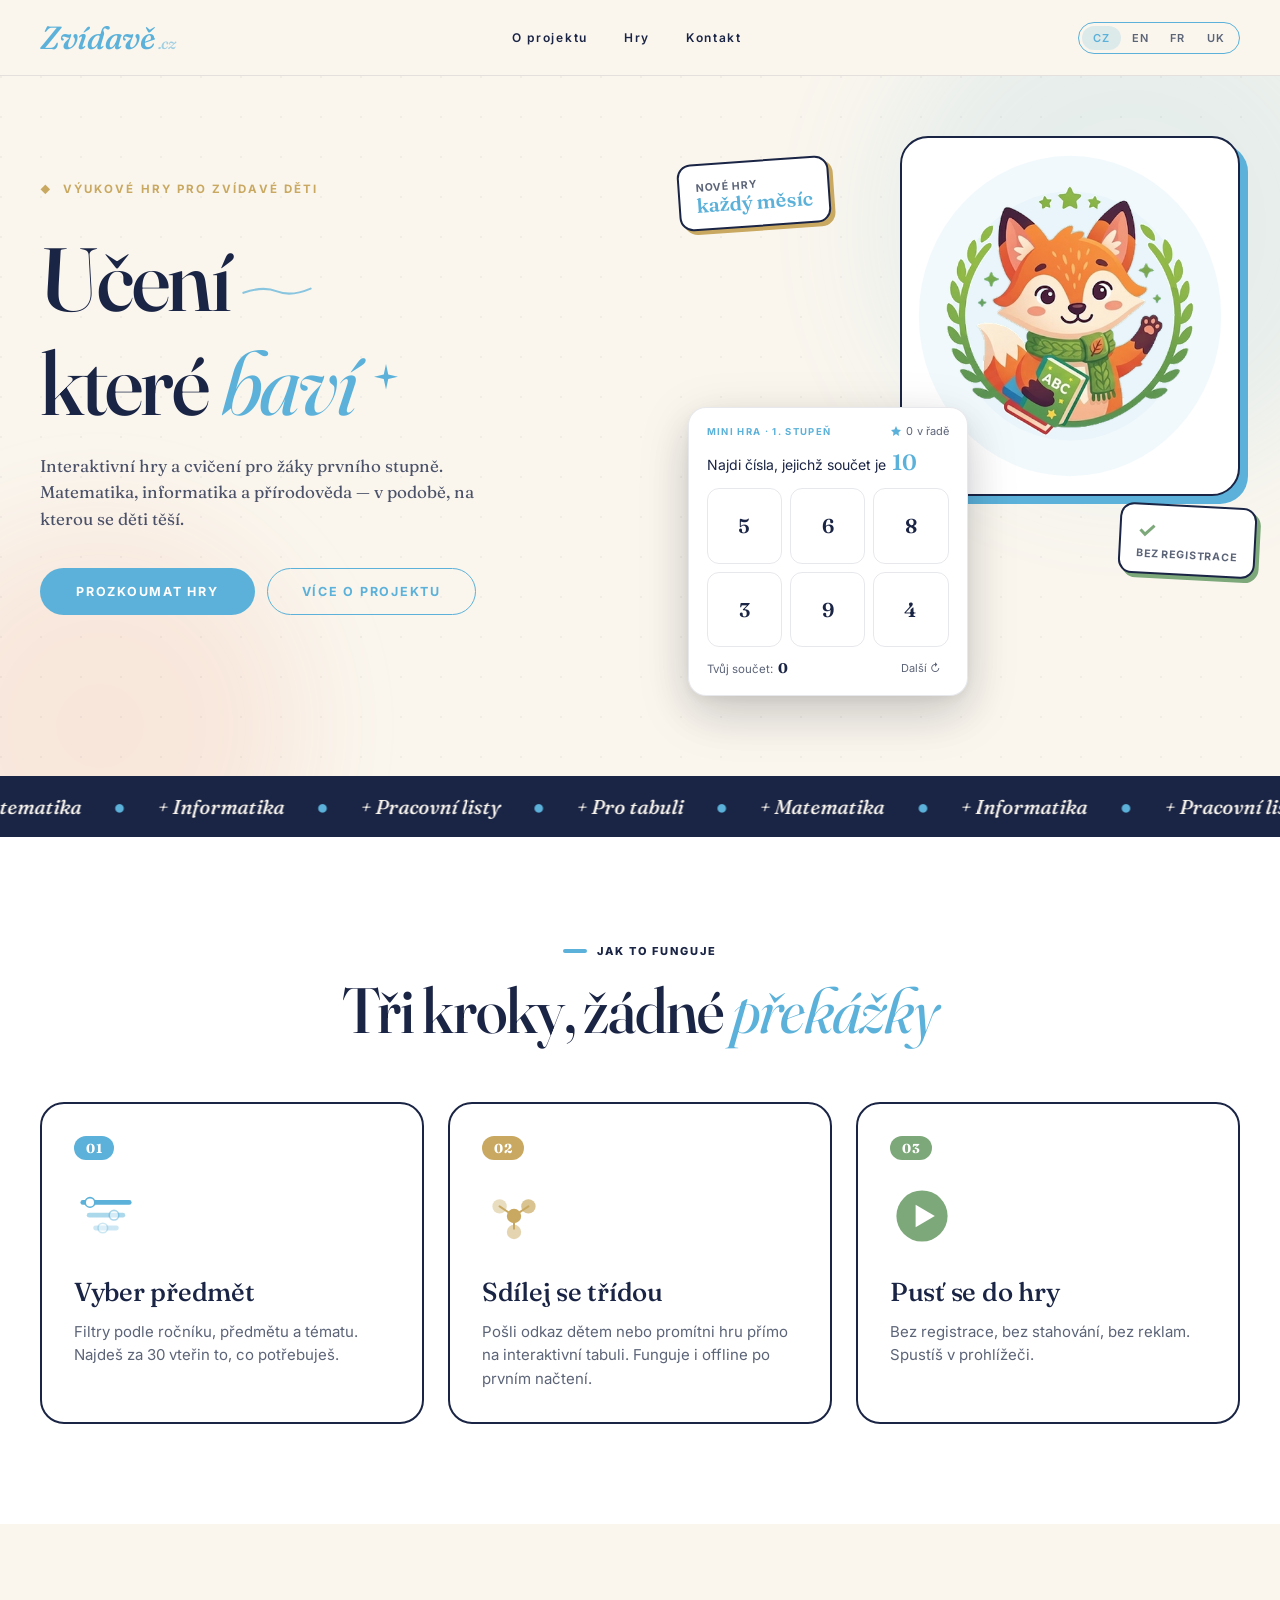
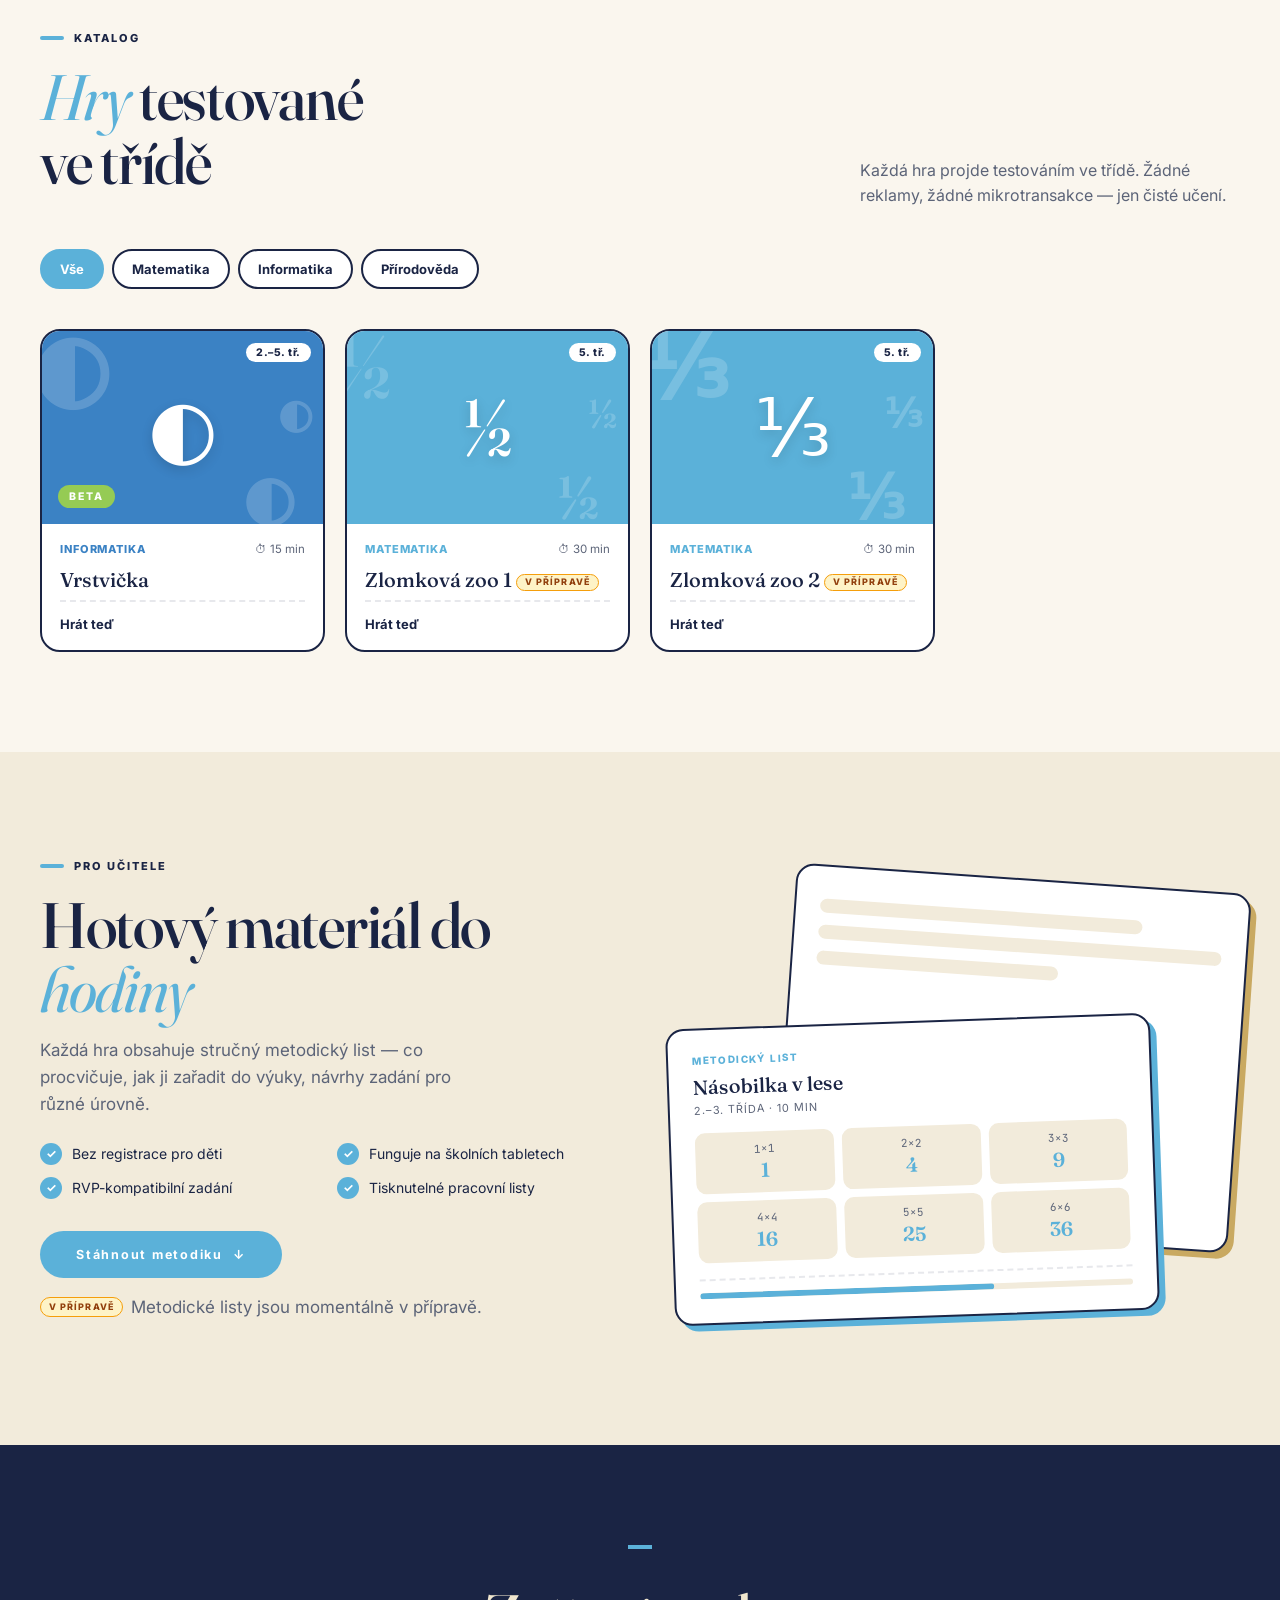
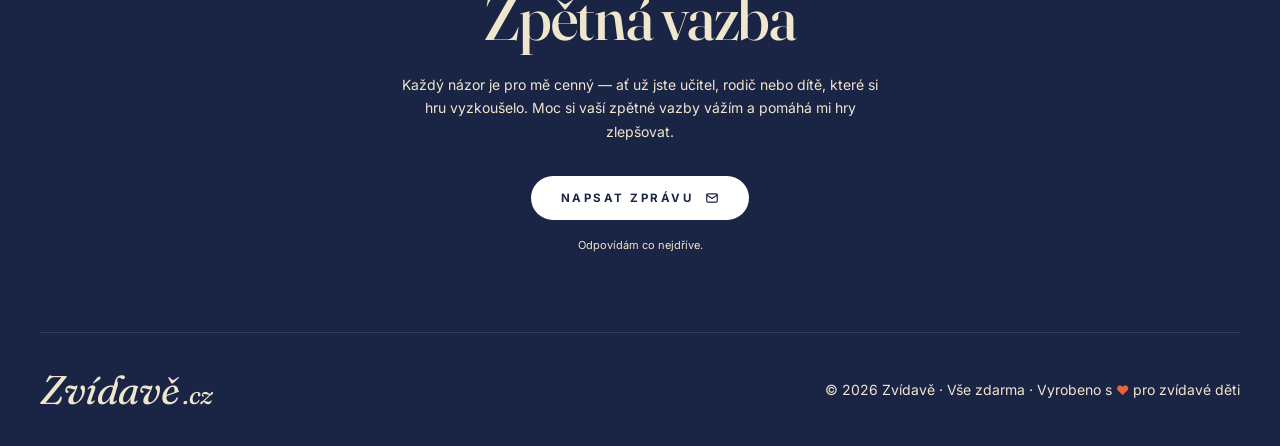
==== cs/index.html @ 7503cfa8 "Add favicon (fox icon) to all HTML pages Adds <link rel="icon"> and <link rel="apple-touch-icon"> po" ====
<!DOCTYPE html>
<html lang="cs">
<head>
  <meta charset="UTF-8">
  <meta name="viewport" content="width=device-width, initial-scale=1.0">
  <link rel="icon" type="image/png" href="/assets/img/hero-fox.png">
  <link rel="apple-touch-icon" href="/assets/img/hero-fox.png">
  <title>Zvídavě – hry a výukové materiály</title>
  <meta name="description" content="Interaktivní výukové hry pro děti prvního stupně. Matematika, informatika, přírodověda. Zdarma, v prohlížeči, bez registrace.">
  <link rel="preconnect" href="https://fonts.googleapis.com">
  <link rel="preconnect" href="https://fonts.gstatic.com" crossorigin>
  <link href="https://fonts.googleapis.com/css2?family=Fraunces:ital,opsz,wght@0,9..144,400;0,9..144,500;0,9..144,600;0,9..144,700;1,9..144,400;1,9..144,500;1,9..144,600;1,9..144,700&family=Inter:wght@400;500;600;700&family=JetBrains+Mono:wght@400;500&display=swap" rel="stylesheet">
  <link rel="stylesheet" href="/assets/css/bold.css?v=3">
</head>
<body>
<div class="bv-root">

  <!-- NAV -->
  <header class="bv-nav">
    <div class="bv-nav-inner">
      <a href="#" class="bv-logo">
        <span class="bv-logo-text"><em>Zvídavě</em><span class="bv-logo-tld">.cz</span></span>
      </a>
      <nav class="bv-nav-links" id="nav-links">
        <a href="#o-projektu" data-i18n="nav_about">O PROJEKTU</a>
        <a href="#hry" data-i18n="nav_games">HRY</a>
        <a href="#kontakt" data-i18n="nav_contact">KONTAKT</a>
        <div class="bv-nav-lang-mobile">
          <button class="lang-btn" data-lang="cs" onclick="setLang('cs')">CZ</button>
          <button class="lang-btn" data-lang="en" onclick="setLang('en')">EN</button>
          <button class="lang-btn" data-lang="fr" onclick="setLang('fr')">FR</button>
          <button class="lang-btn" data-lang="uk" onclick="setLang('uk')">UK</button>
        </div>
      </nav>
      <div class="bv-nav-right">
        <div class="bv-lang">
          <button class="lang-btn active" data-lang="cs" onclick="setLang('cs')">CZ</button>
          <button class="lang-btn" data-lang="en" onclick="setLang('en')">EN</button>
          <button class="lang-btn" data-lang="fr" onclick="setLang('fr')">FR</button>
          <button class="lang-btn" data-lang="uk" onclick="setLang('uk')">UK</button>
        </div>
        <button class="bv-hamburger" id="hamburger" aria-label="Menu">
          <span></span><span></span><span></span>
        </button>
      </div>
    </div>
  </header>

  <!-- HERO -->
  <section class="bv-hero" id="uvod">
    <div class="bv-hero-blob bv-blob-1" aria-hidden="true"></div>
    <div class="bv-hero-blob bv-blob-2" aria-hidden="true"></div>
    <svg class="bv-hero-grid-svg" aria-hidden="true" width="100%" height="100%" preserveAspectRatio="none">
      <pattern id="bvgrid" x="0" y="0" width="40" height="40" patternUnits="userSpaceOnUse">
        <circle cx="1" cy="1" r="1" fill="#1A2444" opacity="0.06"></circle>
      </pattern>
      <rect width="100%" height="100%" fill="url(#bvgrid)"></rect>
    </svg>

    <div class="bv-hero-inner">
      <div class="bv-hero-left">
        <img src="/assets/img/hero-fox.png" alt="Zvídavá liška" class="bv-hero-fox-mobile">
        <div class="bv-eyebrow">
          <span class="bv-eyebrow-diamond" aria-hidden="true">◆</span>
          <span data-i18n="hero_eyebrow">VÝUKOVÉ HRY PRO ZVÍDAVÉ DĚTI</span>
        </div>
        <h1 class="bv-h1">
          <span class="bv-h1-line">
            <span data-i18n="hero_h1_1">Učení</span>
            <span class="bv-h1-mark" aria-hidden="true">
              <svg viewBox="0 0 100 20" preserveAspectRatio="none"><path d="M2 14 Q 30 4 50 12 T 98 8" stroke="#5BB1D9" stroke-width="3" fill="none" stroke-linecap="round"></path></svg>
            </span>
          </span>
          <span class="bv-h1-line">
            <span data-i18n="hero_h1_2">které <em>baví</em></span>
            <span class="bv-h1-sparkle" aria-hidden="true">
              <svg viewBox="0 0 24 24" width="36" height="36"><path d="M12 2 L13.5 9 L20 10.5 L13.5 12 L12 19 L10.5 12 L4 10.5 L10.5 9 Z" fill="#5BB1D9"></path></svg>
            </span>
          </span>
        </h1>
        <p class="bv-lede" data-i18n="hero_sub">Interaktivní hry a cvičení pro žáky prvního stupně. Matematika a informatika — v podobě, na kterou se děti těší.</p>
        <div class="bv-cta-row">
          <a href="#hry" class="bv-btn bv-btn-primary" data-i18n="hero_cta">PROZKOUMAT HRY</a>
          <a href="#o-projektu" class="bv-btn bv-btn-ghost" data-i18n="hero_cta2">VÍCE O PROJEKTU</a>
        </div>
      </div>

      <div class="bv-hero-right">
        <div class="bv-stack">
          <div class="bv-mascot-card">
            <div class="bv-mascot-bg" aria-hidden="true">
              <svg width="100%" height="100%" viewBox="0 0 200 200" preserveAspectRatio="none">
                <circle cx="100" cy="100" r="90" fill="#5BB1D9" opacity="0.08"></circle>
                <circle cx="100" cy="100" r="70" fill="#5BB1D9" opacity="0.06"></circle>
              </svg>
            </div>
            <img src="/assets/img/hero-fox.png" alt="Zvídavá liška" class="bv-mascot-img">
          </div>
          <div class="bv-game-floater">
            <div class="mini-game">
              <div class="mg-head">
                <span class="mg-label" data-i18n="mg_label">MINI HRA · 1. STUPEŇ</span>
                <span class="mg-streak">
                  <svg width="12" height="12" viewBox="0 0 12 12" aria-hidden="true"><path d="M6 1 L7.5 4.5 L11 5 L8.5 7.5 L9 11 L6 9 L3 11 L3.5 7.5 L1 5 L4.5 4.5 Z" fill="#5BB1D9"/></svg>
                  <span id="mg-streak">0</span> <span data-i18n="mg_streak">v řadě</span>
                </span>
              </div>
              <p class="mg-prompt"><span data-i18n="mg_prompt">Najdi čísla, jejichž součet je</span> <strong id="mg-target">10</strong></p>
              <div class="mg-numbers" id="mg-numbers"></div>
              <div class="mg-footer">
                <div class="mg-sum"><span data-i18n="mg_sum">Tvůj součet:</span> <strong id="mg-sum-val">0</strong><span id="mg-hint"></span></div>
                <button class="mg-skip" id="mg-skip" data-i18n="mg_skip">Další ↻</button>
              </div>
            </div>
          </div>
          <div class="bv-stat-chip bv-stat-1" aria-hidden="true">
            <span class="bv-stat-lbl">nové hry</span>
            <span class="bv-stat-num">každý měsíc</span>
          </div>
          <div class="bv-stat-chip bv-stat-2" aria-hidden="true">
            <span class="bv-stat-glyph">✓</span>
            <span class="bv-stat-lbl">bez registrace</span>
          </div>
        </div>
      </div>
    </div>
  </section>

  <!-- MARQUEE -->
  <div class="bv-marquee" aria-hidden="true">
    <div class="bv-marquee-track">
      <div class="bv-marquee-set"><span>+ Matematika</span><span class="bv-marquee-dot">●</span><span>+ Informatika</span><span class="bv-marquee-dot">●</span><span>+ Pracovní listy</span><span class="bv-marquee-dot">●</span><span>+ Pro tabuli</span><span class="bv-marquee-dot">●</span></div>
      <div class="bv-marquee-set"><span>+ Matematika</span><span class="bv-marquee-dot">●</span><span>+ Informatika</span><span class="bv-marquee-dot">●</span><span>+ Pracovní listy</span><span class="bv-marquee-dot">●</span><span>+ Pro tabuli</span><span class="bv-marquee-dot">●</span></div>
      <div class="bv-marquee-set"><span>+ Matematika</span><span class="bv-marquee-dot">●</span><span>+ Informatika</span><span class="bv-marquee-dot">●</span><span>+ Pracovní listy</span><span class="bv-marquee-dot">●</span><span>+ Pro tabuli</span><span class="bv-marquee-dot">●</span></div>
      <div class="bv-marquee-set"><span>+ Matematika</span><span class="bv-marquee-dot">●</span><span>+ Informatika</span><span class="bv-marquee-dot">●</span><span>+ Pracovní listy</span><span class="bv-marquee-dot">●</span><span>+ Pro tabuli</span><span class="bv-marquee-dot">●</span></div>
      <div class="bv-marquee-set"><span>+ Matematika</span><span class="bv-marquee-dot">●</span><span>+ Informatika</span><span class="bv-marquee-dot">●</span><span>+ Pracovní listy</span><span class="bv-marquee-dot">●</span><span>+ Pro tabuli</span><span class="bv-marquee-dot">●</span></div>
      <div class="bv-marquee-set"><span>+ Matematika</span><span class="bv-marquee-dot">●</span><span>+ Informatika</span><span class="bv-marquee-dot">●</span><span>+ Pracovní listy</span><span class="bv-marquee-dot">●</span><span>+ Pro tabuli</span><span class="bv-marquee-dot">●</span></div>
      <div class="bv-marquee-set"><span>+ Matematika</span><span class="bv-marquee-dot">●</span><span>+ Informatika</span><span class="bv-marquee-dot">●</span><span>+ Pracovní listy</span><span class="bv-marquee-dot">●</span><span>+ Pro tabuli</span><span class="bv-marquee-dot">●</span></div>
      <div class="bv-marquee-set"><span>+ Matematika</span><span class="bv-marquee-dot">●</span><span>+ Informatika</span><span class="bv-marquee-dot">●</span><span>+ Pracovní listy</span><span class="bv-marquee-dot">●</span><span>+ Pro tabuli</span><span class="bv-marquee-dot">●</span></div>
    </div>
  </div>

  <!-- HOW IT WORKS -->
  <section class="bv-how" id="o-projektu">
    <div class="bv-section-head">
      <span class="bv-section-eyebrow"><span class="bv-eyebrow-bar"></span><span data-i18n="how_eyebrow">JAK TO FUNGUJE</span></span>
      <h2 class="bv-h2" data-i18n="how_title">Tři kroky, žádné <em>překážky</em></h2>
    </div>
    <div class="bv-steps">
      <div class="bv-step" style="--step-color:#5BB1D9">
        <div class="bv-step-num"><span>01</span></div>
        <div class="bv-step-illust" aria-hidden="true">
          <svg viewBox="0 0 80 80" width="64" height="64">
            <rect x="8" y="20" width="64" height="6" rx="3" fill="#5BB1D9"></rect>
            <rect x="16" y="36" width="48" height="6" rx="3" fill="#5BB1D9" opacity="0.5"></rect>
            <rect x="24" y="52" width="32" height="6" rx="3" fill="#5BB1D9" opacity="0.3"></rect>
            <circle cx="20" cy="23" r="6" fill="white" stroke="#5BB1D9" stroke-width="2"></circle>
            <circle cx="50" cy="39" r="6" fill="white" stroke="#5BB1D9" stroke-width="2" opacity="0.5"></circle>
            <circle cx="36" cy="55" r="6" fill="white" stroke="#5BB1D9" stroke-width="2" opacity="0.3"></circle>
          </svg>
        </div>
        <h3 data-i18n="step1_h">Vyber předmět</h3>
        <p data-i18n="step1_p">Filtry podle ročníku, předmětu a tématu. Najdeš za 30 vteřin to, co potřebuješ.</p>
      </div>
      <div class="bv-step" style="--step-color:#C9A961">
        <div class="bv-step-num"><span>02</span></div>
        <div class="bv-step-illust" aria-hidden="true">
          <svg viewBox="0 0 80 80" width="64" height="64">
            <path d="M22 28 L40 40 M58 28 L40 40 M40 40 L40 56" stroke="#C9A961" stroke-width="2.5" fill="none" stroke-linecap="round"></path>
            <circle cx="22" cy="28" r="9" fill="#C9A961" opacity="0.4"></circle>
            <circle cx="58" cy="28" r="9" fill="#C9A961" opacity="0.7"></circle>
            <circle cx="40" cy="40" r="9" fill="#C9A961"></circle>
            <circle cx="40" cy="60" r="9" fill="#C9A961" opacity="0.5"></circle>
          </svg>
        </div>
        <h3 data-i18n="step2_h">Sdílej se třídou</h3>
        <p data-i18n="step2_p">Pošli odkaz dětem nebo promítni hru přímo na interaktivní tabuli. Funguje i offline po prvním načtení.</p>
      </div>
      <div class="bv-step" style="--step-color:#7DA87A">
        <div class="bv-step-num"><span>03</span></div>
        <div class="bv-step-illust" aria-hidden="true">
          <svg viewBox="0 0 80 80" width="64" height="64">
            <circle cx="40" cy="40" r="32" fill="#7DA87A"></circle>
            <path d="M32 26 L56 40 L32 54 Z" fill="white"></path>
          </svg>
        </div>
        <h3 data-i18n="step3_h">Pusť se do hry</h3>
        <p data-i18n="step3_p">Bez registrace, bez stahování, bez reklam. Spustíš v prohlížeči.</p>
      </div>
    </div>
  </section>

  <!-- GAMES -->
  <section class="bv-games" id="hry">
    <div class="bv-games-head">
      <div>
        <span class="bv-section-eyebrow"><span class="bv-eyebrow-bar"></span><span data-i18n="games_eyebrow">KATALOG</span></span>
        <h2 class="bv-h2" data-i18n="games_title"><em>Hry</em> testované<br>ve třídě</h2>
      </div>
      <p class="bv-games-lede" data-i18n="games_lede">Každá hra projde testováním ve třídě. Žádné reklamy, žádné mikrotransakce — jen čisté učení.</p>
    </div>
    <div class="bv-filters">
      <button class="bv-filter active" data-filter="all" data-i18n="filter_all">Vše</button>
      <button class="bv-filter" data-filter="Matematika">Matematika</button>
      <button class="bv-filter" data-filter="Informatika">Informatika</button>
      <button class="bv-filter" data-filter="Přírodověda">Přírodověda</button>
    </div>
    <div class="bv-game-grid" id="game-grid">

      <a href="/cs/hry/vrstvicka.html" class="bv-game-card" style="--card-color:#3B82C4" data-subject="Informatika" target="_blank" rel="noopener">
        <div class="bv-game-cover">
          <div class="bv-game-shapes" aria-hidden="true">
            <span class="bv-game-shape bv-shape-0">◐</span>
            <span class="bv-game-shape bv-shape-1">◐</span>
            <span class="bv-game-shape bv-shape-2">◐</span>
          </div>
          <span class="bv-game-glyph" aria-hidden="true">◐</span>
          <span class="bv-game-grade">2.–5. tř.</span>
          <span class="bv-game-beta-badge">BETA</span>
        </div>
        <div class="bv-game-meta">
          <div class="bv-game-row">
            <span class="bv-game-subj">Informatika</span>
            <span class="bv-game-time">⏱ 15 min</span>
          </div>
          <h3>Vrstvička</h3>
          <div class="bv-game-play" data-i18n="game_play">Hrát teď <span>→</span></div>
        </div>
      </a>

      <article class="bv-game-card" style="--card-color:#5BB1D9" data-subject="Matematika">
        <div class="bv-game-cover">
          <div class="bv-game-shapes" aria-hidden="true">
            <span class="bv-game-shape bv-shape-0">½</span>
            <span class="bv-game-shape bv-shape-1">½</span>
            <span class="bv-game-shape bv-shape-2">½</span>
          </div>
          <span class="bv-game-glyph" aria-hidden="true">½</span>
          <span class="bv-game-grade">5. tř.</span>
        </div>
        <div class="bv-game-meta">
          <div class="bv-game-row">
            <span class="bv-game-subj">Matematika</span>
            <span class="bv-game-time">⏱ 30 min</span>
          </div>
          <h3>Zlomková zoo 1 <span class="bv-wip-badge" data-i18n="badge_wip">v přípravě</span></h3>
          <div class="bv-game-play" data-i18n="game_play">Hrát teď <span>→</span></div>
        </div>
      </article>
      <article class="bv-game-card" style="--card-color:#5BB1D9" data-subject="Matematika">
        <div class="bv-game-cover">
          <div class="bv-game-shapes" aria-hidden="true">
            <span class="bv-game-shape bv-shape-0">⅓</span>
            <span class="bv-game-shape bv-shape-1">⅓</span>
            <span class="bv-game-shape bv-shape-2">⅓</span>
          </div>
          <span class="bv-game-glyph" aria-hidden="true">⅓</span>
          <span class="bv-game-grade">5. tř.</span>
        </div>
        <div class="bv-game-meta">
          <div class="bv-game-row">
            <span class="bv-game-subj">Matematika</span>
            <span class="bv-game-time">⏱ 30 min</span>
          </div>
          <h3>Zlomková zoo 2 <span class="bv-wip-badge" data-i18n="badge_wip">v přípravě</span></h3>
          <div class="bv-game-play" data-i18n="game_play">Hrát teď <span>→</span></div>
        </div>
      </article>
      <article class="bv-game-card bv-game-soon" style="--card-color:#5BB1D9" data-subject="soon">
        <div class="bv-game-cover">
          <div class="bv-game-shapes" aria-hidden="true">
            <span class="bv-game-shape bv-shape-0">+</span>
            <span class="bv-game-shape bv-shape-1">+</span>
            <span class="bv-game-shape bv-shape-2">+</span>
          </div>
          <span class="bv-game-glyph" aria-hidden="true">+</span>
          <span class="bv-game-soon-badge" data-i18n="badge_soon">JIŽ BRZY</span>
        </div>
        <div class="bv-game-meta">
          <h3 data-i18n="game_coming">Připravujeme</h3>
          <div class="bv-game-soon-note" data-i18n="game_soon_note">Nová hra ve výrobě.</div>
        </div>
      </article>
    </div>
  </section>

  <!-- TEACHERS -->
  <section class="bv-teachers" id="ucitele">
    <div class="bv-teachers-grid">
      <div class="bv-teachers-text">
        <span class="bv-section-eyebrow"><span class="bv-eyebrow-bar"></span><span data-i18n="teachers_eyebrow">PRO UČITELE</span></span>
        <h2 class="bv-h2" data-i18n="teachers_title">Hotový materiál do <em>hodiny</em></h2>
        <p data-i18n="teachers_p">Každá hra obsahuje stručný metodický list — co procvičuje, jak ji zařadit do výuky, návrhy zadání pro různé úrovně.</p>
        <ul class="bv-checklist">
          <li><span class="bv-check">✓</span> <span data-i18n="check1">Bez registrace pro děti</span></li>
          <li><span class="bv-check">✓</span> <span data-i18n="check2">Funguje na školních tabletech</span></li>
          <li><span class="bv-check">✓</span> <span data-i18n="check3">RVP-kompatibilní zadání</span></li>
          <li><span class="bv-check">✓</span> <span data-i18n="check4">Tisknutelné pracovní listy</span></li>
        </ul>
        <a href="#" class="bv-btn bv-btn-primary">
          <span data-i18n="teachers_btn">Stáhnout metodiku</span>
          <span class="bv-btn-arrow">↓</span>
        </a>
        <p class="bv-wip-note"><span class="bv-wip-badge" data-i18n="badge_wip">v přípravě</span> <span data-i18n="teachers_wip">Metodické listy jsou momentálně v přípravě.</span></p>
      </div>
      <div class="bv-teachers-art">
        <div class="bv-mock-stack">
          <div class="bv-mock-sheet bv-mock-back">
            <div class="bv-mock-bar bv-mock-bar-lg"></div>
            <div class="bv-mock-bar"></div>
            <div class="bv-mock-bar bv-mock-bar-md"></div>
          </div>
          <div class="bv-mock-sheet bv-mock-front">
            <div class="bv-mock-tag">METODICKÝ LIST</div>
            <div class="bv-mock-title">Násobilka v lese</div>
            <div class="bv-mock-sub">2.–3. třída · 10 min</div>
            <div class="bv-mock-grid">
              <div class="bv-mock-cell"><span>1×1</span><strong>1</strong></div>
              <div class="bv-mock-cell"><span>2×2</span><strong>4</strong></div>
              <div class="bv-mock-cell"><span>3×3</span><strong>9</strong></div>
              <div class="bv-mock-cell"><span>4×4</span><strong>16</strong></div>
              <div class="bv-mock-cell"><span>5×5</span><strong>25</strong></div>
              <div class="bv-mock-cell"><span>6×6</span><strong>36</strong></div>
            </div>
            <div class="bv-mock-foot">
              <div class="bv-mock-progress"><div style="width:68%"></div></div>
            </div>
          </div>
        </div>
      </div>
    </div>
  </section>

  <!-- FOOTER -->
  <footer class="bv-footer" id="kontakt">
    <div class="bv-footer-inner">
      <span class="bv-footer-rule"></span>
      <h2 class="bv-footer-h" data-i18n="feedback_title">Zpětná vazba</h2>
      <p class="bv-footer-lede" data-i18n="feedback_text">Každý názor je pro mě cenný — ať už jste učitel, rodič nebo dítě, které si hru vyzkoušelo. Moc si vaší zpětné vazby vážím a pomáhá mi hry zlepšovat.</p>
      <a href="mailto:barborah@skolavela.cz" class="bv-footer-btn">
        <span data-i18n="feedback_btn">NAPSAT ZPRÁVU</span>
        <svg viewBox="0 0 24 24" width="14" height="14" fill="none" stroke="currentColor" stroke-width="2" stroke-linecap="round" stroke-linejoin="round" aria-hidden="true">
          <rect x="3" y="5" width="18" height="14" rx="2"></rect>
          <path d="M3 7l9 6 9-6"></path>
        </svg>
      </a>
      <p class="bv-footer-note" data-i18n="feedback_note">Odpovídám co nejdříve.</p>
    </div>
    <div class="bv-footer-bar">
      <span class="bv-footer-logo"><em>Zvídavě</em><span>.cz</span></span>
      <span class="bv-footer-meta" data-i18n="footer_copy">© 2026 Zvídavě · Vše zdarma · Vyrobeno s <span class="bv-heart">♥</span> pro zvídavé děti</span>
    </div>
  </footer>

</div>
<script src="/assets/js/main.js"></script>
<script src="/assets/js/bold.js?v=3"></script>
</body>
</html>
---- assets/css/bold.css ----
@import url('https://fonts.googleapis.com/css2?family=Fraunces:ital,opsz,wght@0,9..144,400;0,9..144,500;0,9..144,600;0,9..144,700;1,9..144,400;1,9..144,500;1,9..144,600;1,9..144,700&family=Inter:wght@400;500;600;700&family=JetBrains+Mono:wght@400;500&display=swap');

*, *::before, *::after { box-sizing: border-box; }

body {
  margin: 0;
  font-family: 'Inter', system-ui, sans-serif;
  -webkit-font-smoothing: antialiased;
}

/* ── Root & palette ── */
.bv-root {
  --accent: #5BB1D9;
  --bg: #FAF6EE;
  --surface: #FFFFFF;
  --text: #1A2444;
  --muted: #5C6478;
  --border: rgba(26,36,68,0.10);
  --soft: #F2EBDB;
  --ink: #1A2444;
  background: var(--bg);
  color: var(--text);
  font-family: 'Inter', sans-serif;
  overflow-x: hidden;
}

/* ── Mini-game widget ── */
.mini-game {
  background: var(--surface);
  border: 1px solid var(--border);
  border-radius: 18px;
  padding: 16px 18px;
  width: 280px;
  box-shadow: 0 20px 50px rgba(15,22,45,0.10), 0 4px 12px rgba(15,22,45,0.05);
  font-family: 'Inter', sans-serif;
  color: var(--text);
}
.mg-head { display: flex; justify-content: space-between; align-items: center; margin-bottom: 10px; }
.mg-label { font-size: 9.5px; font-weight: 700; letter-spacing: 0.14em; color: var(--accent); }
.mg-streak { font-size: 11px; color: var(--muted); display: inline-flex; align-items: center; gap: 4px; }
.mg-prompt { font-size: 14px; margin: 0 0 12px; color: var(--text); }
.mg-prompt strong { font-family: 'Fraunces', serif; font-weight: 600; font-size: 22px; color: var(--accent); margin-left: 2px; }
.mg-numbers { display: grid; grid-template-columns: repeat(3, 1fr); gap: 8px; margin-bottom: 10px; }
.mg-num {
  aspect-ratio: 1;
  border: 1.5px solid var(--border);
  background: transparent;
  border-radius: 12px;
  font-size: 20px;
  font-weight: 600;
  font-family: 'Fraunces', serif;
  color: var(--text);
  cursor: pointer;
  transition: all 0.18s ease;
}
.mg-num:hover:not(.picked) { border-color: var(--accent); transform: translateY(-1px); }
.mg-num.picked { background: var(--accent); color: white; border-color: var(--accent); transform: scale(0.95); }
.mg-num.solved { animation: mgPop 0.4s ease; }
@keyframes mgPop { 0%,100% { transform: scale(0.95); } 50% { transform: scale(1.08); } }
.mg-footer { display: flex; justify-content: space-between; align-items: center; font-size: 11.5px; color: var(--muted); }
.mg-sum strong { color: var(--text); font-family: 'Fraunces', serif; font-size: 14px; margin-left: 2px; }
.mg-hint { margin-left: 2px; }
.mg-hint.mg-ok { color: #7DA87A; font-weight: 600; }
.mg-skip { background: none; border: none; font-size: 11px; color: var(--muted); cursor: pointer; padding: 4px 8px; border-radius: 6px; font-family: inherit; }
.mg-skip:hover { color: var(--accent); background: rgba(0,0,0,0.04); }

/* ── WIP badge ── */
.bv-wip-badge {
  display: inline-block;
  font-size: 9px;
  font-weight: 800;
  letter-spacing: 0.12em;
  text-transform: uppercase;
  background: #FEF3C7;
  color: #92400E;
  border: 1.5px solid #F59E0B;
  border-radius: 999px;
  padding: 2px 8px;
  vertical-align: middle;
  font-family: 'Inter', sans-serif;
  white-space: nowrap;
}
.bv-wip-note {
  font-size: 12px;
  color: var(--muted);
  margin: 12px 0 0;
  display: flex;
  align-items: center;
  gap: 8px;
}

/* ── NAV ── */
.bv-nav {
  background: var(--bg);
  position: sticky;
  top: 0;
  z-index: 100;
  border-bottom: 1px solid var(--border);
}
.bv-nav-inner {
  max-width: 1320px;
  margin: 0 auto;
  padding: 18px 40px;
  display: flex;
  align-items: center;
  justify-content: space-between;
  gap: 24px;
}
.bv-logo { text-decoration: none; color: var(--accent); }
.bv-logo-text {
  font-family: 'Fraunces', serif;
  font-size: 32px;
  font-weight: 500;
  font-style: italic;
  color: var(--accent);
  letter-spacing: -0.01em;
}
.bv-logo-tld { font-size: 16px; font-style: italic; opacity: 0.55; margin-left: 2px; }
.bv-nav-links { display: flex; gap: 36px; align-items: center; }
.bv-nav-links a {
  font-size: 12px;
  font-weight: 600;
  letter-spacing: 0.14em;
  color: var(--ink);
  text-decoration: none;
  transition: color 0.15s;
}
.bv-nav-links a:hover { color: var(--accent); }
.bv-nav-right { display: flex; align-items: center; gap: 16px; }
.bv-lang {
  display: flex;
  border: 1.5px solid var(--accent);
  border-radius: 999px;
  padding: 3px;
}
.bv-lang .lang-btn {
  background: none;
  border: none;
  padding: 5px 11px;
  font-size: 11px;
  font-weight: 600;
  letter-spacing: 0.08em;
  color: var(--muted);
  cursor: pointer;
  border-radius: 999px;
  font-family: inherit;
  transition: all 0.18s;
}
.bv-lang .lang-btn.active {
  background: color-mix(in oklab, var(--accent) 18%, transparent);
  color: var(--accent);
}

/* Mobilní jazyky uvnitř hamburger menu */
.bv-nav-lang-mobile { display: none; }

/* Hamburger */
.bv-hamburger {
  display: none;
  flex-direction: column;
  gap: 5px;
  background: none;
  border: none;
  cursor: pointer;
  padding: 4px;
}
.bv-hamburger span {
  display: block;
  width: 22px;
  height: 2px;
  background: var(--ink);
  border-radius: 2px;
  transition: all 0.25s;
}
.bv-hamburger.open span:nth-child(1) { transform: translateY(7px) rotate(45deg); }
.bv-hamburger.open span:nth-child(2) { opacity: 0; }
.bv-hamburger.open span:nth-child(3) { transform: translateY(-7px) rotate(-45deg); }

/* ── Liška jen na mobilu ── */
.bv-hero-fox-mobile { display: none; }
@keyframes bvFoxFloat { 0%,100% { transform: translateY(0); } 50% { transform: translateY(-14px); } }

/* ── HERO ── */
.bv-hero {
  position: relative;
  padding: 60px 40px 80px;
  overflow: hidden;
}
.bv-hero-blob {
  position: absolute;
  border-radius: 50%;
  filter: blur(60px);
  pointer-events: none;
  z-index: 0;
}
.bv-blob-1 { width: 500px; height: 500px; background: var(--accent); opacity: 0.12; top: -100px; right: -100px; }
.bv-blob-2 { width: 400px; height: 400px; background: #E8633A; opacity: 0.10; bottom: -150px; left: -100px; }
.bv-hero-grid-svg {
  position: absolute;
  inset: 0;
  pointer-events: none;
  z-index: 0;
}
.bv-hero-inner {
  position: relative;
  z-index: 2;
  max-width: 1320px;
  margin: 0 auto;
  display: grid;
  grid-template-columns: 1.1fr 1fr;
  gap: 40px;
  align-items: center;
}
.bv-eyebrow {
  display: inline-flex;
  align-items: center;
  gap: 10px;
  font-size: 11.5px;
  font-weight: 700;
  letter-spacing: 0.18em;
  color: #C9A961;
  margin-bottom: 28px;
}
.bv-eyebrow-diamond { color: #C9A961; font-size: 10px; }
.bv-eyebrow-bar {
  width: 24px; height: 4px;
  background: var(--accent);
  border-radius: 2px;
  display: inline-block;
  flex-shrink: 0;
}
.bv-h1 {
  font-family: 'Fraunces', serif;
  font-weight: 500;
  font-size: clamp(56px, 7vw, 100px);
  line-height: 0.92;
  letter-spacing: -0.025em;
  margin: 0 0 28px;
  font-variation-settings: 'opsz' 144;
}
.bv-h1 em { font-style: italic; font-weight: 400; color: var(--accent); }
.bv-h1-line { display: flex; align-items: flex-end; gap: 12px; flex-wrap: nowrap; }
.bv-h1-line + .bv-h1-line { margin-top: 4px; }
.bv-h1-mark { display: inline-block; width: 70px; margin-bottom: 14px; opacity: 0.7; flex-shrink: 0; }
.bv-h1-sparkle { display: inline-block; margin-bottom: 18px; flex-shrink: 0; animation: bvSparkle 3s ease-in-out infinite; }
@keyframes bvSparkle { 0%,100% { transform: rotate(0deg) scale(1); } 50% { transform: rotate(15deg) scale(1.2); } }
.bv-lede {
  font-family: 'Fraunces', serif;
  font-size: 17px;
  line-height: 1.55;
  color: var(--ink);
  opacity: 0.78;
  max-width: 460px;
  margin: 0 0 36px;
}
.bv-cta-row { display: flex; gap: 12px; margin-bottom: 40px; flex-wrap: wrap; }
.bv-btn {
  display: inline-flex;
  align-items: center;
  justify-content: center;
  gap: 10px;
  padding: 16px 36px;
  border-radius: 999px;
  font-size: 12.5px;
  font-weight: 700;
  letter-spacing: 0.14em;
  text-decoration: none;
  cursor: pointer;
  border: none;
  font-family: inherit;
  transition: all 0.18s ease;
}
.bv-btn-primary { background: var(--accent); color: white; }
.bv-btn-primary:hover { filter: brightness(0.93); transform: translateY(-1px); }
.bv-btn-ghost {
  background: transparent;
  color: var(--accent);
  border: 1.5px solid var(--accent);
  padding: 14.5px 34px;
}
.bv-btn-ghost:hover { background: color-mix(in oklab, var(--accent) 10%, transparent); }
.bv-btn-arrow { transition: transform 0.2s; }
.bv-btn:hover .bv-btn-arrow { transform: translateX(3px); }

/* Hero right */
.bv-hero-right { position: relative; height: 560px; }
.bv-stack { position: relative; width: 100%; height: 100%; }
.bv-mascot-card {
  position: absolute;
  top: 0; right: 0;
  width: 340px; height: 360px;
  background: var(--surface);
  border: 2px solid var(--ink);
  border-radius: 28px;
  display: flex;
  align-items: center;
  justify-content: center;
  box-shadow: 8px 8px 0 var(--accent);
  overflow: hidden;
}
.bv-mascot-bg { position: absolute; inset: 0; }
.bv-mascot-img { width: 260px; height: 260px; object-fit: contain; display: block; position: relative; z-index: 1; }
.bv-game-floater {
  position: absolute;
  bottom: 0; left: 0;
  z-index: 3;
  animation: bvFloat 4s ease-in-out infinite;
  filter: drop-shadow(0 12px 24px rgba(0,0,0,0.12));
}
@keyframes bvFloat { 0%,100% { transform: translateY(0) rotate(-2deg); } 50% { transform: translateY(-10px) rotate(-1deg); } }
.bv-stat-chip {
  position: absolute;
  background: var(--surface);
  border: 2px solid var(--ink);
  border-radius: 14px;
  padding: 12px 16px;
  display: flex;
  flex-direction: column;
  font-weight: 700;
  z-index: 4;
}
.bv-stat-1 { top: 24px; left: -10px; transform: rotate(-4deg); box-shadow: 4px 4px 0 #C9A961; }
.bv-stat-2 { bottom: 120px; right: -16px; transform: rotate(3deg); box-shadow: 4px 4px 0 #7DA87A; }
.bv-stat-num { font-family: 'Fraunces', serif; font-size: 20px; font-weight: 600; line-height: 1.1; color: var(--accent); }
.bv-stat-glyph { font-size: 22px; color: #7DA87A; }
.bv-stat-lbl { font-size: 10.5px; letter-spacing: 0.08em; text-transform: uppercase; color: var(--muted); margin-top: 4px; font-weight: 700; }

/* ── MARQUEE ── */
.bv-marquee {
  background: var(--ink);
  color: var(--bg);
  padding: 18px 0;
  overflow: hidden;
  /* Vlastní GPU vrstva na kontejneru eliminuje blik při loopu animace */
  transform: translateZ(0);
  -webkit-transform: translateZ(0);
}
.bv-marquee-track {
  display: flex;
  white-space: nowrap;
  will-change: transform;
  backface-visibility: hidden;
  -webkit-backface-visibility: hidden;
}
.bv-marquee-set {
  display: flex;
  gap: 32px;
  padding-right: 32px;
  font-family: 'Fraunces', serif;
  font-size: 20px;
  font-weight: 500;
  font-style: italic;
  flex-shrink: 0;
}
.bv-marquee-dot { color: var(--accent); }

/* ── HOW IT WORKS ── */
.bv-how { padding: 100px 40px; background: var(--surface); }
.bv-section-head { max-width: 1320px; margin: 0 auto 60px; text-align: center; }
.bv-section-eyebrow {
  display: inline-flex;
  align-items: center;
  gap: 10px;
  font-size: 11px;
  font-weight: 800;
  letter-spacing: 0.18em;
  color: var(--ink);
  margin-bottom: 20px;
}
.bv-h2 {
  font-family: 'Fraunces', serif;
  font-weight: 500;
  font-size: clamp(40px, 5vw, 68px);
  line-height: 1.0;
  letter-spacing: -0.02em;
  margin: 0 0 16px;
  font-variation-settings: 'opsz' 144;
}
.bv-h2 em { color: var(--accent); font-style: italic; font-weight: 400; }
.bv-steps {
  max-width: 1320px;
  margin: 0 auto;
  display: grid;
  grid-template-columns: repeat(3, 1fr);
  gap: 24px;
}
.bv-step {
  background: var(--surface);
  border: 2px solid var(--ink);
  border-radius: 24px;
  padding: 32px;
  position: relative;
  transition: transform 0.2s ease, box-shadow 0.2s ease;
}
.bv-step:hover { transform: translate(-3px, -3px); box-shadow: 6px 6px 0 var(--step-color); }
.bv-step-num {
  display: inline-block;
  font-family: 'Fraunces', serif;
  font-size: 13px;
  font-weight: 700;
  letter-spacing: 0.04em;
  background: var(--step-color);
  color: white;
  padding: 4px 12px;
  border-radius: 999px;
  margin-bottom: 24px;
}
.bv-step-illust { margin-bottom: 24px; }
.bv-step h3 { font-family: 'Fraunces', serif; font-size: 26px; font-weight: 500; margin: 0 0 12px; letter-spacing: -0.01em; }
.bv-step p { font-size: 15px; line-height: 1.55; color: var(--muted); margin: 0; }

/* ── GAMES ── */
.bv-games { padding: 100px 40px; background: var(--bg); }
.bv-games-head {
  max-width: 1320px;
  margin: 0 auto 40px;
  display: grid;
  grid-template-columns: 2fr 1fr;
  gap: 60px;
  align-items: end;
}
.bv-games-lede { font-size: 16px; line-height: 1.6; color: var(--muted); margin: 0; }
.bv-filters { max-width: 1320px; margin: 0 auto 40px; display: flex; gap: 8px; flex-wrap: wrap; }
.bv-filter {
  padding: 10px 18px;
  border: 2px solid var(--ink);
  background: var(--surface);
  border-radius: 999px;
  font-size: 13px;
  font-weight: 700;
  color: var(--ink);
  cursor: pointer;
  font-family: inherit;
  transition: all 0.18s;
}
.bv-filter:hover { background: var(--ink); color: var(--bg); }
.bv-filter.active { background: var(--accent); border-color: var(--accent); color: white; }
.bv-game-grid {
  max-width: 1320px;
  margin: 0 auto;
  display: grid;
  grid-template-columns: repeat(4, 1fr);
  gap: 20px;
}
.bv-game-card {
  background: var(--surface);
  border: 2px solid var(--ink);
  border-radius: 20px;
  overflow: hidden;
  cursor: pointer;
  transition: transform 0.2s ease, box-shadow 0.2s ease;
  text-decoration: none;
  color: inherit;
}
.bv-game-card:hover { transform: translate(-3px, -3px); box-shadow: 6px 6px 0 var(--card-color); }
.bv-game-cover {
  aspect-ratio: 16/11;
  background: var(--card-color);
  position: relative;
  overflow: hidden;
  display: flex;
  align-items: center;
  justify-content: center;
}
.bv-game-shapes { position: absolute; inset: 0; }
.bv-game-shape { position: absolute; font-family: 'Fraunces', serif; color: white; opacity: 0.18; font-weight: 600; }
.bv-shape-0 { font-size: 90px; top: -20px; left: -10px; }
.bv-shape-1 { font-size: 60px; bottom: -10px; right: 10%; }
.bv-shape-2 { font-size: 40px; top: 30%; right: 10px; }
.bv-game-glyph {
  font-family: 'Fraunces', serif;
  font-size: 80px;
  color: white;
  font-weight: 500;
  line-height: 1;
  z-index: 2;
  text-shadow: 0 4px 12px rgba(0,0,0,0.15);
}
.bv-game-grade {
  position: absolute; top: 12px; right: 12px;
  background: white; color: var(--ink);
  padding: 3px 10px; border-radius: 999px;
  font-size: 10.5px; font-weight: 800; letter-spacing: 0.05em; z-index: 2;
}
.bv-game-meta { padding: 18px; }
.bv-game-row { display: flex; justify-content: space-between; margin-bottom: 12px; }
.bv-game-subj { font-size: 11px; font-weight: 800; letter-spacing: 0.08em; text-transform: uppercase; color: var(--card-color); }
.bv-game-time { font-size: 11.5px; color: var(--muted); }
.bv-game-card h3 { font-family: 'Fraunces', serif; font-weight: 500; font-size: 20px; line-height: 1.2; margin: 0 0 8px; }
.bv-game-play {
  font-size: 13px; font-weight: 700; color: var(--ink);
  display: flex; justify-content: space-between; align-items: center;
  padding-top: 14px; border-top: 2px dashed var(--border);
  margin-top: 8px;
}
.bv-game-play span { color: var(--card-color); transition: transform 0.2s; }
.bv-game-card:hover .bv-game-play span { transform: translateX(4px); }
.bv-game-soon { opacity: 0.6; pointer-events: none; }
.bv-game-soon .bv-game-cover { filter: grayscale(0.4); }
.bv-game-soon-badge {
  position: absolute; bottom: 16px; left: 16px;
  background: var(--ink); color: var(--bg);
  padding: 6px 12px; border-radius: 999px;
  font-size: 10.5px; font-weight: 800; letter-spacing: 0.18em;
}
.bv-game-soon h3 { color: var(--muted); }
.bv-game-soon-note { font-size: 13px; color: var(--muted); margin-top: 4px; }
.bv-game-beta-badge {
  position: absolute; bottom: 16px; left: 16px;
  background: oklch(0.78 0.16 130); color: #fff;
  padding: 5px 11px; border-radius: 999px;
  font-size: 10.5px; font-weight: 800; letter-spacing: 0.18em;
}

/* ── TEACHERS ── */
.bv-teachers { padding: 100px 40px; background: var(--soft); }
.bv-teachers-grid {
  max-width: 1320px;
  margin: 0 auto;
  display: grid;
  grid-template-columns: 1fr 1fr;
  gap: 60px;
  align-items: center;
}
.bv-teachers-text p { font-size: 17px; line-height: 1.6; color: var(--muted); margin: 16px 0 24px; max-width: 460px; }
.bv-checklist { list-style: none; padding: 0; margin: 0 0 32px; display: grid; grid-template-columns: 1fr 1fr; gap: 12px 24px; }
.bv-checklist li { font-size: 14px; display: flex; align-items: center; gap: 10px; }
.bv-check {
  width: 22px; height: 22px;
  background: var(--accent); color: white;
  border-radius: 50%;
  display: inline-flex; align-items: center; justify-content: center;
  font-size: 12px; font-weight: 700; flex-shrink: 0;
}
.bv-mock-stack { position: relative; width: 100%; height: 440px; }
.bv-mock-sheet { position: absolute; background: var(--surface); border: 2px solid var(--ink); border-radius: 18px; padding: 24px; }
.bv-mock-back {
  width: 80%; height: 360px; top: 0; right: 0;
  transform: rotate(4deg); box-shadow: 6px 6px 0 #C9A961;
  display: flex; flex-direction: column; gap: 12px; padding-top: 32px;
}
.bv-mock-bar { height: 14px; background: var(--soft); border-radius: 8px; }
.bv-mock-bar-lg { width: 80%; }
.bv-mock-bar-md { width: 60%; }
.bv-mock-front { width: 85%; bottom: 0; left: 0; transform: rotate(-2deg); box-shadow: 6px 6px 0 var(--accent); }
.bv-mock-tag { font-size: 10px; letter-spacing: 0.14em; font-weight: 800; color: var(--accent); margin-bottom: 8px; }
.bv-mock-title { font-family: 'Fraunces', serif; font-size: 20px; font-weight: 500; }
.bv-mock-sub { font-size: 11px; color: var(--muted); letter-spacing: 0.08em; text-transform: uppercase; margin-top: 4px; margin-bottom: 16px; }
.bv-mock-grid { display: grid; grid-template-columns: repeat(3, 1fr); gap: 8px; margin-bottom: 16px; }
.bv-mock-cell { background: var(--soft); border-radius: 10px; padding: 10px; text-align: center; display: flex; flex-direction: column; gap: 2px; }
.bv-mock-cell span { font-family: 'JetBrains Mono', monospace; font-size: 11px; color: var(--muted); }
.bv-mock-cell strong { font-family: 'Fraunces', serif; font-size: 20px; color: var(--accent); font-weight: 600; }
.bv-mock-foot { display: flex; align-items: center; gap: 12px; padding-top: 12px; border-top: 2px dashed var(--border); }
.bv-mock-progress { flex: 1; height: 6px; background: var(--soft); border-radius: 999px; overflow: hidden; }
.bv-mock-progress div { height: 100%; background: var(--accent); border-radius: 999px; }

/* ── FOOTER ── */
.bv-footer { margin-top: 0; background: #1A2444; color: #F0E6CE; padding: 100px 40px 0; }
.bv-footer-inner { max-width: 720px; margin: 0 auto; text-align: center; }
.bv-footer-rule { display: block; width: 24px; height: 4px; background: var(--accent); margin: 0 auto 36px; }
.bv-footer-h {
  font-family: 'Fraunces', serif;
  font-weight: 500;
  font-size: clamp(40px, 5vw, 68px);
  line-height: 1;
  letter-spacing: -0.02em;
  margin: 0 0 24px;
  color: #F0E6CE;
  font-variation-settings: 'opsz' 144;
}
.bv-footer-lede { font-size: 14px; line-height: 1.7; color: #F0E6CE; max-width: 480px; margin: 0 auto 32px; }
.bv-footer-btn {
  display: inline-flex; align-items: center; gap: 12px;
  padding: 15px 30px;
  background: #FFFFFF; color: #1A2444;
  border-radius: 999px;
  font-size: 11.5px; font-weight: 700; letter-spacing: 0.22em;
  text-decoration: none; text-transform: uppercase;
  transition: transform 0.15s ease;
}
.bv-footer-btn:hover { transform: translateY(-2px); }
.bv-footer-note { font-size: 11px; color: #F0E6CE; margin: 18px 0 0; }
.bv-footer-bar {
  max-width: 1320px;
  margin: 80px auto 0;
  padding: 32px 0;
  border-top: 1px solid rgba(240,230,206,0.12);
  display: flex; align-items: center; justify-content: space-between;
  gap: 24px; flex-wrap: wrap;
}
.bv-footer-logo {
  font-family: 'Fraunces', serif;
  font-size: 40px; font-style: italic; font-weight: 400;
  letter-spacing: -0.01em; color: #F0E6CE;
}
.bv-footer-logo em { font-style: italic; color: #F0E6CE; }
.bv-footer-logo span { font-style: italic; font-size: 26px; color: #F0E6CE; margin-left: 4px; }
.bv-footer-meta { font-size: 14px; color: #F0E6CE; }
.bv-heart { color: #E8633A; font-size: 13px; }

/* ── RESPONSIVE ── */
@media (max-width: 1024px) {
  .bv-hero-inner { grid-template-columns: 1fr; }
  .bv-hero-right { height: auto; }
  .bv-stack { position: static; height: auto; display: flex; justify-content: center; }
  .bv-mascot-card { display: none; }
  .bv-stat-chip { display: none; }
  .bv-game-floater {
    position: static;
    animation: none;
    filter: drop-shadow(0 8px 16px rgba(0,0,0,0.10));
    margin: 24px auto 0;
  }
  .bv-hero-fox-mobile {
    display: block;
    width: min(200px, 60vw);
    height: auto;
    object-fit: contain;
    margin: 0 auto 16px;
    animation: bvFoxFloat 5s ease-in-out infinite;
  }
  .bv-game-grid { grid-template-columns: repeat(2, 1fr); }
  .bv-steps { grid-template-columns: 1fr; }
  .bv-games-head { grid-template-columns: 1fr; gap: 16px; }
  .bv-teachers-grid { grid-template-columns: 1fr; }
  .bv-teachers-art { display: none; }
}
@media (max-width: 768px) {
  .bv-nav-inner { padding: 14px 20px; }
  .bv-logo { flex: 1; }
  .bv-logo-text { font-size: 24px; }
  .bv-logo-tld { font-size: 12px; }
  .bv-lang { display: flex; }
  .bv-lang .lang-btn { padding: 2px 6px; font-size: 10px; }
  .bv-hamburger { display: flex; }
  .bv-nav-links {
    display: none;
    position: fixed;
    top: 60px;
    left: 0;
    right: 0;
    z-index: 999;
    background: var(--bg);
    border-bottom: 2px solid var(--ink);
    flex-direction: column;
    gap: 0;
    padding: 8px 0 16px;
    box-shadow: 0 8px 24px rgba(26,36,68,0.12);
  }
  .bv-nav-links.open { display: flex; }
  .bv-nav-links a {
    padding: 12px 20px;
    font-size: 13px;
    letter-spacing: 0.1em;
    border-bottom: 1px solid var(--border);
  }
  .bv-nav-lang-mobile {
    display: flex;
    gap: 8px;
    padding: 14px 20px 4px;
  }
  .bv-nav-lang-mobile .lang-btn {
    background: none;
    border: 1.5px solid var(--border);
    border-radius: 999px;
    padding: 6px 14px;
    font-size: 11px;
    font-weight: 700;
    color: var(--muted);
    cursor: pointer;
    font-family: inherit;
    transition: all 0.18s;
  }
  .bv-nav-lang-mobile .lang-btn:hover,
  .bv-nav-lang-mobile .lang-btn.active {
    border-color: var(--accent);
    color: var(--accent);
  }
  .bv-hero { padding: 32px 24px 56px; }
  .bv-hero-left { text-align: center; }
  .bv-eyebrow { justify-content: center; margin-bottom: 16px; }
  .bv-h1 { font-size: clamp(44px, 12vw, 72px); margin-bottom: 20px; }
  .bv-h1-line { justify-content: center; }
  .bv-lede { display: none; }
  .bv-cta-row { flex-direction: column; align-items: stretch; gap: 10px; margin-bottom: 0; }
  .bv-cta-row .bv-btn { width: 100%; justify-content: center; }
  .bv-hero-fox-mobile { margin-bottom: 20px; }
  .bv-how, .bv-games, .bv-teachers { padding: 56px 24px; }
  .bv-footer { padding: 56px 24px 0; }
  .bv-section-head { margin-bottom: 36px; }
  .bv-footer-bar { margin-top: 48px; }
  .bv-game-grid { grid-template-columns: 1fr; }
  .bv-footer-bar { flex-direction: column; align-items: flex-start; }
  .bv-checklist { grid-template-columns: 1fr; }
}
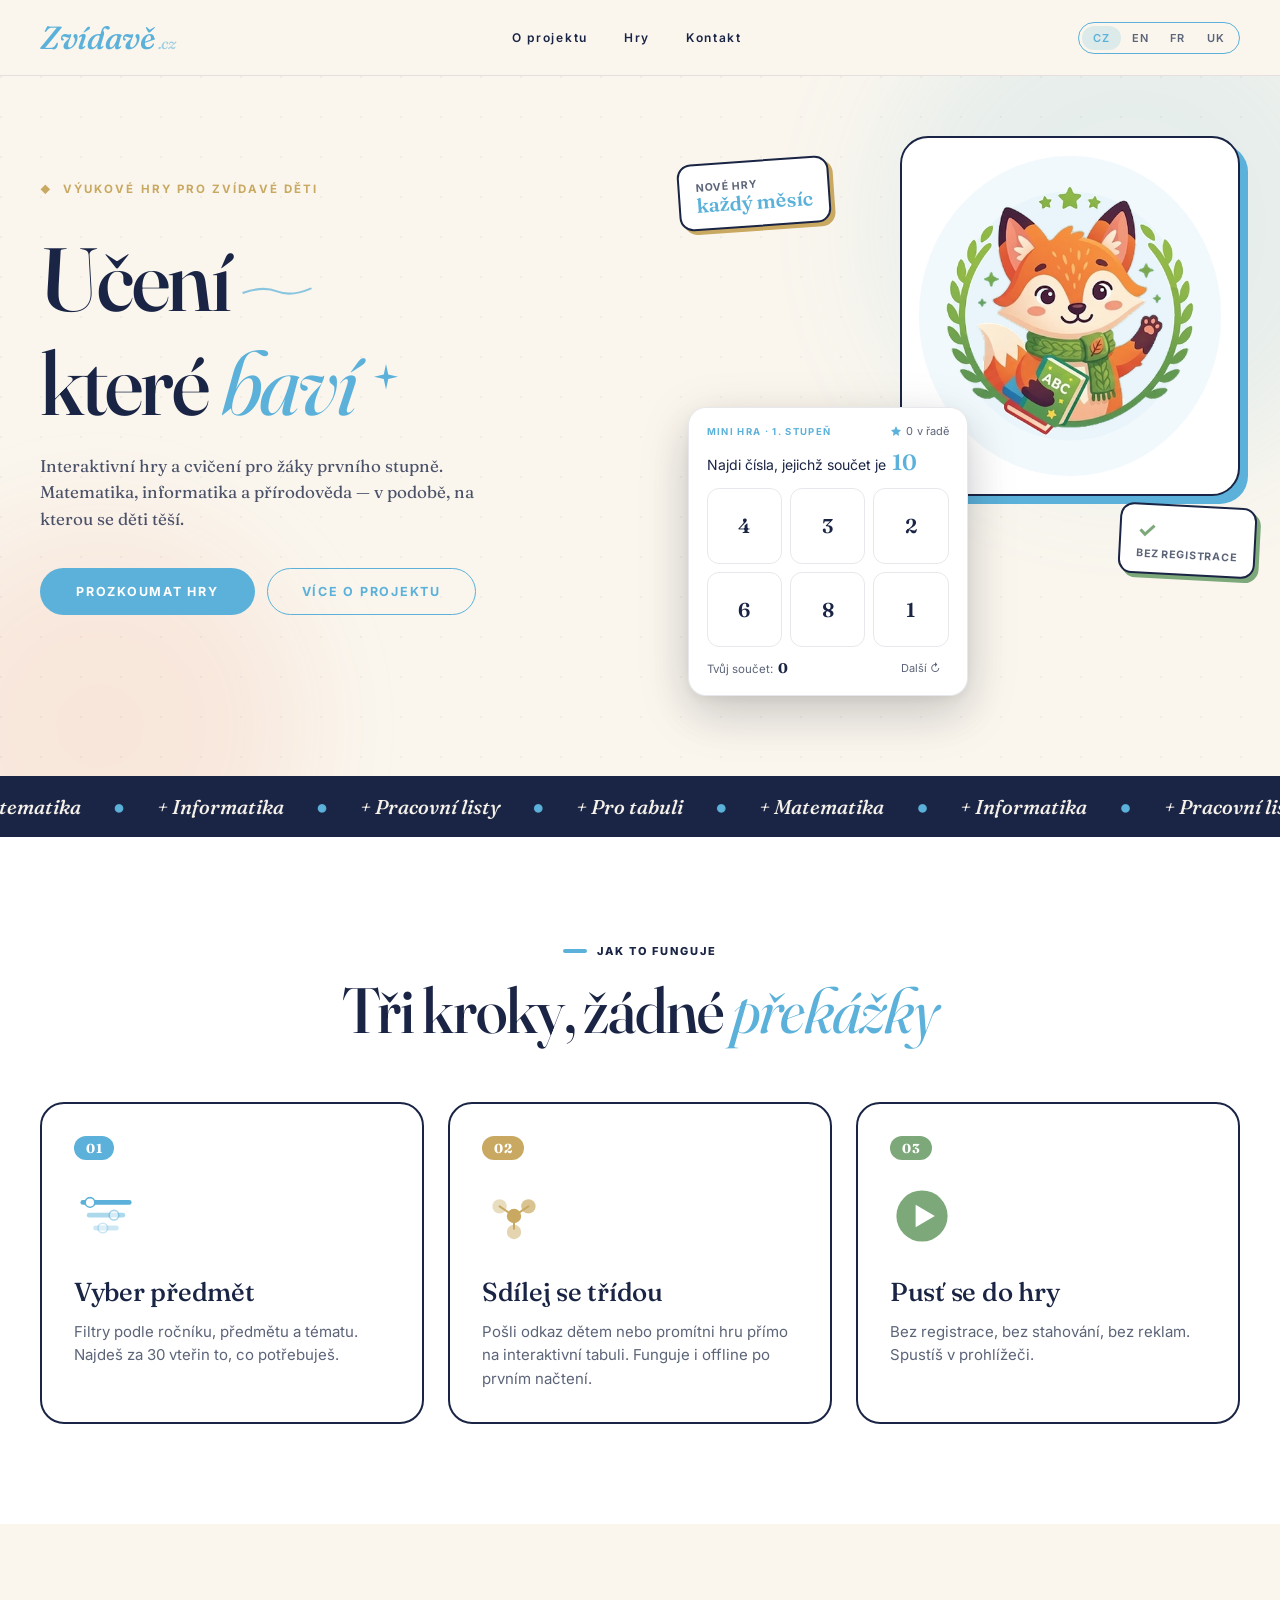
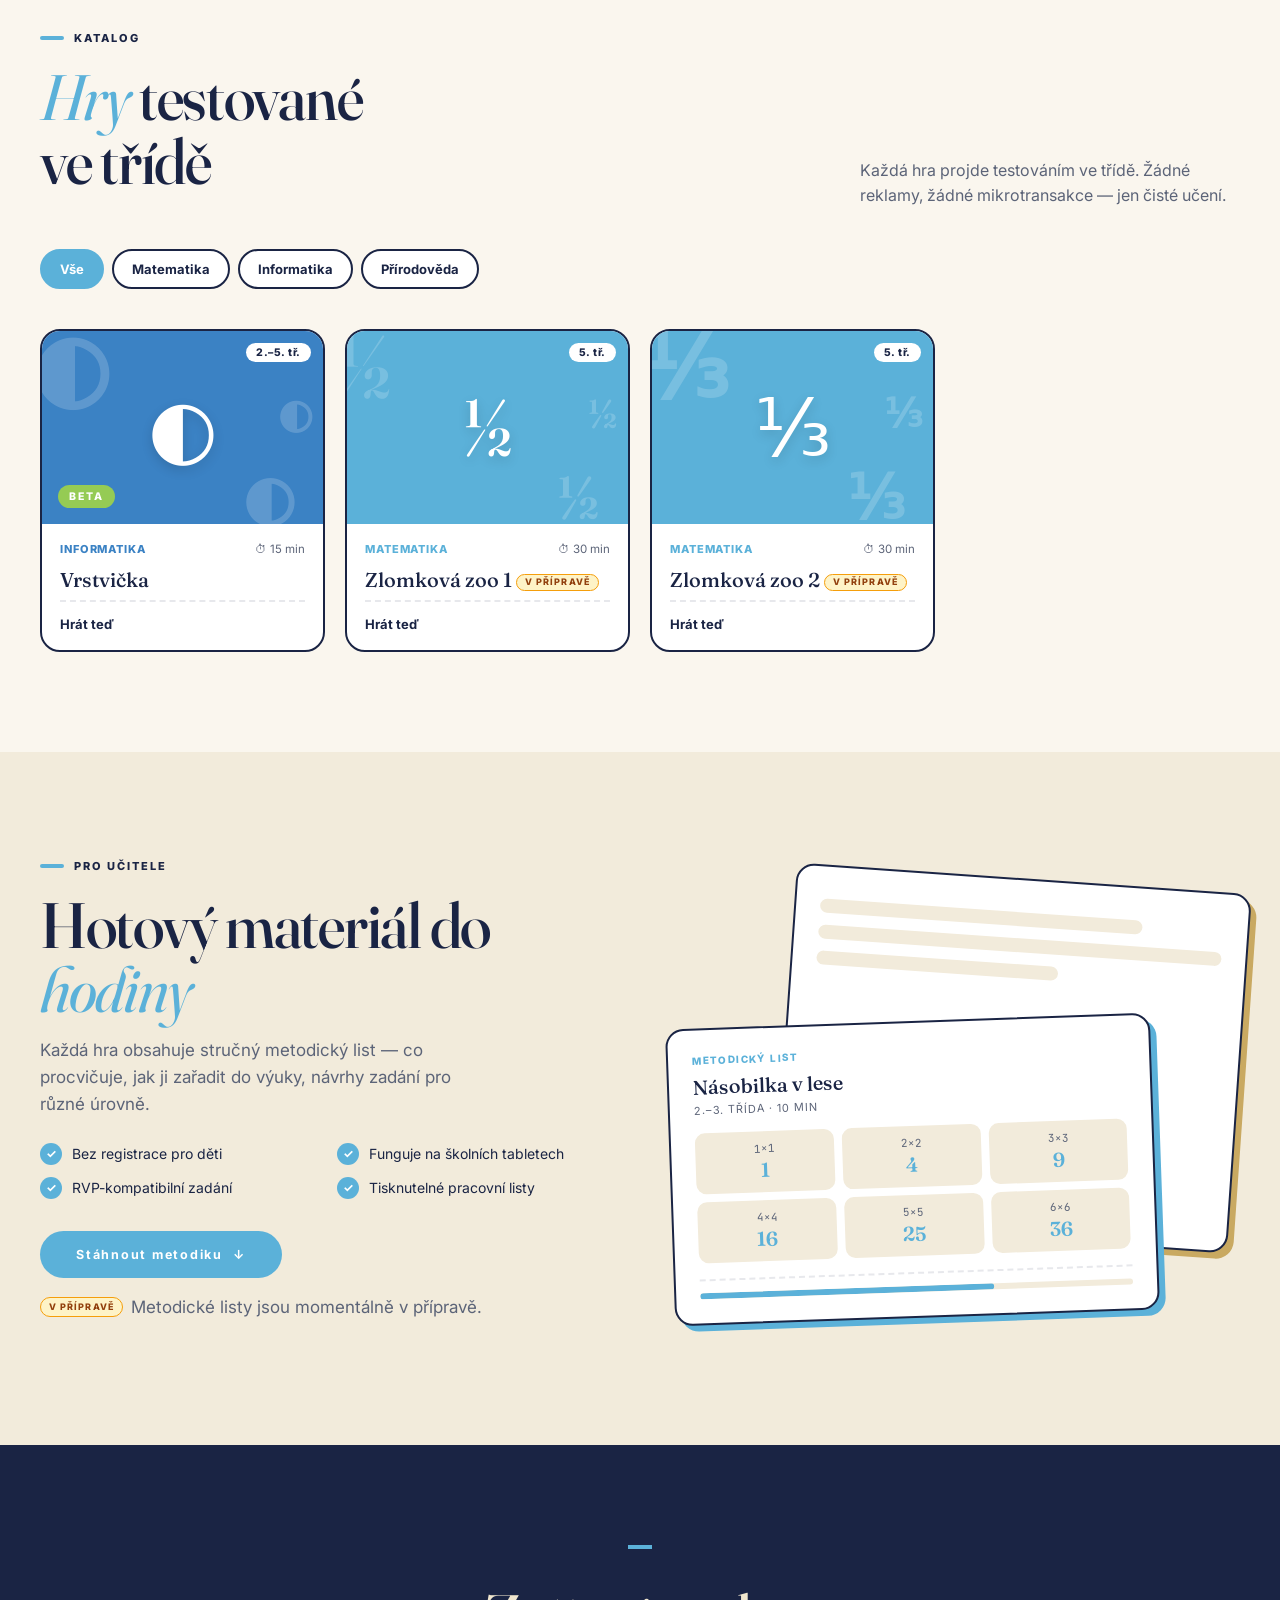
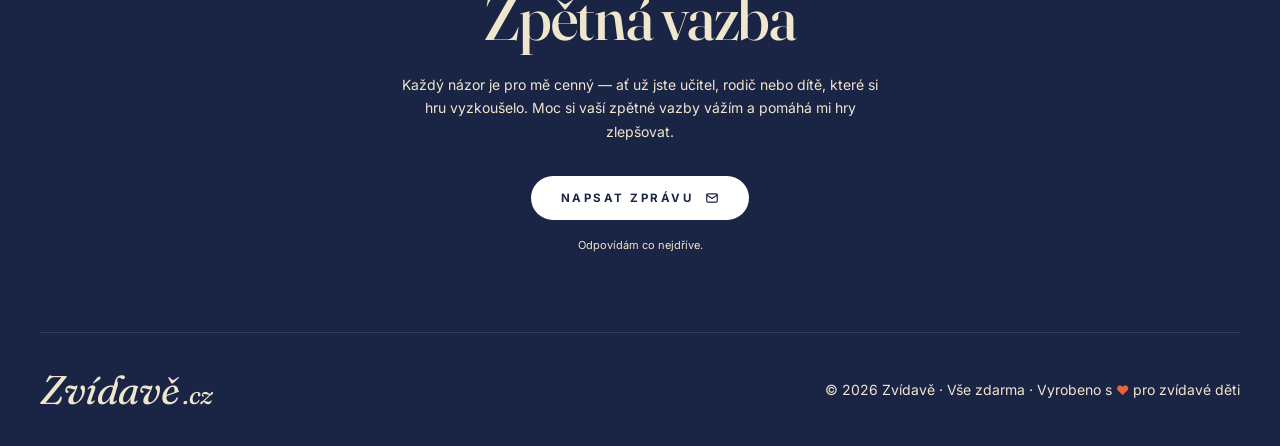
==== commit 499fd3af: "Add canonical tags to all production HTML pages Prevents Google from indexing barhlink.github.io ins" ====
--- a/cs/index.html
+++ b/cs/index.html
@@ -5,6 +5,7 @@
   <meta name="viewport" content="width=device-width, initial-scale=1.0">
   <link rel="icon" type="image/png" href="/assets/img/hero-fox.png">
   <link rel="apple-touch-icon" href="/assets/img/hero-fox.png">
+  <link rel="canonical" href="https://zvidave.cz/cs/">
   <title>Zvídavě – hry a výukové materiály</title>
   <meta name="description" content="Interaktivní výukové hry pro děti prvního stupně. Matematika, informatika, přírodověda. Zdarma, v prohlížeči, bez registrace.">
   <link rel="preconnect" href="https://fonts.googleapis.com">
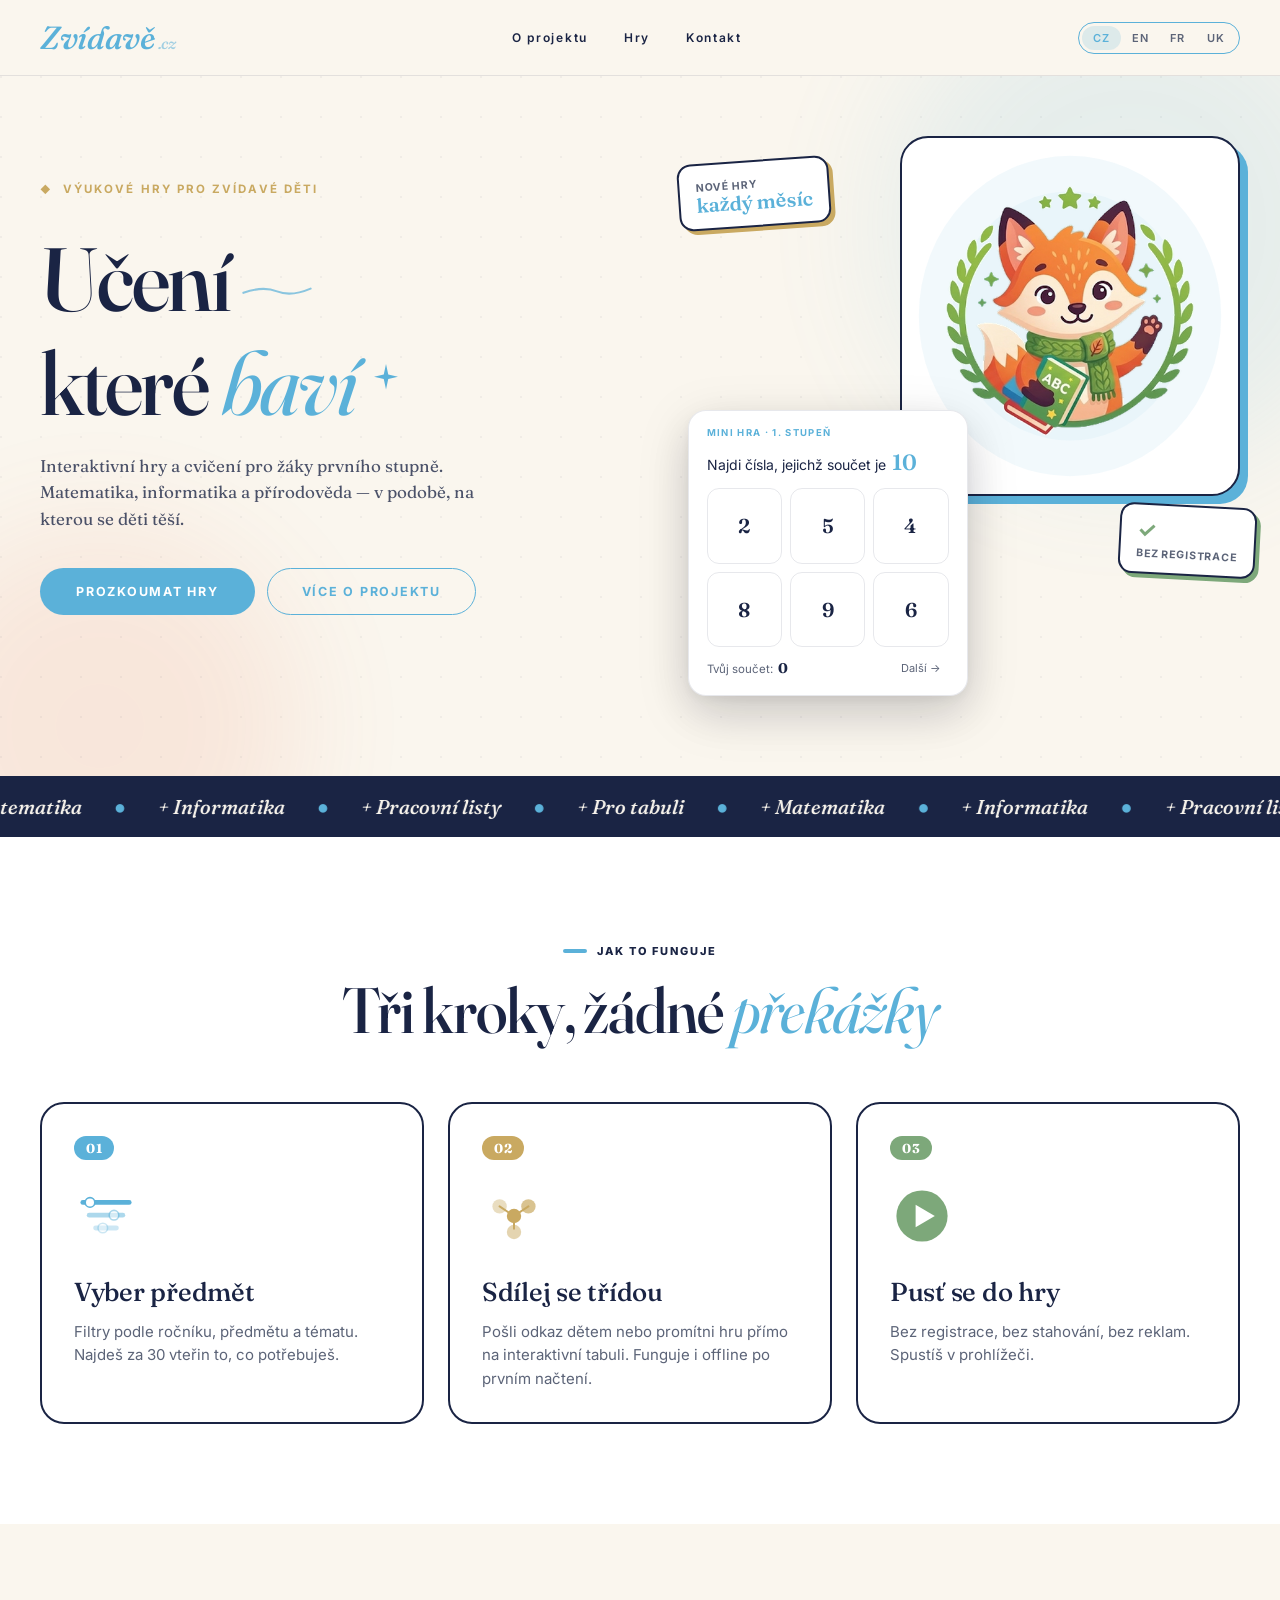
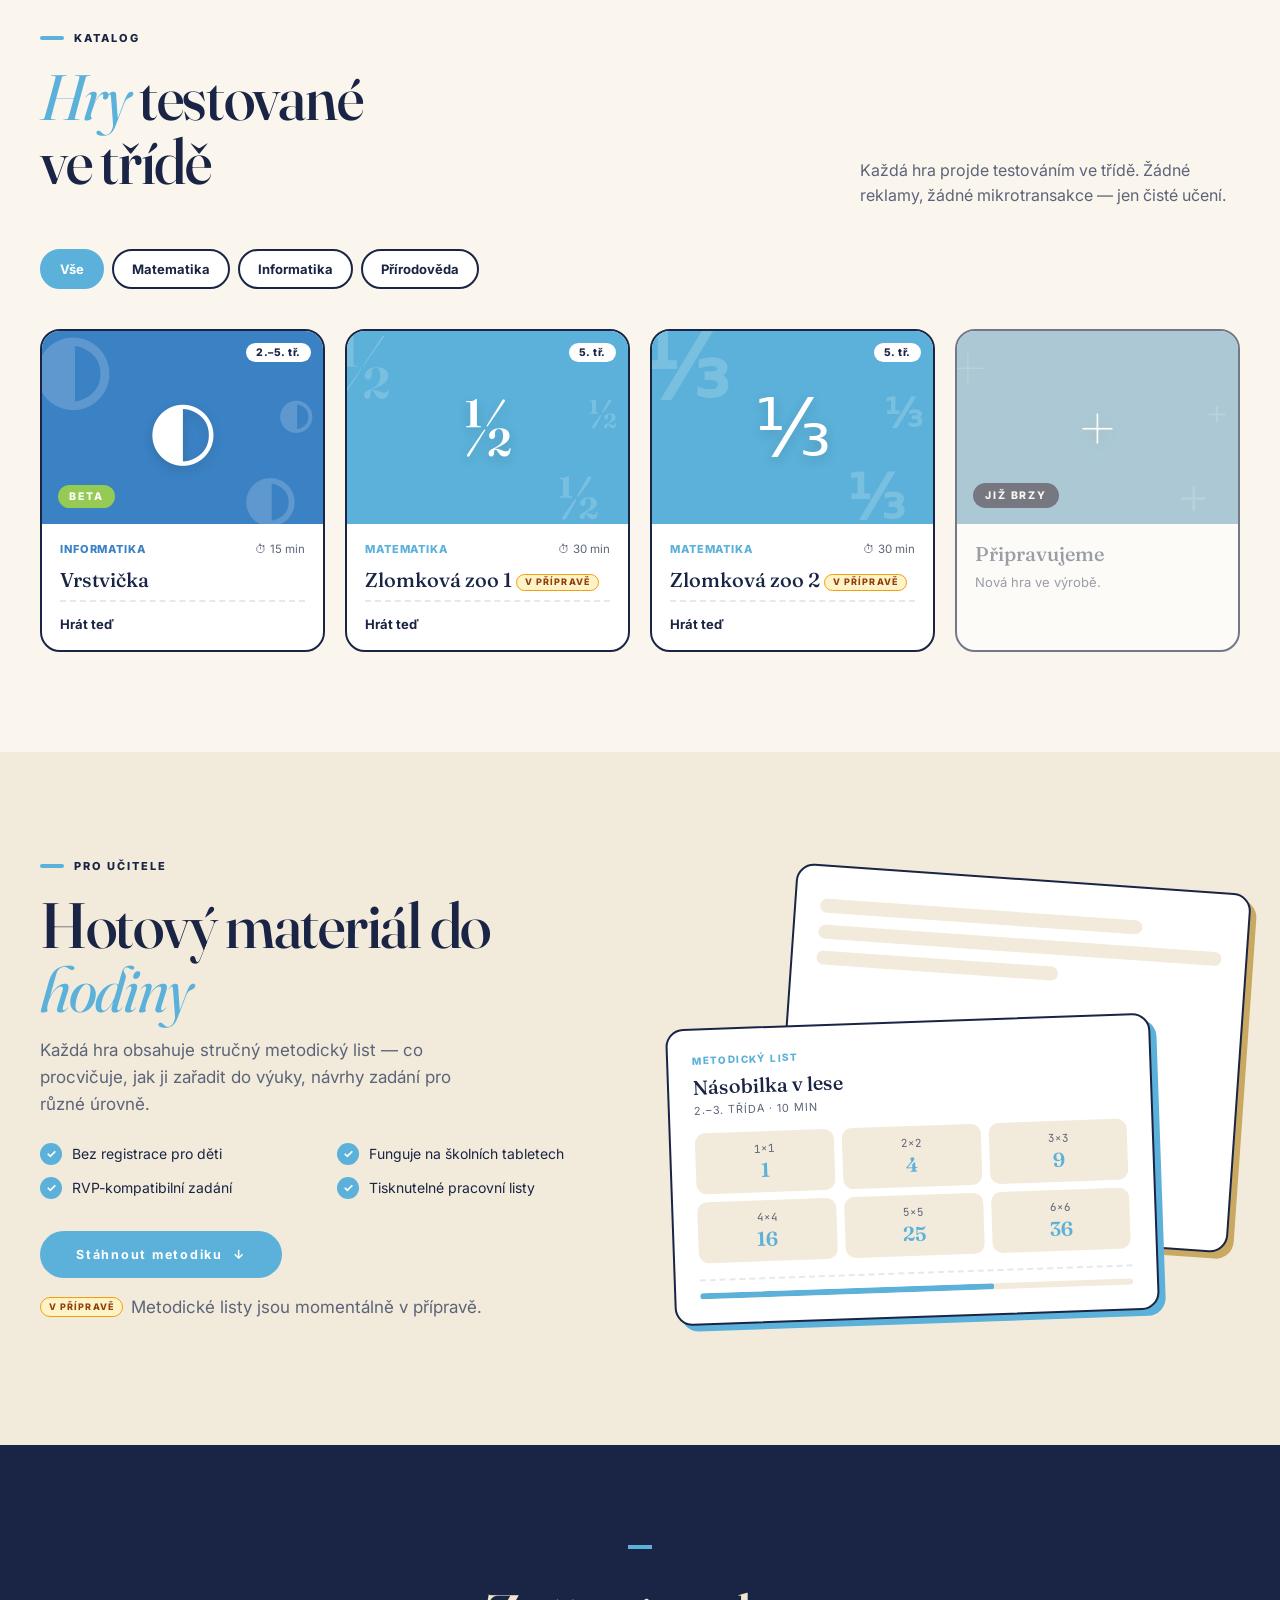
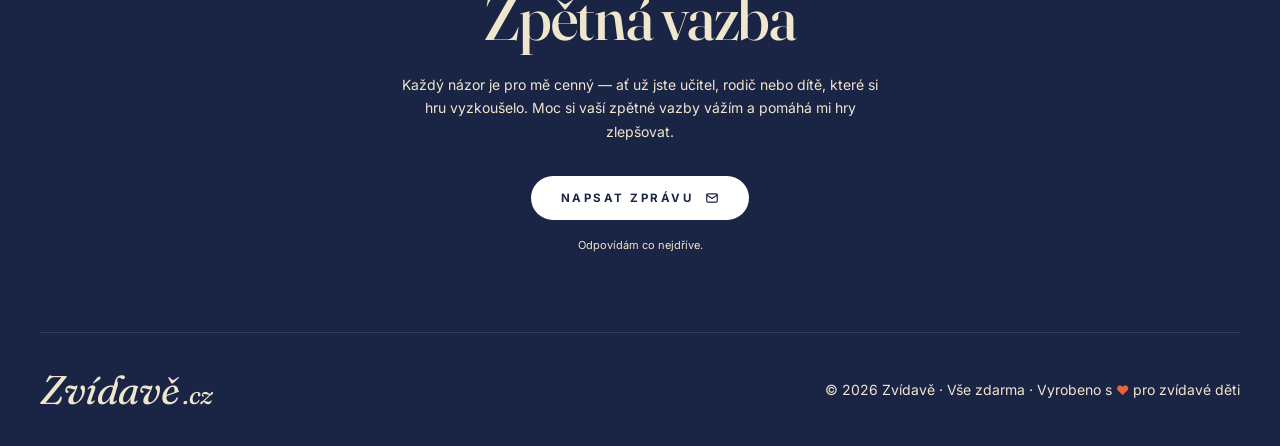
==== commit 054845ce: "Odstranit streak counter z mini hry, opravit tlačítko Další - Odstraněn <span class="mg-streak"> (hv" ====
--- a/cs/index.html
+++ b/cs/index.html
@@ -3,9 +3,6 @@
 <head>
   <meta charset="UTF-8">
   <meta name="viewport" content="width=device-width, initial-scale=1.0">
-  <link rel="icon" type="image/png" href="/assets/img/hero-fox.png">
-  <link rel="apple-touch-icon" href="/assets/img/hero-fox.png">
-  <link rel="canonical" href="https://zvidave.cz/cs/">
   <title>Zvídavě – hry a výukové materiály</title>
   <meta name="description" content="Interaktivní výukové hry pro děti prvního stupně. Matematika, informatika, přírodověda. Zdarma, v prohlížeči, bez registrace.">
   <link rel="preconnect" href="https://fonts.googleapis.com">
@@ -101,16 +98,12 @@
             <div class="mini-game">
               <div class="mg-head">
                 <span class="mg-label" data-i18n="mg_label">MINI HRA · 1. STUPEŇ</span>
-                <span class="mg-streak">
-                  <svg width="12" height="12" viewBox="0 0 12 12" aria-hidden="true"><path d="M6 1 L7.5 4.5 L11 5 L8.5 7.5 L9 11 L6 9 L3 11 L3.5 7.5 L1 5 L4.5 4.5 Z" fill="#5BB1D9"/></svg>
-                  <span id="mg-streak">0</span> <span data-i18n="mg_streak">v řadě</span>
-                </span>
               </div>
               <p class="mg-prompt"><span data-i18n="mg_prompt">Najdi čísla, jejichž součet je</span> <strong id="mg-target">10</strong></p>
               <div class="mg-numbers" id="mg-numbers"></div>
               <div class="mg-footer">
                 <div class="mg-sum"><span data-i18n="mg_sum">Tvůj součet:</span> <strong id="mg-sum-val">0</strong><span id="mg-hint"></span></div>
-                <button class="mg-skip" id="mg-skip" data-i18n="mg_skip">Další ↻</button>
+                <button class="mg-skip" id="mg-skip" data-i18n="mg_skip">Další →</button>
               </div>
             </div>
           </div>
--- a/assets/css/bold.css
+++ b/assets/css/bold.css
@@ -36,9 +36,7 @@
   color: var(--text);
 }
 .mg-head { display: flex; justify-content: space-between; align-items: center; margin-bottom: 10px; }
-.mg-label { font-size: 9.5px; font-weight: 700; letter-spacing: 0.14em; color: var(--accent); }
-.mg-streak { font-size: 11px; color: var(--muted); display: inline-flex; align-items: center; gap: 4px; }
-.mg-prompt { font-size: 14px; margin: 0 0 12px; color: var(--text); }
+.mg-label { font-size: 9.5px; font-weight: 700; letter-spacing: 0.14em; color: var(--accent); }.mg-prompt { font-size: 14px; margin: 0 0 12px; color: var(--text); }
 .mg-prompt strong { font-family: 'Fraunces', serif; font-weight: 600; font-size: 22px; color: var(--accent); margin-left: 2px; }
 .mg-numbers { display: grid; grid-template-columns: repeat(3, 1fr); gap: 8px; margin-bottom: 10px; }
 .mg-num {
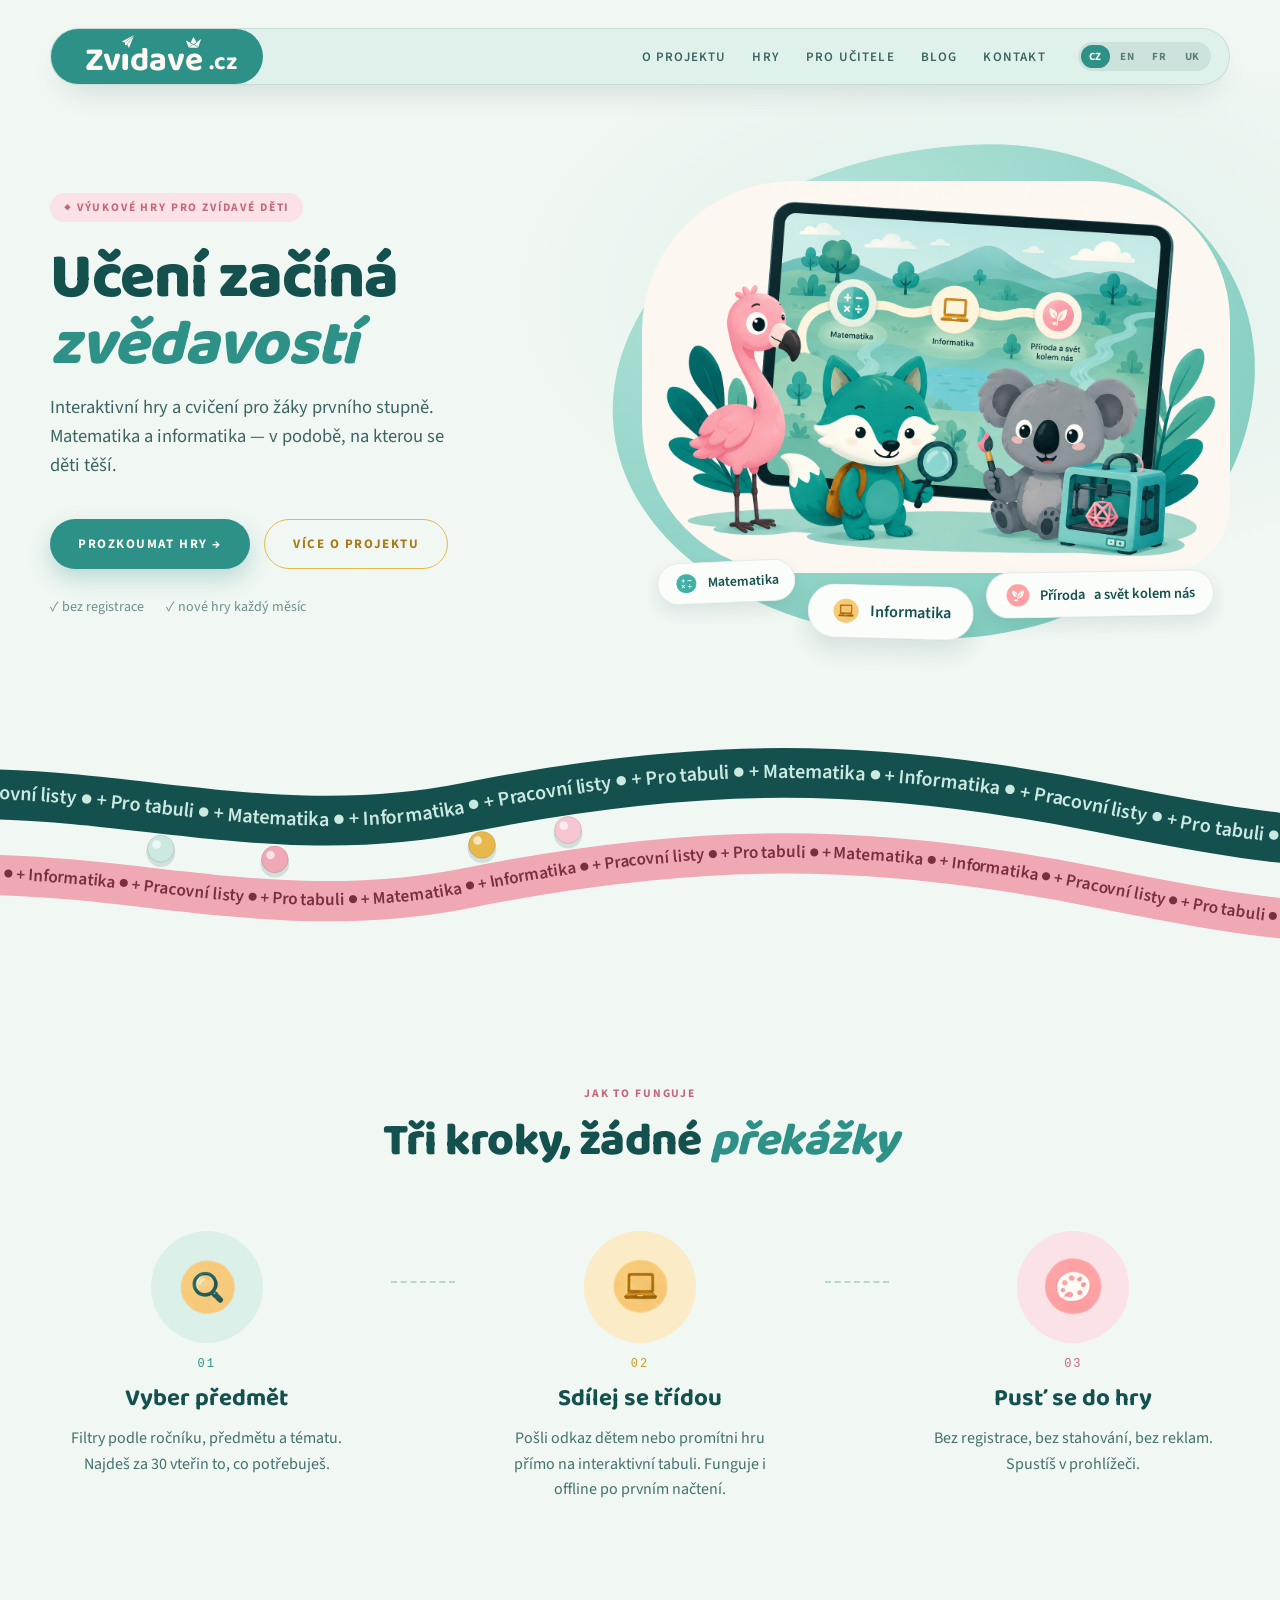
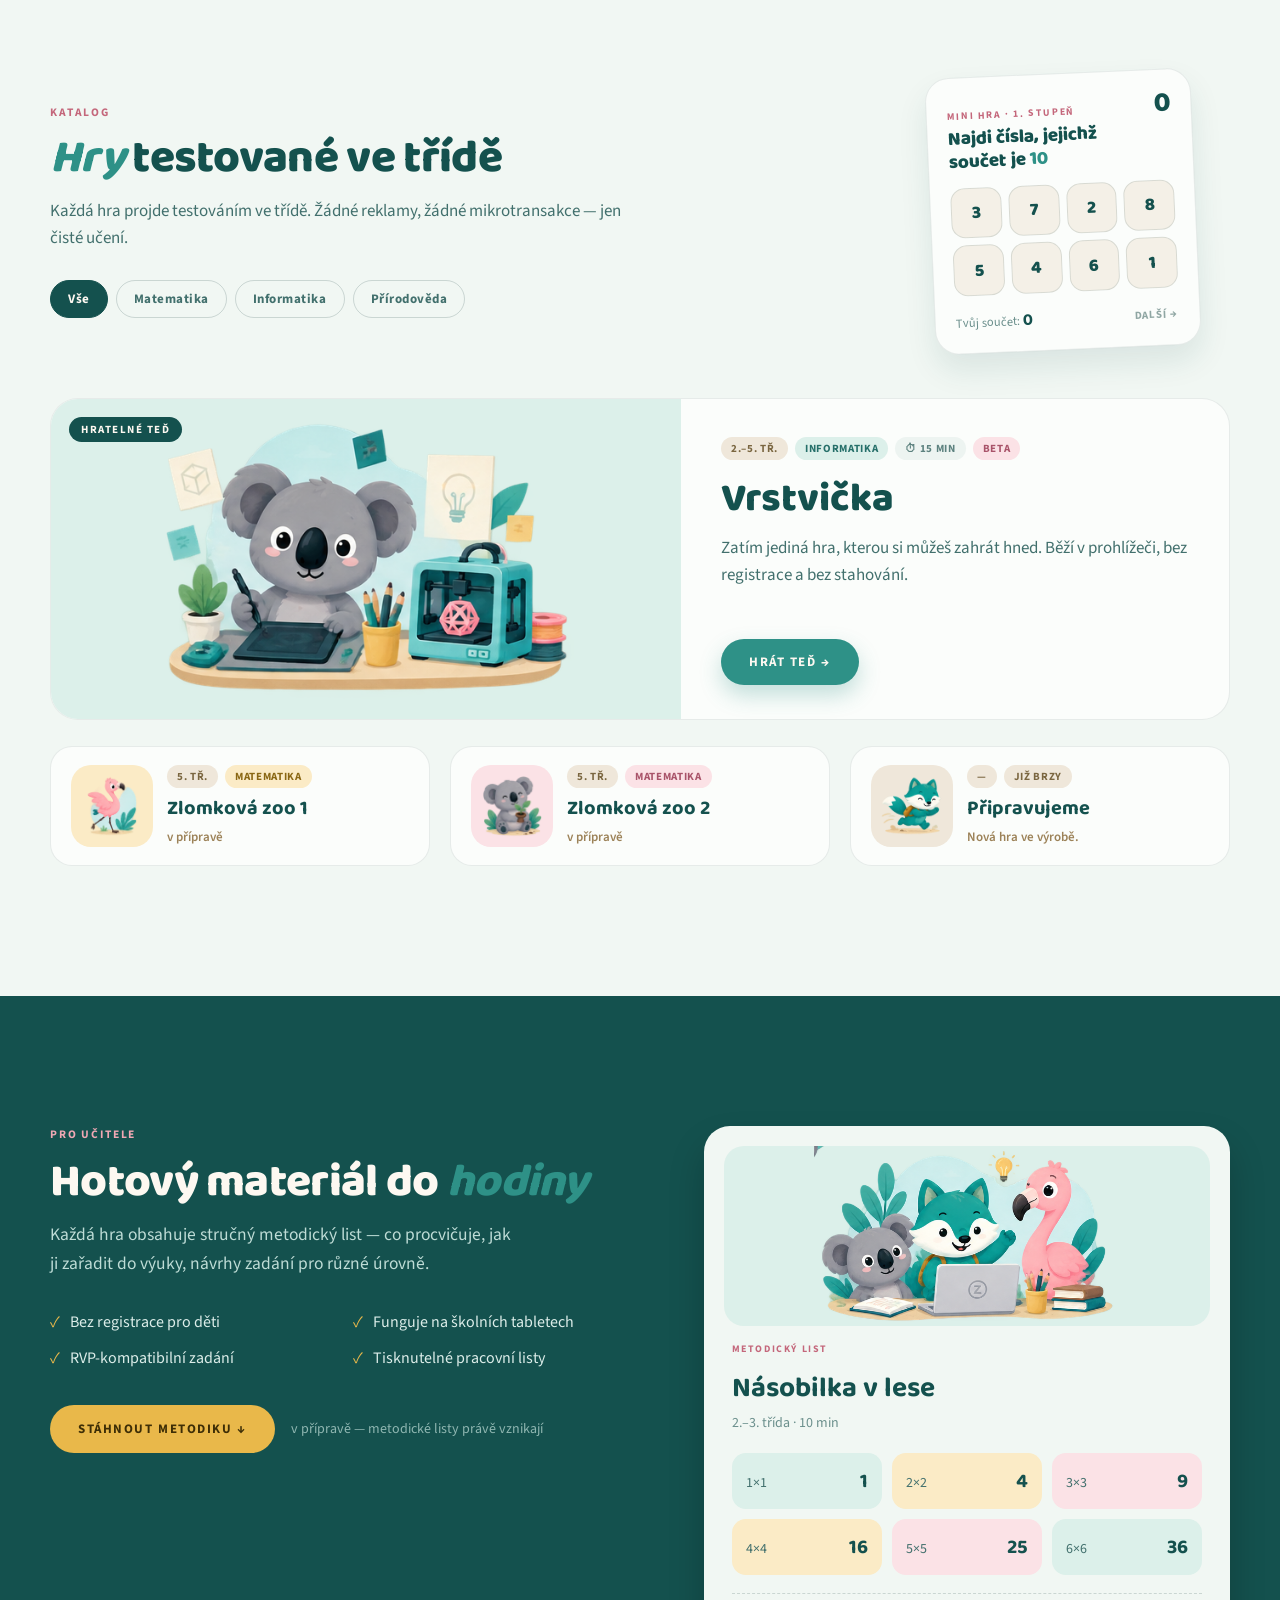
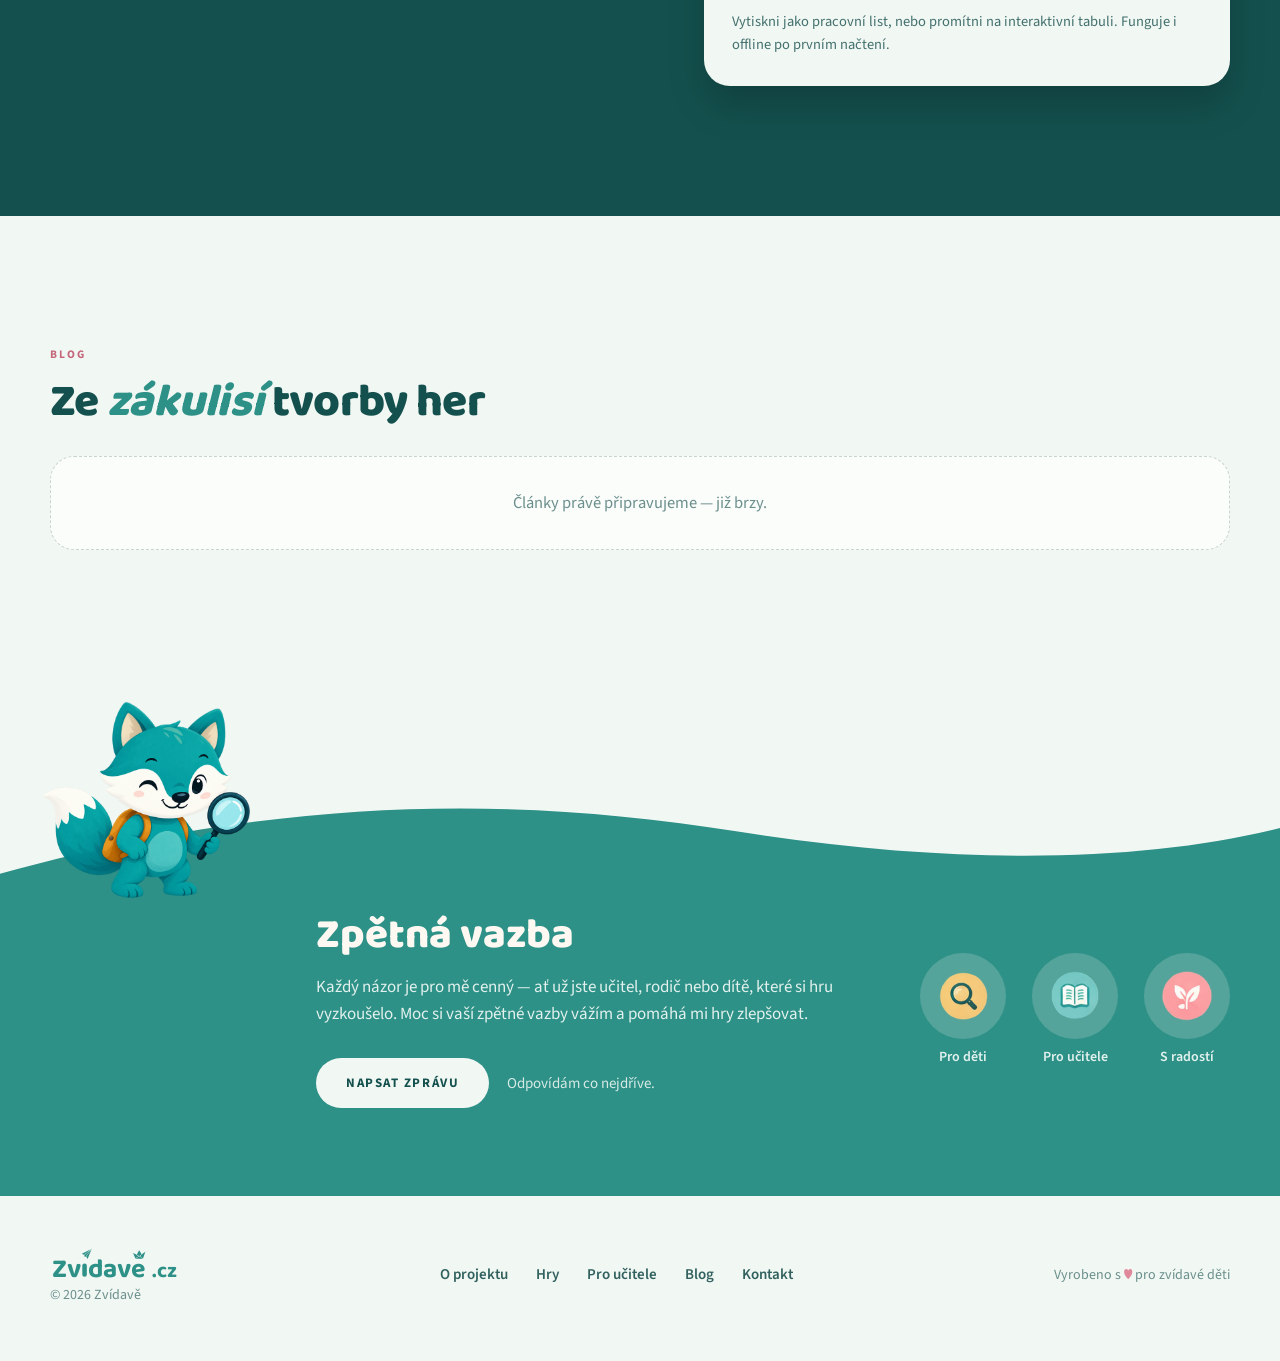
==== commit c94de939: "Replace landing pages with the new redesign, archive the old design The old landing pages (cs/, en/," ====
--- a/cs/index.html
+++ b/cs/index.html
@@ -1,353 +1,334 @@
 <!DOCTYPE html>
 <html lang="cs">
 <head>
-  <meta charset="UTF-8">
-  <meta name="viewport" content="width=device-width, initial-scale=1.0">
-  <title>Zvídavě – hry a výukové materiály</title>
-  <meta name="description" content="Interaktivní výukové hry pro děti prvního stupně. Matematika, informatika, přírodověda. Zdarma, v prohlížeči, bez registrace.">
-  <link rel="preconnect" href="https://fonts.googleapis.com">
-  <link rel="preconnect" href="https://fonts.gstatic.com" crossorigin>
-  <link href="https://fonts.googleapis.com/css2?family=Fraunces:ital,opsz,wght@0,9..144,400;0,9..144,500;0,9..144,600;0,9..144,700;1,9..144,400;1,9..144,500;1,9..144,600;1,9..144,700&family=Inter:wght@400;500;600;700&family=JetBrains+Mono:wght@400;500&display=swap" rel="stylesheet">
-  <link rel="stylesheet" href="/assets/css/bold.css?v=3">
+<meta charset="utf-8">
+<meta name="viewport" content="width=device-width, initial-scale=1">
+<title>Zvídavě.cz — Výukové hry pro zvídavé děti</title>
+<meta name="description" content="Interaktivní hry a cvičení pro žáky prvního stupně. Matematika a informatika — bez registrace, bez stahování, bez reklam.">
+<link rel="preconnect" href="https://fonts.googleapis.com">
+<link rel="preconnect" href="https://fonts.gstatic.com" crossorigin>
+<link href="https://fonts.googleapis.com/css2?family=Baloo+2:wght@500;600;700;800&family=Source+Sans+3:ital,wght@0,400;0,600;0,700;1,400&display=swap" rel="stylesheet">
+<link rel="stylesheet" href="../css/style.css">
 </head>
 <body>
-<div class="bv-root">
-
-  <!-- NAV -->
-  <header class="bv-nav">
-    <div class="bv-nav-inner">
-      <a href="#" class="bv-logo">
-        <span class="bv-logo-text"><em>Zvídavě</em><span class="bv-logo-tld">.cz</span></span>
-      </a>
-      <nav class="bv-nav-links" id="nav-links">
-        <a href="#o-projektu" data-i18n="nav_about">O PROJEKTU</a>
-        <a href="#hry" data-i18n="nav_games">HRY</a>
-        <a href="#kontakt" data-i18n="nav_contact">KONTAKT</a>
-        <div class="bv-nav-lang-mobile">
-          <button class="lang-btn" data-lang="cs" onclick="setLang('cs')">CZ</button>
-          <button class="lang-btn" data-lang="en" onclick="setLang('en')">EN</button>
-          <button class="lang-btn" data-lang="fr" onclick="setLang('fr')">FR</button>
-          <button class="lang-btn" data-lang="uk" onclick="setLang('uk')">UK</button>
-        </div>
-      </nav>
-      <div class="bv-nav-right">
-        <div class="bv-lang">
-          <button class="lang-btn active" data-lang="cs" onclick="setLang('cs')">CZ</button>
-          <button class="lang-btn" data-lang="en" onclick="setLang('en')">EN</button>
-          <button class="lang-btn" data-lang="fr" onclick="setLang('fr')">FR</button>
-          <button class="lang-btn" data-lang="uk" onclick="setLang('uk')">UK</button>
-        </div>
-        <button class="bv-hamburger" id="hamburger" aria-label="Menu">
-          <span></span><span></span><span></span>
-        </button>
-      </div>
-    </div>
-  </header>
-
-  <!-- HERO -->
-  <section class="bv-hero" id="uvod">
-    <div class="bv-hero-blob bv-blob-1" aria-hidden="true"></div>
-    <div class="bv-hero-blob bv-blob-2" aria-hidden="true"></div>
-    <svg class="bv-hero-grid-svg" aria-hidden="true" width="100%" height="100%" preserveAspectRatio="none">
-      <pattern id="bvgrid" x="0" y="0" width="40" height="40" patternUnits="userSpaceOnUse">
-        <circle cx="1" cy="1" r="1" fill="#1A2444" opacity="0.06"></circle>
-      </pattern>
-      <rect width="100%" height="100%" fill="url(#bvgrid)"></rect>
+
+<!-- ===== HEADER : MOBILE ===== -->
+<header class="zv-header zv-only-mobile">
+  <a href="#top" class="zv-logo-badge">
+    <svg viewBox="0 30 512 146" class="zv-logo-svg" role="img" aria-label="Zvídavě">
+      <text x="30" y="176" font-family="'Baloo 2', cursive" font-size="132" font-weight="700" fill="#FDF8F1"><tspan>Zv</tspan><tspan fill="none">i</tspan><tspan>dav</tspan><tspan>e</tspan></text>
+      <rect x="178.7" y="111.3" width="22.3" height="64.7" rx="11.1" fill="#FDF8F1"></rect>
+      <g transform="translate(173.2 35.3) scale(0.5544)" class="zv8-bird-btn" data-zv8="fly" style="cursor:pointer"><g class="zv8-bird"><polygon points="94.3,5.4 5.4,50.9 28.8,60.4" fill="#FDF8F1" stroke="#2E9187" stroke-width="6" stroke-linejoin="round" paint-order="stroke"></polygon><polygon points="94.3,5.4 43.1,69.8 43.7,74.1 56.6,97" fill="#FDF8F1" stroke="#2E9187" stroke-width="6" stroke-linejoin="round" paint-order="stroke"></polygon><polygon points="94.3,5.4 28.8,60.4 28.8,77.6 43.7,74.1 43.1,69.8" fill="#FDF8F1" stroke="#2E9187" stroke-width="6" stroke-linejoin="round" paint-order="stroke"></polygon></g></g>
+      <g transform="translate(425.9 43.2) scale(0.6600)" class="zv8-boat-btn" data-zv8="rock" style="cursor:pointer"><g class="zv8-boat"><polygon points="4.3,24.6 51.5,47.8 22,68.5" fill="#FDF8F1" stroke="#2E9187" stroke-width="6" stroke-linejoin="round" paint-order="stroke"></polygon><polygon points="95.7,15.9 51.5,47.8 77.6,67.7" fill="#FDF8F1" stroke="#2E9187" stroke-width="6" stroke-linejoin="round" paint-order="stroke"></polygon><polygon points="22,68.5 51.5,47.8 77.6,67.7" fill="#FDF8F1" stroke="#2E9187" stroke-width="6" stroke-linejoin="round" paint-order="stroke"></polygon><polygon points="49.4,4.3 31.9,37.9 51.5,47.8 68.5,34.5" fill="#FDF8F1" stroke="#2E9187" stroke-width="6" stroke-linejoin="round" paint-order="stroke"></polygon></g></g>
     </svg>
-
-    <div class="bv-hero-inner">
-      <div class="bv-hero-left">
-        <img src="/assets/img/hero-fox.png" alt="Zvídavá liška" class="bv-hero-fox-mobile">
-        <div class="bv-eyebrow">
-          <span class="bv-eyebrow-diamond" aria-hidden="true">◆</span>
-          <span data-i18n="hero_eyebrow">VÝUKOVÉ HRY PRO ZVÍDAVÉ DĚTI</span>
-        </div>
-        <h1 class="bv-h1">
-          <span class="bv-h1-line">
-            <span data-i18n="hero_h1_1">Učení</span>
-            <span class="bv-h1-mark" aria-hidden="true">
-              <svg viewBox="0 0 100 20" preserveAspectRatio="none"><path d="M2 14 Q 30 4 50 12 T 98 8" stroke="#5BB1D9" stroke-width="3" fill="none" stroke-linecap="round"></path></svg>
-            </span>
-          </span>
-          <span class="bv-h1-line">
-            <span data-i18n="hero_h1_2">které <em>baví</em></span>
-            <span class="bv-h1-sparkle" aria-hidden="true">
-              <svg viewBox="0 0 24 24" width="36" height="36"><path d="M12 2 L13.5 9 L20 10.5 L13.5 12 L12 19 L10.5 12 L4 10.5 L10.5 9 Z" fill="#5BB1D9"></path></svg>
-            </span>
-          </span>
-        </h1>
-        <p class="bv-lede" data-i18n="hero_sub">Interaktivní hry a cvičení pro žáky prvního stupně. Matematika a informatika — v podobě, na kterou se děti těší.</p>
-        <div class="bv-cta-row">
-          <a href="#hry" class="bv-btn bv-btn-primary" data-i18n="hero_cta">PROZKOUMAT HRY</a>
-          <a href="#o-projektu" class="bv-btn bv-btn-ghost" data-i18n="hero_cta2">VÍCE O PROJEKTU</a>
-        </div>
-      </div>
-
-      <div class="bv-hero-right">
-        <div class="bv-stack">
-          <div class="bv-mascot-card">
-            <div class="bv-mascot-bg" aria-hidden="true">
-              <svg width="100%" height="100%" viewBox="0 0 200 200" preserveAspectRatio="none">
-                <circle cx="100" cy="100" r="90" fill="#5BB1D9" opacity="0.08"></circle>
-                <circle cx="100" cy="100" r="70" fill="#5BB1D9" opacity="0.06"></circle>
-              </svg>
+    <span class="zv-logo-cz">.cz</span>
+  </a>
+  <button class="zv-menu-btn" id="zvMenuBtn" aria-label="Menu" aria-expanded="false">
+    <svg viewBox="0 0 24 24" width="24" height="24"><path d="M3 6h18M3 12h18M3 18h18" stroke="#14514E" stroke-width="2" stroke-linecap="round"></path></svg>
+  </button>
+</header>
+<nav class="zv-mobile-nav zv-only-mobile" id="zvMobileNav" hidden>
+  <a href="#o-projektu">O projektu</a>
+  <a href="#hry">Hry</a>
+  <a href="#pro-ucitele">Pro učitele</a>
+  <a href="#blog">Blog</a>
+  <a href="#kontakt" class="zv-mobile-nav-last">Kontakt</a>
+  <div class="zv-mobile-lang">
+    <a href="#top" class="zv-lang-on">CZ</a>
+    <a href="../en/index.html">EN</a>
+    <a href="../fr/index.html">FR</a>
+    <a href="../uk/index.html">UK</a>
+  </div>
+</nav>
+
+<!-- ===== HEADER : DESKTOP ===== -->
+<header class="zv-header-d zv-only-desktop" id="zvHeaderD">
+  <div class="zv-header-d-inner">
+    <a href="#top" class="zv-logo-badge zv-logo-badge-d">
+      <svg viewBox="0 30 512 146" class="zv-logo-svg-d" role="img" aria-label="Zvídavě">
+        <text x="30" y="176" font-family="'Baloo 2', cursive" font-size="132" font-weight="700" fill="#FDF8F1"><tspan>Zv</tspan><tspan fill="none">i</tspan><tspan>dav</tspan><tspan>e</tspan></text>
+        <rect x="178.7" y="111.3" width="22.3" height="64.7" rx="11.1" fill="#FDF8F1"></rect>
+        <g transform="translate(173.2 35.3) scale(0.5544)" class="zv8-bird-btn" data-zv8="fly" style="cursor:pointer"><g class="zv8-bird"><polygon points="94.3,5.4 5.4,50.9 28.8,60.4" fill="#FDF8F1" stroke="#2E9187" stroke-width="6" stroke-linejoin="round" paint-order="stroke"></polygon><polygon points="94.3,5.4 43.1,69.8 43.7,74.1 56.6,97" fill="#FDF8F1" stroke="#2E9187" stroke-width="6" stroke-linejoin="round" paint-order="stroke"></polygon><polygon points="94.3,5.4 28.8,60.4 28.8,77.6 43.7,74.1 43.1,69.8" fill="#FDF8F1" stroke="#2E9187" stroke-width="6" stroke-linejoin="round" paint-order="stroke"></polygon></g></g>
+        <g transform="translate(425.9 43.2) scale(0.6600)" class="zv8-boat-btn" data-zv8="rock" style="cursor:pointer"><g class="zv8-boat"><polygon points="4.3,24.6 51.5,47.8 22,68.5" fill="#FDF8F1" stroke="#2E9187" stroke-width="6" stroke-linejoin="round" paint-order="stroke"></polygon><polygon points="95.7,15.9 51.5,47.8 77.6,67.7" fill="#FDF8F1" stroke="#2E9187" stroke-width="6" stroke-linejoin="round" paint-order="stroke"></polygon><polygon points="22,68.5 51.5,47.8 77.6,67.7" fill="#FDF8F1" stroke="#2E9187" stroke-width="6" stroke-linejoin="round" paint-order="stroke"></polygon><polygon points="49.4,4.3 31.9,37.9 51.5,47.8 68.5,34.5" fill="#FDF8F1" stroke="#2E9187" stroke-width="6" stroke-linejoin="round" paint-order="stroke"></polygon></g></g>
+      </svg>
+      <span class="zv-logo-cz">.cz</span>
+    </a>
+    <nav class="zv-nav-d">
+      <a href="#o-projektu">O projektu</a>
+      <a href="#hry">Hry</a>
+      <a href="#pro-ucitele">Pro učitele</a>
+      <a href="#blog">Blog</a>
+      <a href="#kontakt">Kontakt</a>
+    </nav>
+    <div class="zv-lang-d">
+      <a href="#top" class="zv-lang-on">CZ</a>
+      <a href="../en/index.html">EN</a>
+      <a href="../fr/index.html">FR</a>
+      <a href="../uk/index.html">UK</a>
+    </div>
+  </div>
+</header>
+
+<main>
+<!-- ===== HERO ===== -->
+<section id="top" class="zv-hero">
+  <div class="zv-hero-glow" aria-hidden="true"></div>
+  <div class="zv-hero-inner">
+    <div class="zv-hero-copy">
+      <div class="zv-eyebrow zv-eyebrow-badge zv-eyebrow-pink">◆ Výukové hry pro zvídavé děti</div>
+      <h1 class="zv-h1">Učení začíná <em>zvědavostí</em></h1>
+      <p class="zv-lede">Interaktivní hry a cvičení pro žáky prvního stupně. Matematika a informatika — v podobě, na kterou se děti těší.</p>
+      <div class="zv-hero-ctas">
+        <a href="#hry" class="zv-btn zv-btn-primary">Prozkoumat hry →</a>
+        <a href="#o-projektu" class="zv-btn zv-btn-outline">Více o projektu</a>
+      </div>
+      <div class="zv-hero-checks">
+        <span>✓ bez registrace</span><span>✓ nové hry každý měsíc</span>
+      </div>
+    </div>
+    <div class="zv-hero-art">
+      <div class="zv-hero-blob" aria-hidden="true"></div>
+      <img src="../assets/hero.png" alt="Liška, plameňák a koala u tabletu s mapou předmětů" class="zv-hero-img">
+      <div class="zv-hero-pills">
+        <span class="zv-pill zv-pill-1"><img src="../assets/ill/ikona-matematika.png" alt="">Matematika</span>
+        <span class="zv-pill zv-pill-2"><img src="../assets/ill/ikona-informatika.png" alt="">Informatika</span>
+        <span class="zv-pill zv-pill-3"><img src="../assets/ill/ikona-priroda.png" alt="">Příroda<span class="zv-pill-extra"> a svět kolem nás</span></span>
+      </div>
+    </div>
+  </div>
+</section>
+
+<!-- ===== RIBBON : MOBILE marquee ===== -->
+<div class="zv-marquee-bar zv-only-mobile">
+  <div class="zv-marquee-text">+ Matematika &nbsp;●&nbsp; + Informatika &nbsp;●&nbsp; + Pracovní listy &nbsp;●&nbsp; + Pro tabuli &nbsp;●&nbsp; + Matematika &nbsp;●&nbsp; + Informatika &nbsp;●&nbsp; + Pracovní listy &nbsp;●&nbsp; + Pro tabuli</div>
+</div>
+
+<!-- ===== RIBBON : DESKTOP animated track ===== -->
+<div class="zv-track-wrap zv-only-desktop" id="zvTrackWrap">
+  <svg viewBox="0 0 1440 240" preserveAspectRatio="xMidYMid slice" class="zv-track-svg" aria-hidden="true">
+    <defs>
+      <path id="zv-track-a" d="M-120,86 C 120,38 300,134 540,86 S 960,38 1200,86 S 1500,134 1680,86" fill="none"></path>
+      <path id="zv-track-c" d="M-120,128 C 120,80 300,176 540,128 S 960,80 1200,128 S 1500,176 1680,128" fill="none"></path>
+      <path id="zv-track-b" d="M-120,170 C 120,122 300,218 540,170 S 960,122 1200,170 S 1500,218 1680,170" fill="none"></path>
+    </defs>
+    <path d="M-120,86 C 120,38 300,134 540,86 S 960,38 1200,86 S 1500,134 1680,86" fill="none" stroke="#14514E" stroke-width="52" stroke-linecap="round"></path>
+    <path d="M-120,170 C 120,122 300,218 540,170 S 960,122 1200,170 S 1500,218 1680,170" fill="none" stroke="#F0A8B4" stroke-width="42" stroke-linecap="round"></path>
+    <text font-family="Baloo 2, cursive" font-size="21" font-weight="600" fill="#CBE9E1" dominant-baseline="middle">
+      <textPath href="#zv-track-a" startOffset="0">+ Matematika  ●  + Informatika  ●  + Pracovní listy  ●  + Pro tabuli  ●  + Matematika  ●  + Informatika  ●  + Pracovní listy  ●  + Pro tabuli  ●  + Matematika  ●  + Informatika  ●  + Pracovní listy  ●  + Pro tabuli  ●  + Matematika  ●  + Informatika  ●  + Pracovní listy  ●  + Pro tabuli  ●  + Matematika  ●  + Informatika  ●  + Pracovní listy  ●  + Pro tabuli  ●  + Matematika  ●  + Informatika  ●  + Pracovní listy  ●  + Pro tabuli  ●  <animate attributeName="startOffset" from="0" to="-1180" dur="26s" repeatCount="indefinite"></animate></textPath>
+    </text>
+    <text font-family="Baloo 2, cursive" font-size="18" font-weight="600" fill="#7A2E3F" dominant-baseline="middle">
+      <textPath href="#zv-track-b" startOffset="-1010">+ Matematika  ●  + Informatika  ●  + Pracovní listy  ●  + Pro tabuli  ●  + Matematika  ●  + Informatika  ●  + Pracovní listy  ●  + Pro tabuli  ●  + Matematika  ●  + Informatika  ●  + Pracovní listy  ●  + Pro tabuli  ●  + Matematika  ●  + Informatika  ●  + Pracovní listy  ●  + Pro tabuli  ●  + Matematika  ●  + Informatika  ●  + Pracovní listy  ●  + Pro tabuli  ●  + Matematika  ●  + Informatika  ●  + Pracovní listy  ●  + Pro tabuli  ●  <animate attributeName="startOffset" from="-1010" to="0" dur="34s" repeatCount="indefinite"></animate></textPath>
+    </text>
+    <g data-zv-balls="1"></g>
+  </svg>
+</div>
+
+<!-- ===== O PROJEKTU / STEPS ===== -->
+<section id="o-projektu" class="zv-section">
+  <div class="zv-section-inner">
+    <div class="zv-section-head zv-center">
+      <div class="zv-eyebrow zv-eyebrow-pink">Jak to funguje</div>
+      <h2 class="zv-h2">Tři kroky, žádné <em>překážky</em></h2>
+    </div>
+    <div class="zv-steps">
+      <div class="zv-step">
+        <div class="zv-step-icon" style="background:#DCF0EA"><img src="../assets/ill/ikona-lupa.png" alt=""></div>
+        <div class="zv-step-body">
+          <div class="zv-step-num" style="color:#2E9187">01</div>
+          <h3>Vyber předmět</h3>
+          <p>Filtry podle ročníku, předmětu a tématu. Najdeš za 30 vteřin to, co potřebuješ.</p>
+        </div>
+      </div>
+      <div class="zv-step-connector" aria-hidden="true"></div>
+      <div class="zv-step">
+        <div class="zv-step-icon" style="background:#FBEBC6"><img src="../assets/ill/ikona-informatika.png" alt=""></div>
+        <div class="zv-step-body">
+          <div class="zv-step-num" style="color:#C99A26">02</div>
+          <h3>Sdílej se třídou</h3>
+          <p>Pošli odkaz dětem nebo promítni hru přímo na interaktivní tabuli. Funguje i offline po prvním načtení.</p>
+        </div>
+      </div>
+      <div class="zv-step-connector" aria-hidden="true"></div>
+      <div class="zv-step">
+        <div class="zv-step-icon" style="background:#FBE2E6"><img src="../assets/ill/ikona-vytvarka.png" alt=""></div>
+        <div class="zv-step-body">
+          <div class="zv-step-num" style="color:#C4677B">03</div>
+          <h3>Pusť se do hry</h3>
+          <p>Bez registrace, bez stahování, bez reklam. Spustíš v prohlížeči.</p>
+        </div>
+      </div>
+    </div>
+  </div>
+</section>
+
+<!-- ===== HRY ===== -->
+<section id="hry" class="zv-section zv-hry">
+  <div class="zv-section-inner">
+    <div class="zv-hry-top">
+      <div class="zv-hry-copy">
+        <div class="zv-eyebrow zv-eyebrow-pink">Katalog</div>
+        <h2 class="zv-h2"><em>Hry</em> testované ve třídě</h2>
+        <p class="zv-body">Každá hra projde testováním ve třídě. Žádné reklamy, žádné mikrotransakce — jen čisté učení.</p>
+        <div class="zv-filters" id="zvFilters">
+          <button type="button" class="zv-filter zv-filter-active" data-filter="all">Vše</button>
+          <button type="button" class="zv-filter" data-filter="math">Matematika</button>
+          <button type="button" class="zv-filter" data-filter="cs">Informatika</button>
+          <button type="button" class="zv-filter" data-filter="nature">Přírodověda</button>
+        </div>
+      </div>
+
+      <div class="zv-game-float">
+        <div class="zv-game-card">
+          <div class="zv-game-head">
+            <div>
+              <div class="zv-eyebrow zv-eyebrow-pink zv-eyebrow-sm">Mini hra · 1. stupeň</div>
+              <h3 class="zv-game-title">Najdi čísla, jejichž součet je <span id="zvTarget" class="zv-target">10</span></h3>
             </div>
-            <img src="/assets/img/hero-fox.png" alt="Zvídavá liška" class="bv-mascot-img">
+            <div id="zvSum" class="zv-sum">0</div>
           </div>
-          <div class="bv-game-floater">
-            <div class="mini-game">
-              <div class="mg-head">
-                <span class="mg-label" data-i18n="mg_label">MINI HRA · 1. STUPEŇ</span>
-              </div>
-              <p class="mg-prompt"><span data-i18n="mg_prompt">Najdi čísla, jejichž součet je</span> <strong id="mg-target">10</strong></p>
-              <div class="mg-numbers" id="mg-numbers"></div>
-              <div class="mg-footer">
-                <div class="mg-sum"><span data-i18n="mg_sum">Tvůj součet:</span> <strong id="mg-sum-val">0</strong><span id="mg-hint"></span></div>
-                <button class="mg-skip" id="mg-skip" data-i18n="mg_skip">Další →</button>
-              </div>
-            </div>
+          <div class="zv-tiles" id="zvTiles"></div>
+          <div class="zv-game-foot">
+            <span class="zv-sum-label">Tvůj součet: <strong id="zvSumInline" class="zv-sum-inline">0</strong></span>
+            <button type="button" id="zvNextRound" class="zv-next">Další →</button>
           </div>
-          <div class="bv-stat-chip bv-stat-1" aria-hidden="true">
-            <span class="bv-stat-lbl">nové hry</span>
-            <span class="bv-stat-num">každý měsíc</span>
-          </div>
-          <div class="bv-stat-chip bv-stat-2" aria-hidden="true">
-            <span class="bv-stat-glyph">✓</span>
-            <span class="bv-stat-lbl">bez registrace</span>
-          </div>
-        </div>
-      </div>
-    </div>
-  </section>
-
-  <!-- MARQUEE -->
-  <div class="bv-marquee" aria-hidden="true">
-    <div class="bv-marquee-track">
-      <div class="bv-marquee-set"><span>+ Matematika</span><span class="bv-marquee-dot">●</span><span>+ Informatika</span><span class="bv-marquee-dot">●</span><span>+ Pracovní listy</span><span class="bv-marquee-dot">●</span><span>+ Pro tabuli</span><span class="bv-marquee-dot">●</span></div>
-      <div class="bv-marquee-set"><span>+ Matematika</span><span class="bv-marquee-dot">●</span><span>+ Informatika</span><span class="bv-marquee-dot">●</span><span>+ Pracovní listy</span><span class="bv-marquee-dot">●</span><span>+ Pro tabuli</span><span class="bv-marquee-dot">●</span></div>
-      <div class="bv-marquee-set"><span>+ Matematika</span><span class="bv-marquee-dot">●</span><span>+ Informatika</span><span class="bv-marquee-dot">●</span><span>+ Pracovní listy</span><span class="bv-marquee-dot">●</span><span>+ Pro tabuli</span><span class="bv-marquee-dot">●</span></div>
-      <div class="bv-marquee-set"><span>+ Matematika</span><span class="bv-marquee-dot">●</span><span>+ Informatika</span><span class="bv-marquee-dot">●</span><span>+ Pracovní listy</span><span class="bv-marquee-dot">●</span><span>+ Pro tabuli</span><span class="bv-marquee-dot">●</span></div>
-      <div class="bv-marquee-set"><span>+ Matematika</span><span class="bv-marquee-dot">●</span><span>+ Informatika</span><span class="bv-marquee-dot">●</span><span>+ Pracovní listy</span><span class="bv-marquee-dot">●</span><span>+ Pro tabuli</span><span class="bv-marquee-dot">●</span></div>
-      <div class="bv-marquee-set"><span>+ Matematika</span><span class="bv-marquee-dot">●</span><span>+ Informatika</span><span class="bv-marquee-dot">●</span><span>+ Pracovní listy</span><span class="bv-marquee-dot">●</span><span>+ Pro tabuli</span><span class="bv-marquee-dot">●</span></div>
-      <div class="bv-marquee-set"><span>+ Matematika</span><span class="bv-marquee-dot">●</span><span>+ Informatika</span><span class="bv-marquee-dot">●</span><span>+ Pracovní listy</span><span class="bv-marquee-dot">●</span><span>+ Pro tabuli</span><span class="bv-marquee-dot">●</span></div>
-      <div class="bv-marquee-set"><span>+ Matematika</span><span class="bv-marquee-dot">●</span><span>+ Informatika</span><span class="bv-marquee-dot">●</span><span>+ Pracovní listy</span><span class="bv-marquee-dot">●</span><span>+ Pro tabuli</span><span class="bv-marquee-dot">●</span></div>
-    </div>
-  </div>
-
-  <!-- HOW IT WORKS -->
-  <section class="bv-how" id="o-projektu">
-    <div class="bv-section-head">
-      <span class="bv-section-eyebrow"><span class="bv-eyebrow-bar"></span><span data-i18n="how_eyebrow">JAK TO FUNGUJE</span></span>
-      <h2 class="bv-h2" data-i18n="how_title">Tři kroky, žádné <em>překážky</em></h2>
-    </div>
-    <div class="bv-steps">
-      <div class="bv-step" style="--step-color:#5BB1D9">
-        <div class="bv-step-num"><span>01</span></div>
-        <div class="bv-step-illust" aria-hidden="true">
-          <svg viewBox="0 0 80 80" width="64" height="64">
-            <rect x="8" y="20" width="64" height="6" rx="3" fill="#5BB1D9"></rect>
-            <rect x="16" y="36" width="48" height="6" rx="3" fill="#5BB1D9" opacity="0.5"></rect>
-            <rect x="24" y="52" width="32" height="6" rx="3" fill="#5BB1D9" opacity="0.3"></rect>
-            <circle cx="20" cy="23" r="6" fill="white" stroke="#5BB1D9" stroke-width="2"></circle>
-            <circle cx="50" cy="39" r="6" fill="white" stroke="#5BB1D9" stroke-width="2" opacity="0.5"></circle>
-            <circle cx="36" cy="55" r="6" fill="white" stroke="#5BB1D9" stroke-width="2" opacity="0.3"></circle>
-          </svg>
-        </div>
-        <h3 data-i18n="step1_h">Vyber předmět</h3>
-        <p data-i18n="step1_p">Filtry podle ročníku, předmětu a tématu. Najdeš za 30 vteřin to, co potřebuješ.</p>
-      </div>
-      <div class="bv-step" style="--step-color:#C9A961">
-        <div class="bv-step-num"><span>02</span></div>
-        <div class="bv-step-illust" aria-hidden="true">
-          <svg viewBox="0 0 80 80" width="64" height="64">
-            <path d="M22 28 L40 40 M58 28 L40 40 M40 40 L40 56" stroke="#C9A961" stroke-width="2.5" fill="none" stroke-linecap="round"></path>
-            <circle cx="22" cy="28" r="9" fill="#C9A961" opacity="0.4"></circle>
-            <circle cx="58" cy="28" r="9" fill="#C9A961" opacity="0.7"></circle>
-            <circle cx="40" cy="40" r="9" fill="#C9A961"></circle>
-            <circle cx="40" cy="60" r="9" fill="#C9A961" opacity="0.5"></circle>
-          </svg>
-        </div>
-        <h3 data-i18n="step2_h">Sdílej se třídou</h3>
-        <p data-i18n="step2_p">Pošli odkaz dětem nebo promítni hru přímo na interaktivní tabuli. Funguje i offline po prvním načtení.</p>
-      </div>
-      <div class="bv-step" style="--step-color:#7DA87A">
-        <div class="bv-step-num"><span>03</span></div>
-        <div class="bv-step-illust" aria-hidden="true">
-          <svg viewBox="0 0 80 80" width="64" height="64">
-            <circle cx="40" cy="40" r="32" fill="#7DA87A"></circle>
-            <path d="M32 26 L56 40 L32 54 Z" fill="white"></path>
-          </svg>
-        </div>
-        <h3 data-i18n="step3_h">Pusť se do hry</h3>
-        <p data-i18n="step3_p">Bez registrace, bez stahování, bez reklam. Spustíš v prohlížeči.</p>
-      </div>
-    </div>
-  </section>
-
-  <!-- GAMES -->
-  <section class="bv-games" id="hry">
-    <div class="bv-games-head">
+        </div>
+      </div>
+    </div>
+
+    <a href="https://zvidave.cz/cs/hry/vrstvicka.html" class="zv-featured" id="zvFeatured">
+      <div class="zv-featured-art">
+        <img src="../assets/ill/koala-3dtisk.png" alt="Koala u počítače a 3D tiskárny">
+        <div class="zv-featured-badge">Hratelné teď</div>
+      </div>
+      <div class="zv-featured-body">
+        <div class="zv-tag-row">
+          <span class="zv-tag" style="background:#EFE7DA;color:#7A6640">2.–5. tř.</span>
+          <span class="zv-tag" style="background:#DCF0EA;color:#26706A">Informatika</span>
+          <span class="zv-tag" style="background:#EDF4F1;color:#5D827F">⏱ 15 min</span>
+          <span class="zv-tag zv-only-desktop" style="background:#FBE2E6;color:#A9546A">Beta</span>
+        </div>
+        <h3 class="zv-featured-title">Vrstvička</h3>
+        <p class="zv-body">Zatím jediná hra, kterou si můžeš zahrát hned. Běží v prohlížeči, bez registrace a bez stahování.</p>
+        <div class="zv-featured-cta"><span class="zv-btn zv-btn-primary">Hrát teď →</span></div>
+      </div>
+    </a>
+
+    <div class="zv-empty" id="zvEmpty" hidden>Přírodovědné hry teprve vznikají.</div>
+
+    <div class="zv-rest-games" id="zvRestGames"></div>
+  </div>
+</section>
+
+<!-- ===== PRO UCITELE ===== -->
+<section id="pro-ucitele" class="zv-section zv-teal">
+  <div class="zv-section-inner zv-teacher-grid">
+    <div>
+      <div class="zv-eyebrow zv-eyebrow-rose">Pro učitele</div>
+      <h2 class="zv-h2 zv-h2-light">Hotový materiál do <em class="zv-em-light">hodiny</em></h2>
+      <p class="zv-body zv-body-light">Každá hra obsahuje stručný metodický list — co procvičuje, jak ji zařadit do výuky, návrhy zadání pro různé úrovně.</p>
+      <ul class="zv-teacher-list">
+        <li><span class="zv-check">✓</span>Bez registrace pro děti</li>
+        <li><span class="zv-check">✓</span>Funguje na školních tabletech</li>
+        <li><span class="zv-check">✓</span>RVP-kompatibilní zadání</li>
+        <li><span class="zv-check">✓</span>Tisknutelné pracovní listy</li>
+      </ul>
+      <div class="zv-teacher-cta">
+        <a href="#kontakt" class="zv-btn zv-btn-gold">Stáhnout metodiku ↓</a>
+        <span class="zv-note">v přípravě — metodické listy právě vznikají</span>
+      </div>
+    </div>
+
+    <div class="zv-worksheet">
+      <div class="zv-worksheet-art" role="img" aria-label="Liška, koala a plameňák u notebooku"></div>
+      <div class="zv-eyebrow zv-eyebrow-pink zv-eyebrow-sm">Metodický list</div>
+      <h3 class="zv-worksheet-title">Násobilka v lese</h3>
+      <div class="zv-worksheet-meta">2.–3. třída · 10 min</div>
+      <div class="zv-tables">
+        <div class="zv-table-cell" style="background:#DCF0EA"><span>1×1</span><strong>1</strong></div>
+        <div class="zv-table-cell" style="background:#FBEBC6"><span>2×2</span><strong>4</strong></div>
+        <div class="zv-table-cell" style="background:#FBE2E6"><span>3×3</span><strong>9</strong></div>
+        <div class="zv-table-cell" style="background:#FBEBC6"><span>4×4</span><strong>16</strong></div>
+        <div class="zv-table-cell" style="background:#FBE2E6"><span>5×5</span><strong>25</strong></div>
+        <div class="zv-table-cell" style="background:#DCF0EA"><span>6×6</span><strong>36</strong></div>
+      </div>
+      <div class="zv-worksheet-foot zv-only-desktop">Vytiskni jako pracovní list, nebo promítni na interaktivní tabuli. Funguje i offline po prvním načtení.</div>
+    </div>
+  </div>
+</section>
+
+<!-- ===== BLOG ===== -->
+<section id="blog" class="zv-section">
+  <div class="zv-section-inner">
+    <div class="zv-blog-head">
       <div>
-        <span class="bv-section-eyebrow"><span class="bv-eyebrow-bar"></span><span data-i18n="games_eyebrow">KATALOG</span></span>
-        <h2 class="bv-h2" data-i18n="games_title"><em>Hry</em> testované<br>ve třídě</h2>
-      </div>
-      <p class="bv-games-lede" data-i18n="games_lede">Každá hra projde testováním ve třídě. Žádné reklamy, žádné mikrotransakce — jen čisté učení.</p>
-    </div>
-    <div class="bv-filters">
-      <button class="bv-filter active" data-filter="all" data-i18n="filter_all">Vše</button>
-      <button class="bv-filter" data-filter="Matematika">Matematika</button>
-      <button class="bv-filter" data-filter="Informatika">Informatika</button>
-      <button class="bv-filter" data-filter="Přírodověda">Přírodověda</button>
-    </div>
-    <div class="bv-game-grid" id="game-grid">
-
-      <a href="/cs/hry/vrstvicka.html" class="bv-game-card" style="--card-color:#3B82C4" data-subject="Informatika" target="_blank" rel="noopener">
-        <div class="bv-game-cover">
-          <div class="bv-game-shapes" aria-hidden="true">
-            <span class="bv-game-shape bv-shape-0">◐</span>
-            <span class="bv-game-shape bv-shape-1">◐</span>
-            <span class="bv-game-shape bv-shape-2">◐</span>
-          </div>
-          <span class="bv-game-glyph" aria-hidden="true">◐</span>
-          <span class="bv-game-grade">2.–5. tř.</span>
-          <span class="bv-game-beta-badge">BETA</span>
-        </div>
-        <div class="bv-game-meta">
-          <div class="bv-game-row">
-            <span class="bv-game-subj">Informatika</span>
-            <span class="bv-game-time">⏱ 15 min</span>
-          </div>
-          <h3>Vrstvička</h3>
-          <div class="bv-game-play" data-i18n="game_play">Hrát teď <span>→</span></div>
-        </div>
-      </a>
-
-      <article class="bv-game-card" style="--card-color:#5BB1D9" data-subject="Matematika">
-        <div class="bv-game-cover">
-          <div class="bv-game-shapes" aria-hidden="true">
-            <span class="bv-game-shape bv-shape-0">½</span>
-            <span class="bv-game-shape bv-shape-1">½</span>
-            <span class="bv-game-shape bv-shape-2">½</span>
-          </div>
-          <span class="bv-game-glyph" aria-hidden="true">½</span>
-          <span class="bv-game-grade">5. tř.</span>
-        </div>
-        <div class="bv-game-meta">
-          <div class="bv-game-row">
-            <span class="bv-game-subj">Matematika</span>
-            <span class="bv-game-time">⏱ 30 min</span>
-          </div>
-          <h3>Zlomková zoo 1 <span class="bv-wip-badge" data-i18n="badge_wip">v přípravě</span></h3>
-          <div class="bv-game-play" data-i18n="game_play">Hrát teď <span>→</span></div>
-        </div>
-      </article>
-      <article class="bv-game-card" style="--card-color:#5BB1D9" data-subject="Matematika">
-        <div class="bv-game-cover">
-          <div class="bv-game-shapes" aria-hidden="true">
-            <span class="bv-game-shape bv-shape-0">⅓</span>
-            <span class="bv-game-shape bv-shape-1">⅓</span>
-            <span class="bv-game-shape bv-shape-2">⅓</span>
-          </div>
-          <span class="bv-game-glyph" aria-hidden="true">⅓</span>
-          <span class="bv-game-grade">5. tř.</span>
-        </div>
-        <div class="bv-game-meta">
-          <div class="bv-game-row">
-            <span class="bv-game-subj">Matematika</span>
-            <span class="bv-game-time">⏱ 30 min</span>
-          </div>
-          <h3>Zlomková zoo 2 <span class="bv-wip-badge" data-i18n="badge_wip">v přípravě</span></h3>
-          <div class="bv-game-play" data-i18n="game_play">Hrát teď <span>→</span></div>
-        </div>
-      </article>
-      <article class="bv-game-card bv-game-soon" style="--card-color:#5BB1D9" data-subject="soon">
-        <div class="bv-game-cover">
-          <div class="bv-game-shapes" aria-hidden="true">
-            <span class="bv-game-shape bv-shape-0">+</span>
-            <span class="bv-game-shape bv-shape-1">+</span>
-            <span class="bv-game-shape bv-shape-2">+</span>
-          </div>
-          <span class="bv-game-glyph" aria-hidden="true">+</span>
-          <span class="bv-game-soon-badge" data-i18n="badge_soon">JIŽ BRZY</span>
-        </div>
-        <div class="bv-game-meta">
-          <h3 data-i18n="game_coming">Připravujeme</h3>
-          <div class="bv-game-soon-note" data-i18n="game_soon_note">Nová hra ve výrobě.</div>
-        </div>
-      </article>
-    </div>
-  </section>
-
-  <!-- TEACHERS -->
-  <section class="bv-teachers" id="ucitele">
-    <div class="bv-teachers-grid">
-      <div class="bv-teachers-text">
-        <span class="bv-section-eyebrow"><span class="bv-eyebrow-bar"></span><span data-i18n="teachers_eyebrow">PRO UČITELE</span></span>
-        <h2 class="bv-h2" data-i18n="teachers_title">Hotový materiál do <em>hodiny</em></h2>
-        <p data-i18n="teachers_p">Každá hra obsahuje stručný metodický list — co procvičuje, jak ji zařadit do výuky, návrhy zadání pro různé úrovně.</p>
-        <ul class="bv-checklist">
-          <li><span class="bv-check">✓</span> <span data-i18n="check1">Bez registrace pro děti</span></li>
-          <li><span class="bv-check">✓</span> <span data-i18n="check2">Funguje na školních tabletech</span></li>
-          <li><span class="bv-check">✓</span> <span data-i18n="check3">RVP-kompatibilní zadání</span></li>
-          <li><span class="bv-check">✓</span> <span data-i18n="check4">Tisknutelné pracovní listy</span></li>
-        </ul>
-        <a href="#" class="bv-btn bv-btn-primary">
-          <span data-i18n="teachers_btn">Stáhnout metodiku</span>
-          <span class="bv-btn-arrow">↓</span>
-        </a>
-        <p class="bv-wip-note"><span class="bv-wip-badge" data-i18n="badge_wip">v přípravě</span> <span data-i18n="teachers_wip">Metodické listy jsou momentálně v přípravě.</span></p>
-      </div>
-      <div class="bv-teachers-art">
-        <div class="bv-mock-stack">
-          <div class="bv-mock-sheet bv-mock-back">
-            <div class="bv-mock-bar bv-mock-bar-lg"></div>
-            <div class="bv-mock-bar"></div>
-            <div class="bv-mock-bar bv-mock-bar-md"></div>
-          </div>
-          <div class="bv-mock-sheet bv-mock-front">
-            <div class="bv-mock-tag">METODICKÝ LIST</div>
-            <div class="bv-mock-title">Násobilka v lese</div>
-            <div class="bv-mock-sub">2.–3. třída · 10 min</div>
-            <div class="bv-mock-grid">
-              <div class="bv-mock-cell"><span>1×1</span><strong>1</strong></div>
-              <div class="bv-mock-cell"><span>2×2</span><strong>4</strong></div>
-              <div class="bv-mock-cell"><span>3×3</span><strong>9</strong></div>
-              <div class="bv-mock-cell"><span>4×4</span><strong>16</strong></div>
-              <div class="bv-mock-cell"><span>5×5</span><strong>25</strong></div>
-              <div class="bv-mock-cell"><span>6×6</span><strong>36</strong></div>
-            </div>
-            <div class="bv-mock-foot">
-              <div class="bv-mock-progress"><div style="width:68%"></div></div>
-            </div>
-          </div>
-        </div>
-      </div>
-    </div>
-  </section>
-
-  <!-- FOOTER -->
-  <footer class="bv-footer" id="kontakt">
-    <div class="bv-footer-inner">
-      <span class="bv-footer-rule"></span>
-      <h2 class="bv-footer-h" data-i18n="feedback_title">Zpětná vazba</h2>
-      <p class="bv-footer-lede" data-i18n="feedback_text">Každý názor je pro mě cenný — ať už jste učitel, rodič nebo dítě, které si hru vyzkoušelo. Moc si vaší zpětné vazby vážím a pomáhá mi hry zlepšovat.</p>
-      <a href="mailto:barborah@skolavela.cz" class="bv-footer-btn">
-        <span data-i18n="feedback_btn">NAPSAT ZPRÁVU</span>
-        <svg viewBox="0 0 24 24" width="14" height="14" fill="none" stroke="currentColor" stroke-width="2" stroke-linecap="round" stroke-linejoin="round" aria-hidden="true">
-          <rect x="3" y="5" width="18" height="14" rx="2"></rect>
-          <path d="M3 7l9 6 9-6"></path>
+        <div class="zv-eyebrow zv-eyebrow-pink">Blog</div>
+        <h2 class="zv-h2">Ze <em>zákulisí</em> tvorby her</h2>
+      </div>
+    </div>
+    <div class="zv-empty">Články právě připravujeme — již brzy.</div>
+  </div>
+</section>
+
+<!-- ===== KONTAKT ===== -->
+<section id="kontakt" class="zv-kontakt">
+  <svg viewBox="0 0 1440 150" preserveAspectRatio="none" class="zv-kontakt-wave zv-only-desktop" aria-hidden="true"><path d="M0,118 C300,34 560,26 830,70 C1080,110 1290,104 1440,66 L1440,150 L0,150 Z" fill="#2E9187"></path></svg>
+  <img src="../assets/ill/liska-cta.png" alt="Zvídavá liška s lupou" class="zv-kontakt-fox zv-only-desktop">
+  <div class="zv-kontakt-inner">
+    <div class="zv-section-inner zv-kontakt-grid">
+      <div class="zv-kontakt-spacer zv-only-desktop" aria-hidden="true"></div>
+      <div>
+        <h2 class="zv-h2-kontakt">Zpětná vazba</h2>
+        <p class="zv-body zv-body-kontakt">Každý názor je pro mě cenný — ať už jste učitel, rodič nebo dítě, které si hru vyzkoušelo. Moc si vaší zpětné vazby vážím a pomáhá mi hry zlepšovat.</p>
+        <div class="zv-kontakt-cta">
+          <a href="mailto:barborah@skolavela.cz" class="zv-btn zv-btn-light">Napsat zprávu</a>
+          <span class="zv-note zv-note-light">Odpovídám co nejdříve.</span>
+        </div>
+      </div>
+      <div class="zv-audience">
+        <div class="zv-audience-item">
+          <div class="zv-audience-icon"><img src="../assets/ill/ikona-lupa.png" alt=""></div>
+          <div>Pro děti</div>
+        </div>
+        <div class="zv-audience-item">
+          <div class="zv-audience-icon"><img src="../assets/ill/ikona-cteni.png" alt=""></div>
+          <div>Pro učitele</div>
+        </div>
+        <div class="zv-audience-item">
+          <div class="zv-audience-icon"><img src="../assets/ill/ikona-priroda.png" alt=""></div>
+          <div>S radostí</div>
+        </div>
+      </div>
+    </div>
+  </div>
+</section>
+</main>
+
+<footer class="zv-footer">
+  <div class="zv-footer-inner">
+    <div class="zv-footer-brand">
+      <div class="zv-footer-logo">
+        <svg viewBox="0 30 512 146" class="zv-footer-logo-svg" role="img" aria-label="Zvídavě">
+          <text x="30" y="176" font-family="'Baloo 2', cursive" font-size="132" font-weight="700" fill="#2E9187"><tspan>Zv</tspan><tspan fill="none">i</tspan><tspan>dav</tspan><tspan>e</tspan></text>
+          <rect x="178.7" y="111.3" width="22.3" height="64.7" rx="11.1" fill="#2E9187"></rect>
+          <g transform="translate(173.2 35.3) scale(0.5544)"><polygon points="94.3,5.4 5.4,50.9 28.8,60.4" fill="#2E9187" stroke="#F1F7F3" stroke-width="6" stroke-linejoin="round" paint-order="stroke"></polygon><polygon points="94.3,5.4 43.1,69.8 43.7,74.1 56.6,97" fill="#2E9187" stroke="#F1F7F3" stroke-width="6" stroke-linejoin="round" paint-order="stroke"></polygon><polygon points="94.3,5.4 28.8,60.4 28.8,77.6 43.7,74.1 43.1,69.8" fill="#2E9187" stroke="#F1F7F3" stroke-width="6" stroke-linejoin="round" paint-order="stroke"></polygon></g>
+          <g transform="translate(425.9 43.2) scale(0.6600)"><polygon points="4.3,24.6 51.5,47.8 22,68.5" fill="#2E9187" stroke="#F1F7F3" stroke-width="6" stroke-linejoin="round" paint-order="stroke"></polygon><polygon points="95.7,15.9 51.5,47.8 77.6,67.7" fill="#2E9187" stroke="#F1F7F3" stroke-width="6" stroke-linejoin="round" paint-order="stroke"></polygon><polygon points="22,68.5 51.5,47.8 77.6,67.7" fill="#2E9187" stroke="#F1F7F3" stroke-width="6" stroke-linejoin="round" paint-order="stroke"></polygon><polygon points="49.4,4.3 31.9,37.9 51.5,47.8 68.5,34.5" fill="#2E9187" stroke="#F1F7F3" stroke-width="6" stroke-linejoin="round" paint-order="stroke"></polygon></g>
         </svg>
-      </a>
-      <p class="bv-footer-note" data-i18n="feedback_note">Odpovídám co nejdříve.</p>
-    </div>
-    <div class="bv-footer-bar">
-      <span class="bv-footer-logo"><em>Zvídavě</em><span>.cz</span></span>
-      <span class="bv-footer-meta" data-i18n="footer_copy">© 2026 Zvídavě · Vše zdarma · Vyrobeno s <span class="bv-heart">♥</span> pro zvídavé děti</span>
-    </div>
-  </footer>
-
-</div>
-<script src="/assets/js/main.js"></script>
-<script src="/assets/js/bold.js?v=3"></script>
+        <span class="zv-footer-cz">.cz</span>
+      </div>
+      <div class="zv-footer-copy">© 2026 Zvídavě</div>
+    </div>
+    <nav class="zv-footer-nav">
+      <a href="#o-projektu">O projektu</a>
+      <a href="#hry">Hry</a>
+      <a href="#pro-ucitele">Pro učitele</a>
+      <a href="#blog">Blog</a>
+      <a href="#kontakt">Kontakt</a>
+    </nav>
+    <div class="zv-footer-made">Vyrobeno s <span class="zv-heart">♥</span> pro zvídavé děti</div>
+  </div>
+</footer>
+
+<script src="js/games-data.js"></script>
+<script src="../js/main.js"></script>
 </body>
 </html>
--- a/css/style.css
+++ b/css/style.css
@@ -0,0 +1,388 @@
+/* ===== Zvídavě.cz — design tokens & base ===== */
+:root{
+  --cream:#FDF8F1;
+  --page:#F1F7F3;
+  --card:#FBFDFB;
+  --ink:#173F3D;
+  --teal-deep:#14514E;
+  --teal:#2E9187;
+  --teal-dark-hover:#0E5B52;
+  --teal-text:#3C6462;
+  --teal-body:#42706D;
+  --teal-soft:#6B8F8C;
+  --mint:#DCF0EA;
+  --yellow:#FBEBC6;
+  --pink:#FBE2E6;
+  --sand:#EFE7DA;
+  --rose:#C4677B;
+  --gold:#E9B84A;
+  --link:#1E7A72;
+  --link-hover:#E0899A;
+  --border:rgba(23,63,61,.09);
+}
+
+html{scroll-behavior:smooth}
+*{box-sizing:border-box}
+body{
+  margin:0;
+  background:var(--page);
+  color:var(--ink);
+  font-family:'Source Sans 3',system-ui,sans-serif;
+  -webkit-font-smoothing:antialiased;
+  overflow-x:hidden;
+}
+img{max-width:100%}
+a{color:var(--link);text-decoration:none}
+a:hover{color:var(--link-hover)}
+button{font-family:inherit}
+[hidden]{display:none !important}
+
+.zv-only-desktop{display:none}
+.zv-only-mobile{display:block}
+button.zv-only-mobile{display:inline-flex}
+
+@media (min-width:1024px){
+  .zv-only-desktop{display:block}
+  header.zv-only-desktop{display:block}
+  .zv-only-mobile{display:none !important}
+}
+
+/* ===== logo flight easter-egg (shared) ===== */
+.zv8-bird,.zv8-boat{transform-box:fill-box}
+.zv8-bird{transform-origin:50% 50%}
+.zv8-boat{transform-origin:50% 85%}
+@keyframes zv8-sail{0%,100%{transform:translateY(0) rotate(-7deg)}25%{transform:translateY(-5px) rotate(3deg)}50%{transform:translateY(-8px) rotate(7deg)}75%{transform:translateY(-3px) rotate(-3deg)}}
+.zv8-flying{animation:zv8-eight 5s cubic-bezier(.34,.03,.6,1) 1}
+.zv8-sailing{animation:zv8-sail 2.2s ease-in-out 3}
+@keyframes zv-float{0%,100%{transform:translateY(0)}50%{transform:translateY(-10px)}}
+@media (prefers-reduced-motion:reduce){
+  .zv8-flying,.zv8-sailing{animation:none!important}
+  html{scroll-behavior:auto}
+}
+
+.zv-section-inner{max-width:1180px;margin:0 auto}
+.zv-section{padding:60px 20px}
+.zv-center{text-align:center}
+.zv-h2{margin:14px 0 0;font-family:'Baloo 2',cursive;font-size:30px;line-height:1.12;font-weight:800;color:var(--teal-deep);letter-spacing:-.01em}
+.zv-h2 em{font-style:italic;color:var(--teal)}
+.zv-body{margin:14px 0 0;font-size:15.5px;line-height:1.55;color:var(--teal-body)}
+.zv-eyebrow{font-size:10.5px;font-weight:700;letter-spacing:.14em;text-transform:uppercase;color:var(--rose)}
+.zv-eyebrow-rose{color:#F0A8B4}
+.zv-eyebrow-sm{font-size:9.5px}
+.zv-eyebrow-badge{display:inline-flex;align-items:center;gap:7px;padding:5px 12px;border-radius:999px;background:var(--pink)}
+.zv-eyebrow-badge.zv-eyebrow-pink{color:var(--rose)}
+
+.zv-btn{display:flex;align-items:center;justify-content:center;gap:10px;padding:15px 22px;border-radius:999px;font-size:13px;font-weight:700;letter-spacing:.1em;text-transform:uppercase;cursor:pointer;border:none}
+.zv-btn-primary{background:var(--teal);color:var(--cream);box-shadow:0 10px 22px rgba(46,145,135,.28)}
+.zv-btn-primary:hover{background:var(--teal-deep);color:var(--cream)}
+.zv-btn-outline{border:1.5px solid var(--gold);color:#A97A16;background:transparent}
+.zv-btn-outline:hover{background:var(--yellow);color:#A97A16}
+.zv-btn-gold{background:var(--gold);color:#3E2E06}
+.zv-btn-gold:hover{background:#F5CE72;color:#3E2E06}
+.zv-btn-light{background:var(--page);color:var(--teal-deep)}
+.zv-btn-light:hover{background:var(--yellow);color:var(--teal-deep)}
+
+.zv-link-strong{font-size:12.5px;font-weight:700;letter-spacing:.08em;text-transform:uppercase;color:var(--teal)}
+
+/* ===== header : mobile ===== */
+.zv-header{position:sticky;top:0;z-index:50;padding:12px 16px;background:rgba(220,240,234,.92);backdrop-filter:blur(14px) saturate(1.4);-webkit-backdrop-filter:blur(14px) saturate(1.4);border-bottom:1px solid rgba(20,81,78,.1);display:flex;align-items:center;justify-content:space-between}
+.zv-logo-badge{display:flex;align-items:flex-end;gap:2px;padding:5px 14px 9px;border-radius:999px;background:var(--teal);font-family:'Baloo 2',cursive;font-size:17px;font-weight:700;color:var(--cream)}
+.zv-logo-svg{width:88px;display:block;overflow:visible}
+.zv-logo-cz{line-height:1;transform:translateY(3px)}
+.zv-menu-btn{width:40px;height:40px;border:none;background:transparent;display:grid;place-items:center;cursor:pointer}
+
+.zv-mobile-nav{position:sticky;top:64px;z-index:49;background:var(--page);border-bottom:1px solid rgba(20,81,78,.1);padding:8px 16px 16px;display:flex;flex-direction:column;gap:2px}
+.zv-mobile-nav a{padding:12px 4px;font-size:16px;font-weight:600;color:var(--teal-deep);border-bottom:1px solid rgba(20,81,78,.08)}
+.zv-mobile-nav-last{border-bottom:none !important}
+.zv-mobile-lang{display:flex;justify-content:center;gap:2px;margin-top:12px;padding:3px;border-radius:999px;background:rgba(20,81,78,.09);font-size:12px;font-weight:700;letter-spacing:.06em}
+.zv-mobile-lang a{flex:1;text-align:center;padding:8px 4px;border-radius:999px;color:#5C7D79;border-bottom:none}
+
+/* ===== header : desktop ===== */
+.zv-header-d{position:sticky;top:14px;z-index:50;padding:14px 20px 0;transition:transform .35s ease}
+.zv-header-d.zv-header-hidden{transform:translateY(-130%)}
+.zv-header-d-inner{max-width:1180px;margin:0 auto;padding:0 18px 0 0;display:flex;align-items:stretch;gap:32px;background:rgba(220,240,234,.82);backdrop-filter:blur(18px) saturate(1.4);-webkit-backdrop-filter:blur(18px) saturate(1.4);border-radius:999px;border:1px solid rgba(20,81,78,.12);box-shadow:0 14px 34px -16px rgba(8,52,46,.22)}
+.zv-logo-badge-d{padding:4px 26px 14px 26px;font-size:24px}
+.zv-logo-svg-d{width:130px;display:block;overflow:visible}
+.zv-logo-badge-d .zv-logo-cz{transform:translateY(5px)}
+.zv-nav-d{display:flex;align-items:center;gap:26px;margin-left:auto;font-size:13px;font-weight:600;letter-spacing:.09em;text-transform:uppercase;color:var(--teal-text)}
+.zv-nav-d a{color:inherit}
+.zv-nav-d a:hover{color:var(--teal-dark-hover)}
+.zv-lang-d{display:flex;align-items:center;align-self:center;gap:2px;padding:3px;border-radius:999px;background:rgba(20,81,78,.09);font-size:11px;font-weight:700;letter-spacing:.06em}
+.zv-lang-d a{padding:4px 8px;border-radius:999px;color:#5C7D79}
+.zv-lang-on{background:var(--teal);color:var(--cream) !important}
+
+/* ===== hero ===== */
+.zv-hero{position:relative;padding:44px 20px 60px}
+.zv-hero-glow{position:absolute;inset:0;background:radial-gradient(400px 300px at 70% 10%, var(--mint) 0%, rgba(220,240,234,0) 68%);pointer-events:none}
+.zv-hero-inner{position:relative}
+.zv-h1{margin:18px 0 0;font-family:'Baloo 2',cursive;font-size:38px;line-height:1.08;font-weight:800;color:var(--teal-deep);letter-spacing:-.015em}
+.zv-h1 em{font-style:italic;color:var(--teal)}
+.zv-lede{margin:14px 0 0;font-size:16px;line-height:1.55;color:var(--teal-text)}
+.zv-hero-ctas{display:flex;flex-direction:column;gap:10px;margin-top:24px}
+.zv-hero-checks{display:flex;flex-direction:column;gap:4px;margin-top:16px;font-size:13.5px;color:var(--teal-soft)}
+.zv-hero-art{position:relative;margin-top:28px}
+.zv-hero-blob{position:absolute;inset:-20px -14px -6px -16px;border-radius:58% 42% 48% 52% / 52% 46% 54% 48%;background:radial-gradient(120% 120% at 30% 20%, #B8E5DA 0%, #7FCBBE 78%);transform:rotate(-3deg)}
+.zv-hero-img{position:relative;width:100%;display:block;border-radius:80px 74px 40px 80px}
+.zv-hero-pills{position:relative;display:flex;flex-wrap:wrap;gap:8px;justify-content:center;margin-top:14px}
+.zv-pill{display:inline-flex;align-items:center;gap:7px;border-radius:999px;background:var(--card);border:1px solid var(--border);font-weight:600;color:var(--teal-deep);padding:7px 13px;font-size:13px}
+.zv-pill img{width:20px;height:20px;object-fit:contain}
+.zv-pill-extra{display:none}
+
+/* ===== marquee : mobile ===== */
+.zv-marquee-bar{padding:10px 0;background:var(--teal-deep);overflow:hidden}
+.zv-marquee-text{font-family:'Baloo 2',cursive;font-size:14px;font-weight:600;color:#CBE9E1;white-space:nowrap}
+
+/* ===== track : desktop ===== */
+.zv-track-wrap{position:relative;width:100%;line-height:0}
+.zv-track-svg{display:block;width:100%;height:230px}
+
+/* ===== steps ===== */
+.zv-steps{display:flex;flex-direction:column;gap:36px;margin-top:44px}
+.zv-step{display:flex;gap:18px;align-items:center}
+.zv-step-icon{flex:none;width:68px;height:68px;border-radius:50%;display:grid;place-items:center}
+.zv-step-icon img{width:38px;height:38px;object-fit:contain}
+.zv-step-num{font-family:ui-monospace,Menlo,monospace;font-size:11px;letter-spacing:.14em}
+.zv-step-body h3{margin:6px 0 8px;font-family:'Baloo 2',cursive;font-size:20px;font-weight:700;color:var(--teal-deep)}
+.zv-step-body p{margin:0;font-size:15px;line-height:1.6;color:var(--teal-body)}
+.zv-step-connector{display:none}
+
+/* ===== hry ===== */
+.zv-hry{padding-top:40px}
+.zv-hry-copy .zv-h2{margin-top:12px}
+.zv-filters{display:flex;flex-wrap:wrap;gap:8px;margin-top:20px}
+.zv-filter{padding:9px 15px;border-radius:999px;border:1.5px solid rgba(23,63,61,.18);background:transparent;color:var(--teal-body);font-size:13px;font-weight:700;cursor:pointer}
+.zv-filter-active{background:var(--teal-deep);color:var(--cream);border-color:var(--teal-deep)}
+
+.zv-game-float{margin-top:28px}
+.zv-game-card{padding:18px 18px 15px;border-radius:22px;background:var(--card);border:1px solid var(--border);box-shadow:0 12px 24px rgba(20,81,78,.08)}
+.zv-game-head{display:flex;align-items:baseline;justify-content:space-between;gap:10px}
+.zv-game-title{margin:5px 0 0;font-family:'Baloo 2',cursive;font-size:17px;line-height:1.2;font-weight:800;color:var(--teal-deep)}
+.zv-target{color:var(--teal)}
+.zv-sum{font-family:'Baloo 2',cursive;font-size:26px;font-weight:800;line-height:1;color:var(--teal-deep)}
+.zv-tiles{display:grid;grid-template-columns:repeat(4,1fr);gap:7px;margin-top:14px}
+.zv-tile{aspect-ratio:1;border-radius:14px;border:1.5px solid rgba(23,63,61,.12);background:#F4F0E7;color:var(--teal-deep);font-family:'Baloo 2',cursive;font-size:18px;font-weight:800;cursor:pointer}
+.zv-tile-on{background:var(--teal);color:var(--cream);border-color:var(--teal)}
+.zv-game-foot{display:flex;align-items:center;justify-content:space-between;gap:10px;margin-top:13px}
+.zv-sum-label{font-size:12px;color:var(--teal-soft)}
+.zv-sum-inline{font-family:'Baloo 2',cursive;font-size:16px;color:var(--teal-deep)}
+.zv-next{padding:4px 2px;border:none;background:transparent;color:#8FA6A3;font-size:11px;font-weight:700;letter-spacing:.06em;text-transform:uppercase;cursor:pointer}
+.zv-next:hover{color:var(--teal-body)}
+
+.zv-featured{display:block;margin-top:28px;border-radius:24px;overflow:hidden;background:var(--card);border:1px solid var(--border)}
+.zv-featured-art{position:relative;min-height:200px;background:var(--mint);display:grid;place-items:center}
+.zv-featured-art img{width:70%;max-width:260px;object-fit:contain}
+.zv-featured-badge{position:absolute;top:14px;left:14px;padding:4px 10px;border-radius:999px;background:var(--teal-deep);color:var(--cream);font-size:10px;font-weight:700;letter-spacing:.12em;text-transform:uppercase}
+.zv-featured-body{padding:24px 22px 26px}
+.zv-tag-row{display:flex;flex-wrap:wrap;gap:6px;font-size:10px;font-weight:700;letter-spacing:.06em;text-transform:uppercase}
+.zv-tag{padding:3px 9px;border-radius:999px}
+.zv-featured-title{margin:14px 0 0;font-family:'Baloo 2',cursive;font-size:28px;line-height:1.08;font-weight:800;color:var(--teal-deep)}
+.zv-featured-cta{margin-top:18px}
+
+.zv-empty{margin-top:28px;padding:34px 32px;border-radius:24px;background:var(--card);border:1px dashed rgba(23,63,61,.22);text-align:center;font-size:16.5px;color:var(--teal-soft)}
+
+.zv-rest-games{display:flex;flex-direction:column;gap:14px;margin-top:20px}
+.zv-game-row{display:flex;gap:14px;align-items:center;padding:16px;border-radius:20px;background:var(--card);border:1px solid var(--border)}
+.zv-game-row-art{flex:none;width:64px;height:64px;border-radius:16px;display:grid;place-items:center}
+.zv-game-row-art img{width:48px;height:48px;object-fit:contain}
+.zv-game-row-body{display:flex;flex-direction:column;gap:4px;min-width:0}
+.zv-game-row-tag{font-size:10px;font-weight:700;letter-spacing:.06em;text-transform:uppercase}
+.zv-game-row-title{margin:0;font-family:'Baloo 2',cursive;font-size:18px;font-weight:700;color:var(--teal-deep)}
+.zv-game-row-state{font-size:12.5px;font-weight:600}
+
+/* ===== pro učitele ===== */
+.zv-teal{background:var(--teal-deep);color:#E8F4F0}
+.zv-h2-light{color:var(--cream)}
+.zv-em-light{font-style:italic;color:#A8DAD2}
+.zv-body-light{color:#BEDCD6}
+.zv-teacher-list{list-style:none;margin:24px 0 0;padding:0;display:flex;flex-direction:column;gap:12px}
+.zv-teacher-list li{display:flex;gap:10px;font-size:15px;color:#DCEDE9}
+.zv-check{color:var(--gold)}
+.zv-teacher-cta{display:flex;flex-direction:column;gap:12px;margin-top:26px}
+.zv-note{font-size:13px;color:#8FB6B1;text-align:center}
+.zv-note-light{color:#D6EAE5;text-align:left}
+
+.zv-worksheet{margin-top:30px;padding:22px 20px 24px;border-radius:24px;background:var(--page);color:var(--teal-deep);box-shadow:0 20px 36px rgba(0,0,0,.2)}
+.zv-worksheet-art{margin:-4px -4px 14px;height:140px;border-radius:18px;background:var(--mint) url('../assets/ill/trio-notebook.png') center/contain no-repeat}
+.zv-worksheet-title{margin:8px 0 2px;font-family:'Baloo 2',cursive;font-size:23px;font-weight:700}
+.zv-worksheet-meta{font-size:13px;color:var(--teal-soft)}
+.zv-tables{display:grid;grid-template-columns:repeat(3,1fr);gap:8px;margin-top:16px}
+.zv-table-cell{display:flex;align-items:baseline;justify-content:space-between;padding:10px 11px;border-radius:12px}
+.zv-table-cell span{font-size:12.5px;color:var(--teal-body)}
+.zv-table-cell strong{font-family:'Baloo 2',cursive;font-size:17px;color:var(--teal-deep)}
+.zv-worksheet-foot{margin-top:18px;padding-top:16px;border-top:1px dashed rgba(23,63,61,.18);font-size:14.5px;line-height:1.6;color:var(--teal-body)}
+
+/* ===== blog ===== */
+.zv-blog-head{display:flex;align-items:flex-end;justify-content:space-between;gap:24px;flex-wrap:wrap}
+.zv-posts{display:flex;flex-direction:column;gap:16px;margin-top:28px}
+.zv-post{display:flex;flex-direction:column;padding:22px 20px 24px;border-radius:22px;border:1px solid rgba(23,63,61,.07)}
+.zv-post-img{margin:-6px -6px 12px;height:170px;border-radius:16px;position:relative;overflow:hidden}
+.zv-post-img img{position:absolute;inset:0;width:100%;height:100%;object-fit:contain}
+.zv-post-meta{display:flex;gap:10px;font-size:11px;font-weight:700;letter-spacing:.08em;text-transform:uppercase}
+.zv-post-meta span{opacity:.5}
+.zv-post-title{margin:12px 0 8px;font-family:'Baloo 2',cursive;font-size:21px;line-height:1.18;font-weight:700;color:var(--teal-deep)}
+.zv-post .zv-link-strong{margin-top:14px}
+.zv-all-articles{display:block;text-align:center;margin-top:8px;font-size:13px;font-weight:700;letter-spacing:.1em;text-transform:uppercase;color:var(--teal)}
+
+/* ===== kontakt ===== */
+.zv-kontakt{position:relative;margin-top:24px}
+.zv-kontakt-inner{background:var(--teal);padding:60px 20px}
+.zv-h2-kontakt{margin:0;font-family:'Baloo 2',cursive;font-size:28px;line-height:1.15;font-weight:800;color:var(--cream)}
+.zv-body-kontakt{color:#E2F1ED}
+.zv-kontakt-cta{display:flex;flex-direction:column;gap:12px;margin-top:22px}
+.zv-audience{display:flex;justify-content:center;gap:20px;margin-top:32px}
+.zv-audience-item{text-align:center;font-size:12.5px;font-weight:600;color:#E2F1ED}
+.zv-audience-icon{width:66px;height:66px;border-radius:50%;background:rgba(253,248,241,.18);display:grid;place-items:center;margin:0 auto 8px}
+.zv-audience-icon img{width:40px;height:40px;object-fit:contain}
+.zv-kontakt-wave,.zv-kontakt-fox,.zv-kontakt-spacer{display:none}
+
+/* ===== footer ===== */
+.zv-footer{padding:32px 20px 40px;background:var(--page)}
+.zv-footer-inner{display:flex;flex-direction:column;align-items:center;gap:18px;text-align:center}
+.zv-footer-logo{display:flex;align-items:baseline;justify-content:center;gap:4px;font-family:'Baloo 2',cursive;font-size:19px;font-weight:700;color:var(--teal)}
+.zv-footer-logo-svg{width:92px;display:block;overflow:visible;transform:translateY(3px)}
+.zv-footer-cz{line-height:1;transform:translate(-2px,3px)}
+.zv-footer-copy{margin-top:6px;font-size:13px;color:var(--teal-soft)}
+.zv-footer-nav{display:flex;flex-wrap:wrap;justify-content:center;gap:16px 22px;font-size:14px;font-weight:600;color:#31615E}
+.zv-footer-nav a{color:inherit}
+.zv-footer-made{font-size:13px;color:var(--teal-soft)}
+.zv-heart{color:var(--link-hover)}
+
+/* =============================================================
+   DESKTOP  (>=1024px)
+   ============================================================= */
+@media (min-width:1024px){
+  .zv-section{padding:130px 28px}
+  .zv-section-inner{padding:0}
+  .zv-h2{font-size:46px;line-height:1.1;letter-spacing:-.015em}
+  .zv-eyebrow{font-size:11.5px;letter-spacing:.16em}
+  .zv-eyebrow-badge{font-size:11.5px;padding:6px 14px;gap:8px}
+  .zv-body{font-size:17px;line-height:1.6}
+  .zv-btn{padding:15px 28px;font-size:13px;letter-spacing:.12em;display:inline-flex}
+
+  /* hero */
+  .zv-hero{padding:110px 28px 0}
+  .zv-hero-glow{background:radial-gradient(720px 420px at 78% 34%, var(--mint) 0%, rgba(220,240,234,0) 68%)}
+  .zv-hero-inner{max-width:1180px;margin:0 auto;display:grid;grid-template-columns:minmax(320px,1fr) minmax(420px,1.15fr);gap:80px;align-items:center;padding-bottom:96px}
+  .zv-h1{font-size:64px;line-height:1.04;letter-spacing:-.02em;margin-top:24px}
+  .zv-lede{font-size:18.5px;max-width:420px}
+  .zv-hero-ctas{flex-direction:row;flex-wrap:wrap;gap:14px;margin-top:40px}
+  .zv-hero-checks{flex-direction:row;gap:22px;font-size:14px;margin-top:28px}
+  .zv-hero-art{margin-top:0}
+  .zv-hero-blob{inset:-34px -26px -10px -30px}
+  .zv-hero-img{border-radius:150px 140px 68px 150px}
+  .zv-hero-pills{position:relative;flex-wrap:wrap;align-items:flex-start;justify-content:center;gap:12px;margin-top:2px}
+  .zv-pill{padding:8px 16px;font-size:14px;gap:9px;box-shadow:0 8px 16px rgba(20,81,78,.10)}
+  .zv-pill img{width:24px;height:24px}
+  .zv-pill-1{transform:rotate(-2.5deg) translateY(-14px)}
+  .zv-pill-2{padding:11px 22px;font-size:16px;transform:rotate(1.5deg) translateY(10px);box-shadow:0 12px 22px rgba(20,81,78,.12)}
+  .zv-pill-2 img{width:30px;height:30px}
+  .zv-pill-3{padding:9px 18px;font-size:14.5px;transform:rotate(-1deg) translateY(-4px)}
+  .zv-pill-3 img{width:26px;height:26px}
+  .zv-pill-extra{display:inline}
+
+  /* track */
+  .zv-track-svg{height:230px}
+
+  /* steps */
+  .zv-steps{display:grid;grid-template-columns:1fr auto 1fr auto 1fr;align-items:start;gap:0 28px;margin-top:64px}
+  .zv-step{display:block;text-align:center;padding:0 10px}
+  .zv-step-icon{width:112px;height:112px;margin:0 auto}
+  .zv-step-icon img{width:64px;height:64px}
+  .zv-step-num{font-size:12px;letter-spacing:.16em;margin-top:14px}
+  .zv-step-body h3{font-size:24px;margin:8px 0 8px}
+  .zv-step-body p{font-size:16px;max-width:290px;margin:0 auto}
+  .zv-step-connector{display:block;margin-top:50px;width:64px;border-top:2.5px dashed #B7D8D1}
+
+  /* hry */
+  .zv-hry{padding-top:40px}
+  .zv-hry-top{display:grid;grid-template-columns:minmax(320px,1fr) 300px;gap:56px;align-items:center}
+  .zv-hry-copy{max-width:600px}
+  .zv-hry-copy .zv-h2{font-size:46px;margin-top:12px}
+  .zv-filters{margin-top:28px}
+  .zv-filter{padding:9px 17px;letter-spacing:.04em}
+  .zv-game-float{margin-right:34px;margin-top:0;animation:zv-float 7s ease-in-out infinite}
+  .zv-game-card{transform:rotate(-2.5deg);padding:20px 20px 17px;border-radius:24px;box-shadow:0 16px 30px rgba(20,81,78,.10)}
+  .zv-eyebrow-sm{font-size:10px}
+  .zv-game-title{font-size:19px}
+  .zv-sum{font-size:28px}
+  .zv-sum-label{font-size:12.5px}
+  .zv-sum-inline{font-size:17px}
+  .zv-next{font-size:11px;letter-spacing:.08em}
+  .zv-next:hover{color:var(--teal-body)}
+
+  .zv-featured{display:grid;grid-template-columns:1.15fr 1fr;gap:0;margin-top:48px;border-radius:28px}
+  .zv-featured:hover{box-shadow:0 20px 38px rgba(20,81,78,.16)}
+  .zv-featured-art{min-height:320px}
+  .zv-featured-art img{width:86%;max-width:420px}
+  .zv-featured-badge{top:18px;left:18px;padding:5px 12px;font-size:11px;letter-spacing:.14em}
+  .zv-featured-body{padding:38px 40px 34px;display:flex;flex-direction:column}
+  .zv-tag-row{font-size:11px;gap:7px}
+  .zv-tag{padding:4px 10px}
+  .zv-featured-title{font-size:40px;margin-top:18px}
+  .zv-featured-cta{margin-top:auto;padding-top:24px}
+  .zv-featured .zv-btn{display:inline-flex;padding:14px 28px;font-size:13px;letter-spacing:.12em}
+
+  .zv-rest-games{display:grid;grid-template-columns:repeat(3,1fr);gap:20px;margin-top:26px}
+  .zv-game-row{padding:18px 20px;border-radius:22px}
+  .zv-game-row:hover{box-shadow:0 14px 26px rgba(20,81,78,.12)}
+  .zv-game-row-art{width:82px;height:82px;border-radius:20px}
+  .zv-game-row-art img{width:64px;height:64px}
+  .zv-game-row-tag{font-size:10.5px}
+  .zv-game-row-title{font-size:20px}
+  .zv-game-row-state{font-size:13px}
+
+  /* pro učitele */
+  .zv-teacher-grid{display:grid;grid-template-columns:1.05fr .95fr;gap:72px;align-items:start}
+  .zv-h2-light{font-size:46px}
+  .zv-body-light{max-width:470px;font-size:17.5px;line-height:1.65}
+  .zv-teacher-list{grid-template-columns:1fr 1fr;display:grid;gap:14px 24px;margin-top:32px}
+  .zv-teacher-list li{font-size:16px}
+  .zv-teacher-cta{flex-direction:row;flex-wrap:wrap;align-items:center;gap:16px;margin-top:36px}
+  .zv-note{font-size:14px}
+
+  .zv-worksheet{padding:26px 28px 30px;border-radius:26px;margin-top:0}
+  .zv-worksheet-art{margin:-6px -8px 16px;height:180px;border-radius:20px}
+  .zv-worksheet-title{font-size:28px;margin-top:10px}
+  .zv-worksheet-meta{font-size:14px}
+  .zv-tables{gap:10px;margin-top:20px}
+  .zv-table-cell{padding:12px 14px;border-radius:14px}
+  .zv-table-cell span{font-size:14px}
+  .zv-table-cell strong{font-size:20px}
+
+  /* blog */
+  .zv-posts{display:grid;grid-template-columns:1.4fr 1fr 1fr;gap:24px;margin-top:48px;align-items:stretch}
+  .zv-post{padding:26px 26px 28px;border-radius:24px}
+  .zv-post:hover{transform:translateY(-3px)}
+  .zv-post-img{margin:-8px -8px 14px;height:160px;border-radius:18px}
+  .zv-post-meta{font-size:11.5px;letter-spacing:.1em}
+  .zv-post-title{margin:14px 0 10px;font-size:23px}
+  .zv-post-featured .zv-post-title{font-size:30px}
+  .zv-post .zv-link-strong{margin-top:auto;padding-top:18px}
+  .zv-post{display:flex}
+
+  /* kontakt */
+  .zv-kontakt{margin-top:90px}
+  .zv-kontakt-wave{display:block;width:100%;height:132px}
+  .zv-kontakt-fox{display:block;position:absolute;left:40px;top:-72px;width:216px;z-index:2}
+  .zv-kontakt-inner{padding:10px 28px 88px}
+  .zv-kontakt-grid{display:grid;grid-template-columns:210px 1fr auto;gap:56px;align-items:center}
+  .zv-kontakt-spacer{display:block}
+  .zv-h2-kontakt{font-size:42px}
+  .zv-body-kontakt{max-width:520px;font-size:17px}
+  .zv-kontakt-cta{flex-direction:row;flex-wrap:wrap;align-items:center;gap:18px;margin-top:30px}
+  .zv-kontakt-cta .zv-btn{display:inline-flex;padding:16px 30px}
+  .zv-note-light{font-size:15px}
+  .zv-audience{gap:26px;margin-top:0}
+  .zv-audience-icon{width:86px;height:86px}
+  .zv-audience-icon img{width:56px;height:56px}
+  .zv-audience-item{font-size:14px}
+
+  /* footer */
+  .zv-footer{padding:48px 28px 56px}
+  .zv-footer-inner{max-width:1180px;margin:0 auto;flex-direction:row;align-items:center;justify-content:space-between;gap:20px;text-align:left}
+  .zv-footer-logo{margin-left:-4px;font-size:21px}
+  .zv-footer-logo-svg{width:104px}
+  .zv-footer-copy{font-size:14px}
+  .zv-footer-nav{gap:28px;font-size:15px}
+  .zv-footer-made{font-size:14px}
+}
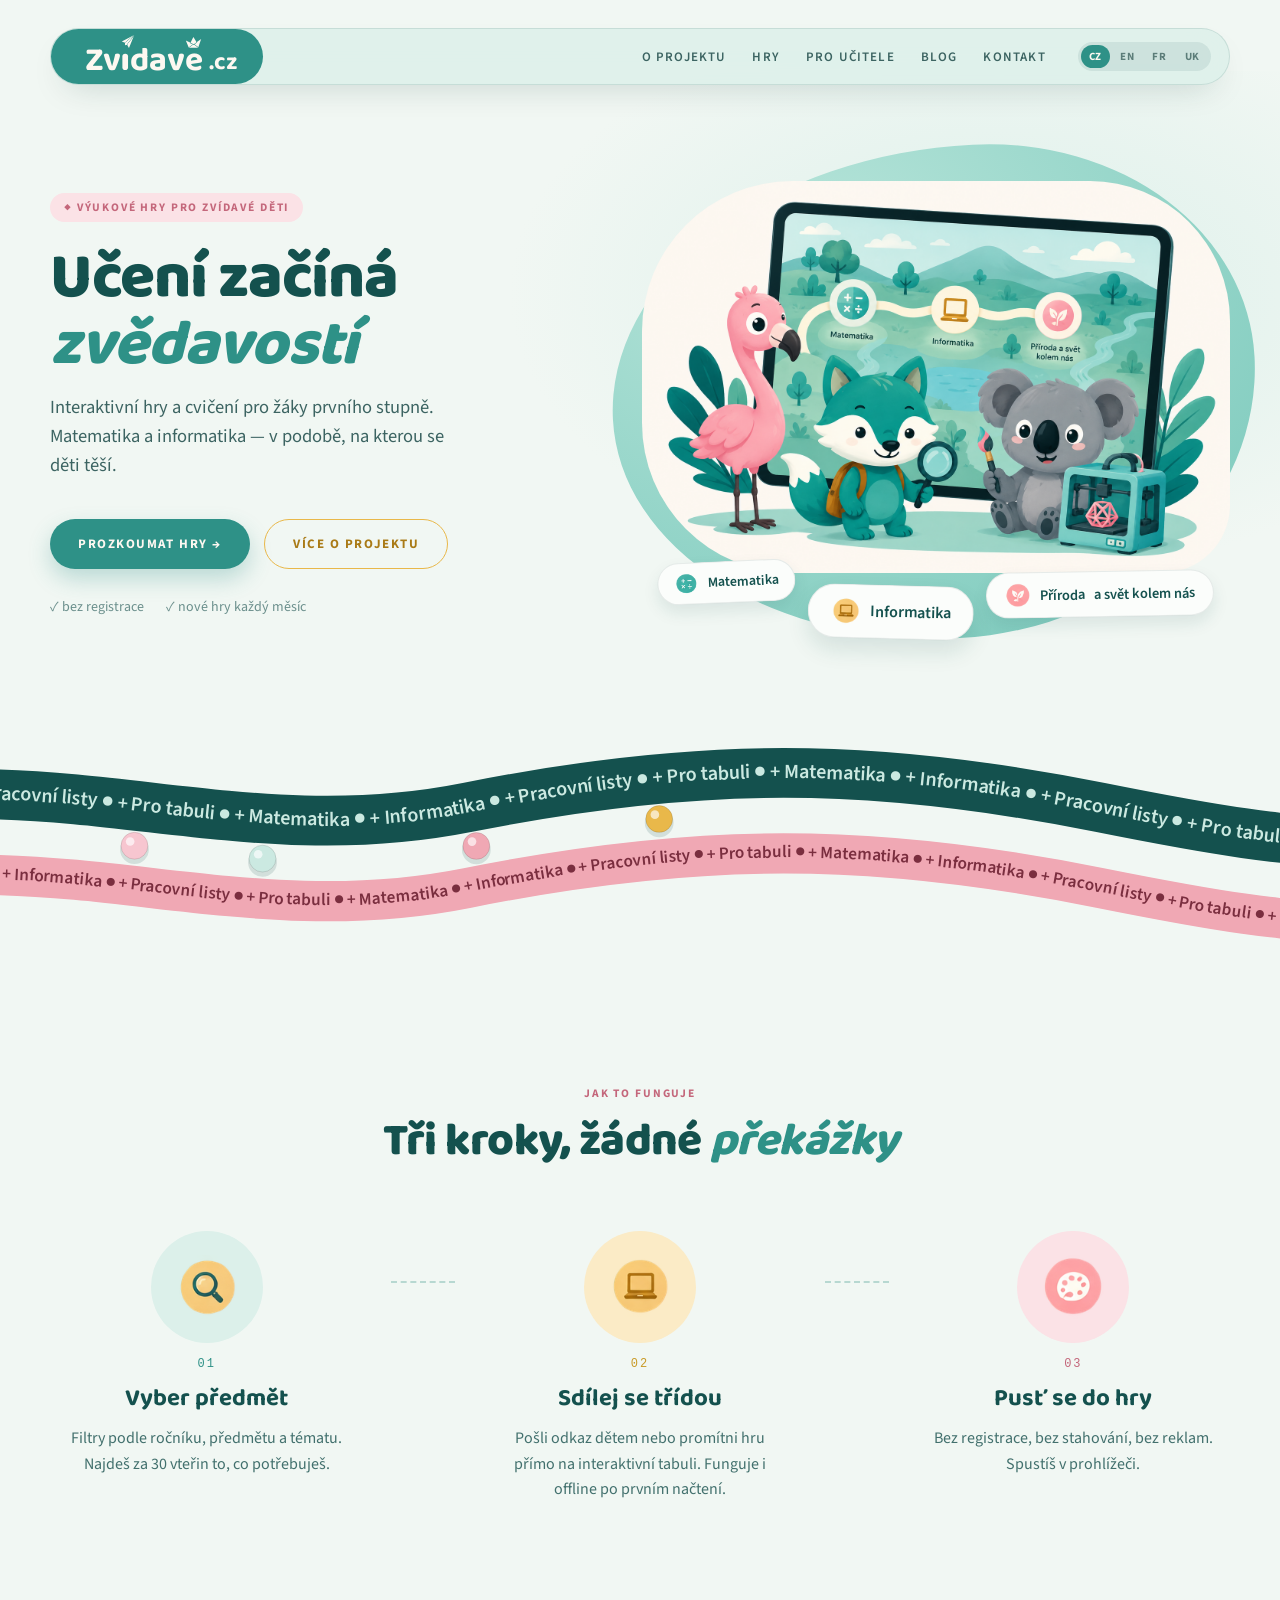
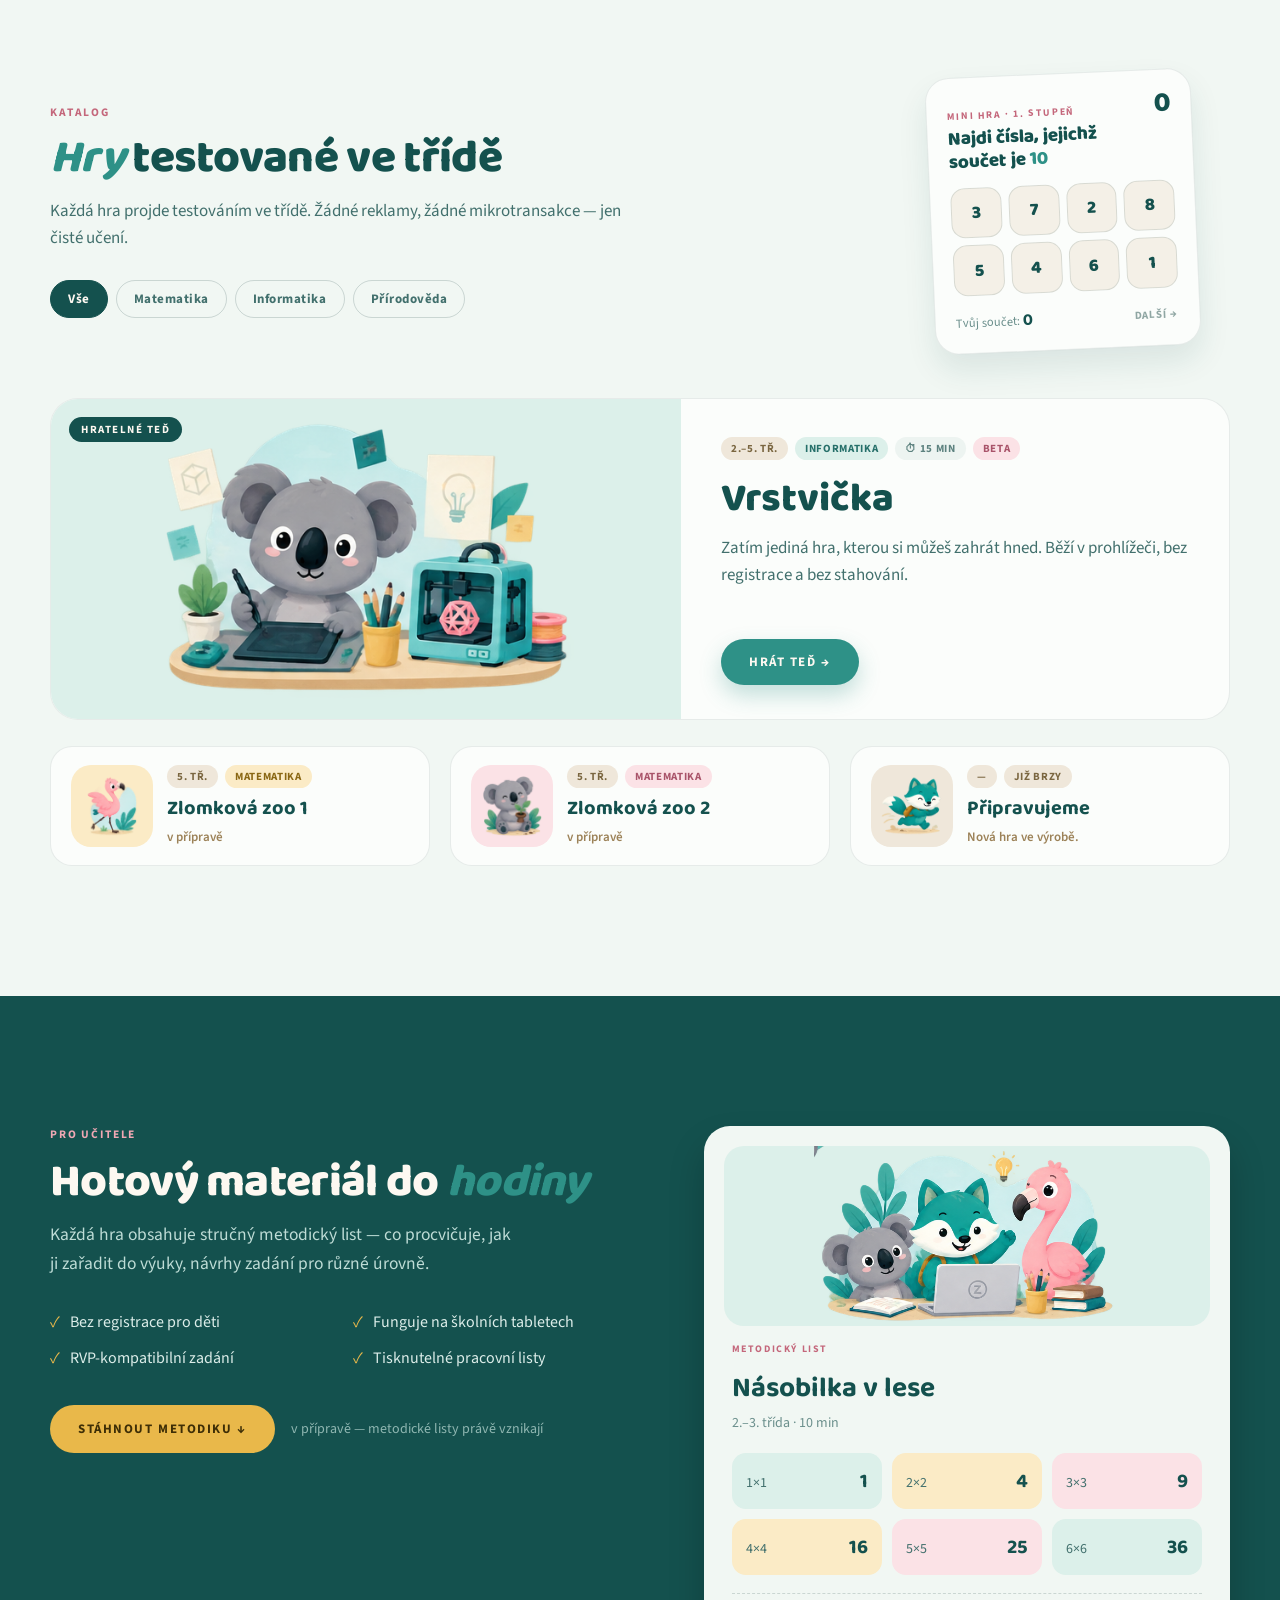
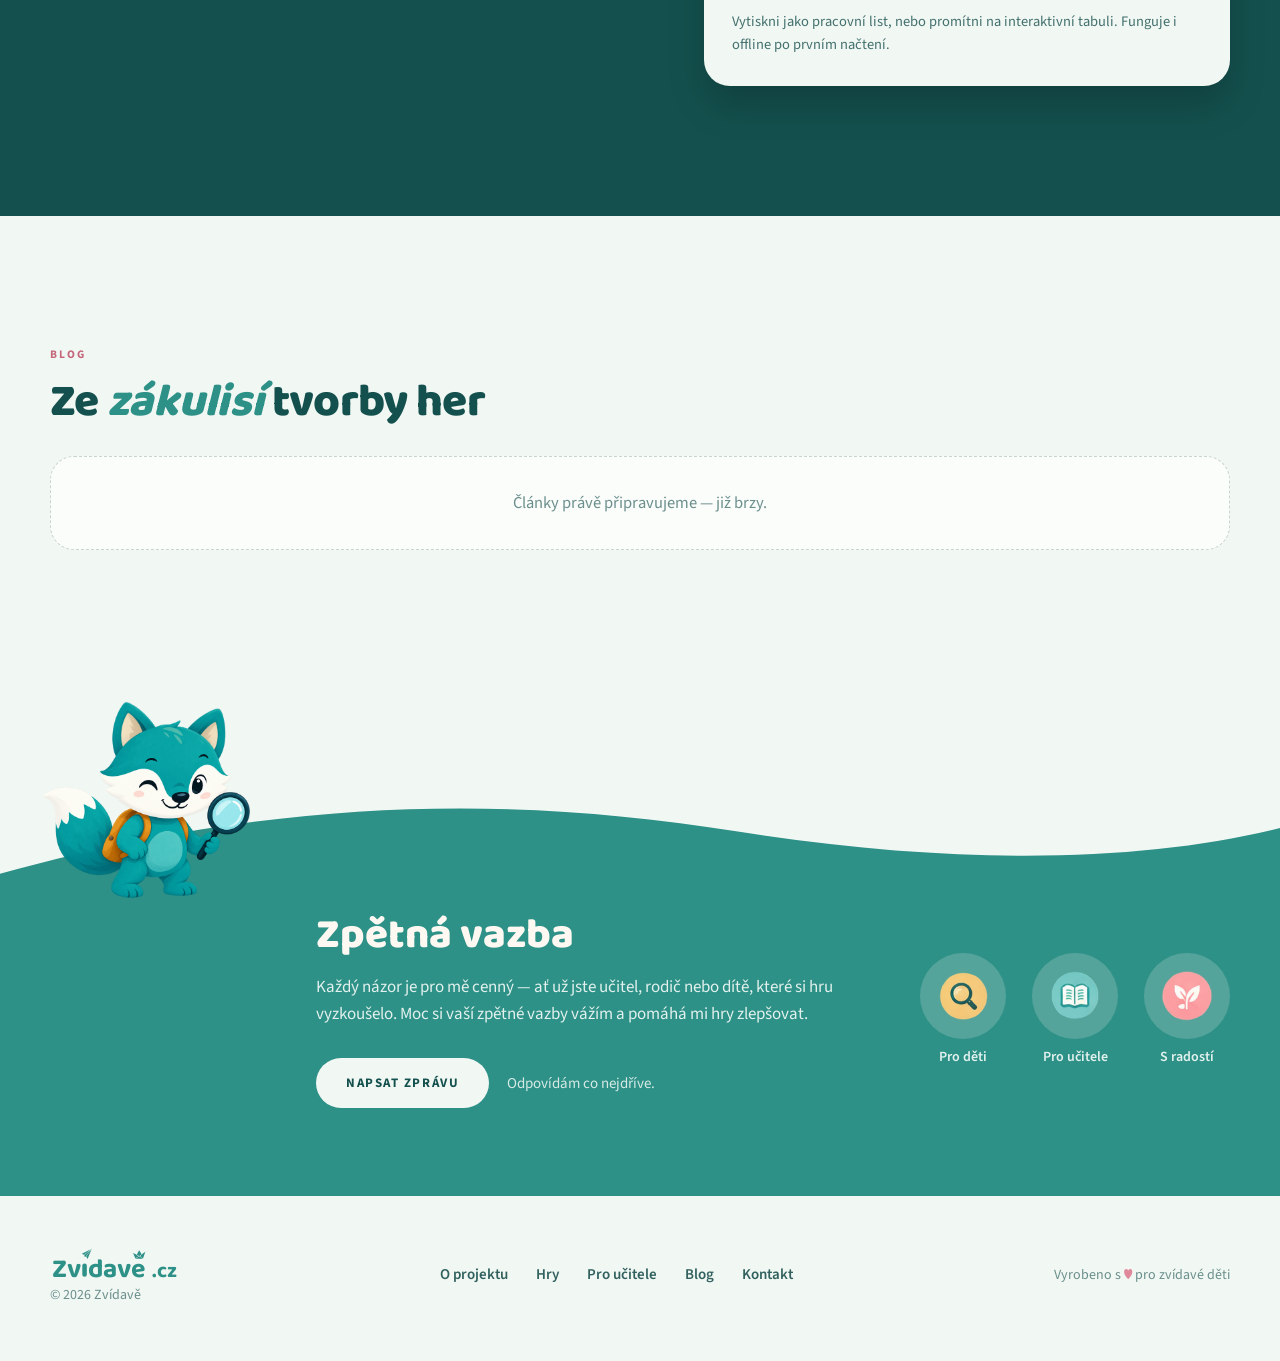
==== commit f61437d7: "Add favicon and apple-touch-icon from the favicon design Same favicon assets as the Redesign-Zvidave" ====
--- a/cs/index.html
+++ b/cs/index.html
@@ -8,6 +8,11 @@
 <link rel="preconnect" href="https://fonts.googleapis.com">
 <link rel="preconnect" href="https://fonts.gstatic.com" crossorigin>
 <link href="https://fonts.googleapis.com/css2?family=Baloo+2:wght@500;600;700;800&family=Source+Sans+3:ital,wght@0,400;0,600;0,700;1,400&display=swap" rel="stylesheet">
+<link rel="icon" type="image/svg+xml" href="../favicon.svg">
+<link rel="icon" type="image/png" sizes="32x32" href="../favicon-32.png">
+<link rel="icon" type="image/png" sizes="16x16" href="../favicon-16.png">
+<link rel="shortcut icon" href="../favicon.ico">
+<link rel="apple-touch-icon" sizes="180x180" href="../apple-touch-icon.png">
 <link rel="stylesheet" href="../css/style.css">
 </head>
 <body>
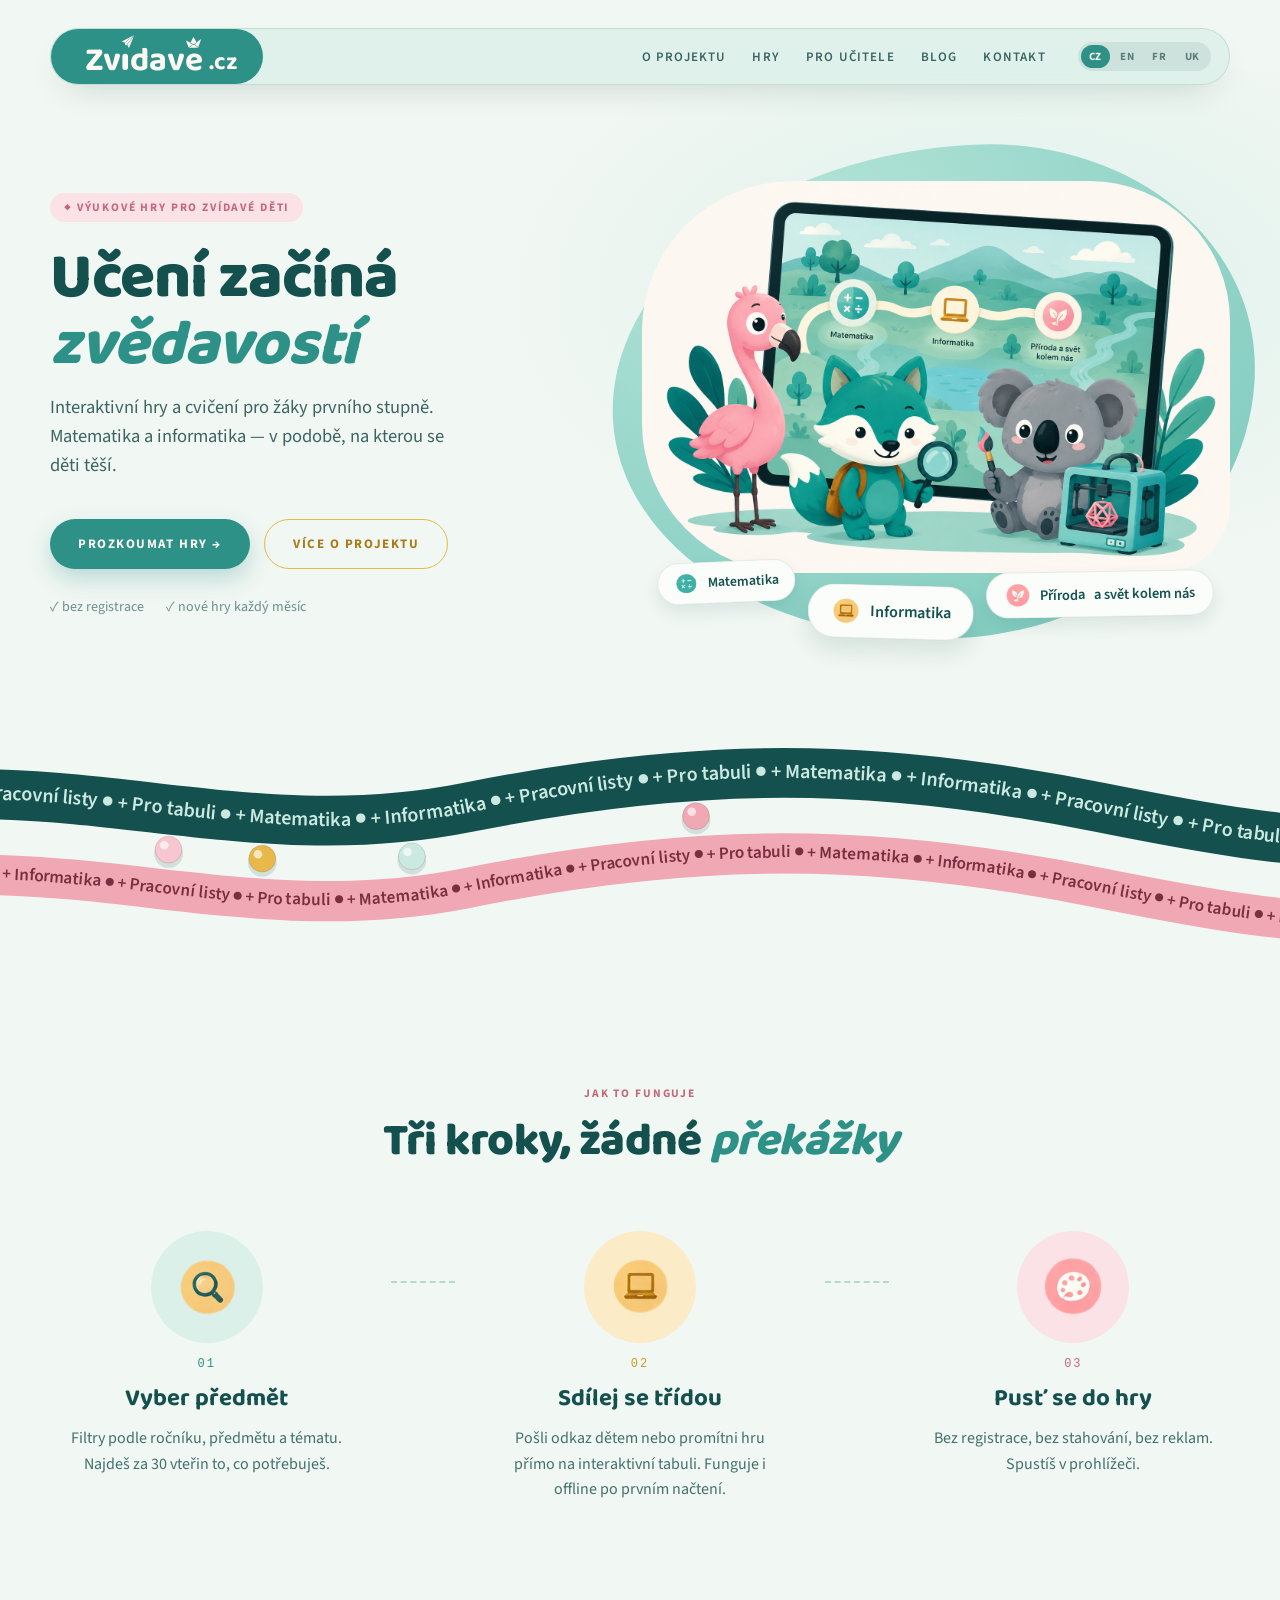
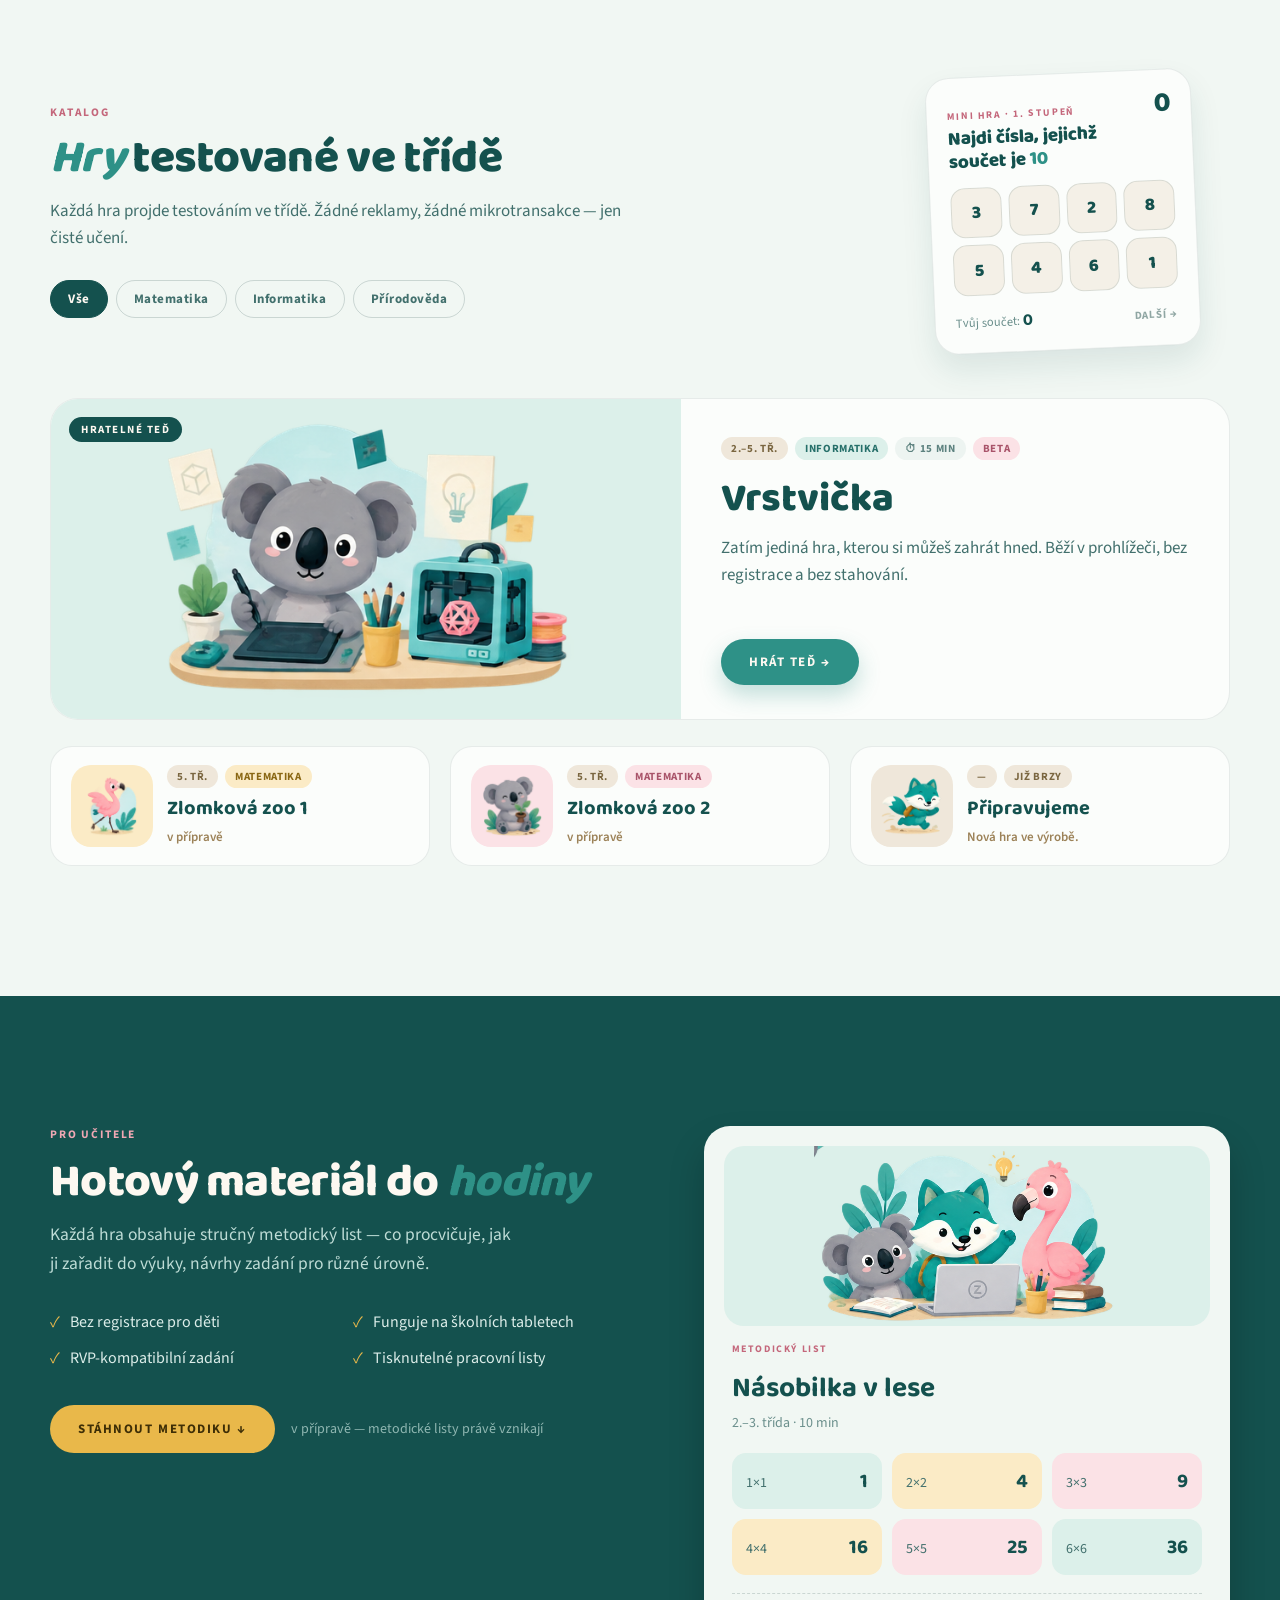
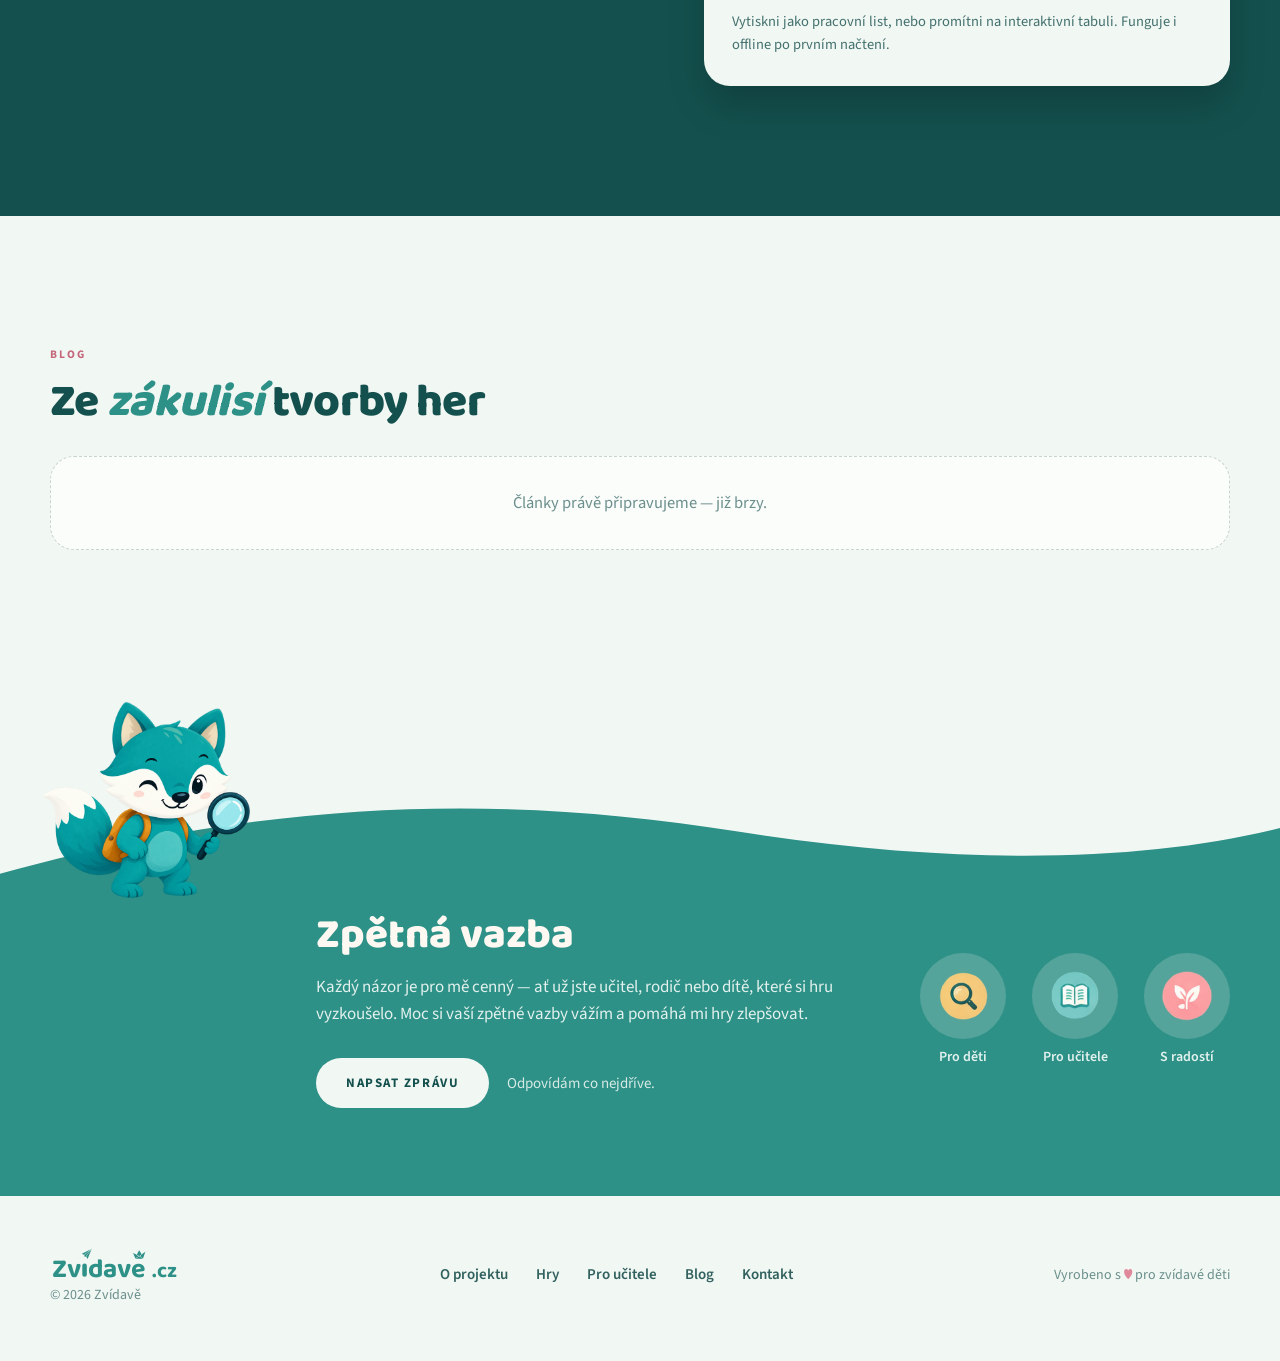
==== commit 47b7a068: "Drop apple-touch-icon, ship only the browser-tab favicon Keeping just the paper-boat/bird mark (favi" ====
--- a/cs/index.html
+++ b/cs/index.html
@@ -12,7 +12,6 @@
 <link rel="icon" type="image/png" sizes="32x32" href="../favicon-32.png">
 <link rel="icon" type="image/png" sizes="16x16" href="../favicon-16.png">
 <link rel="shortcut icon" href="../favicon.ico">
-<link rel="apple-touch-icon" sizes="180x180" href="../apple-touch-icon.png">
 <link rel="stylesheet" href="../css/style.css">
 </head>
 <body>
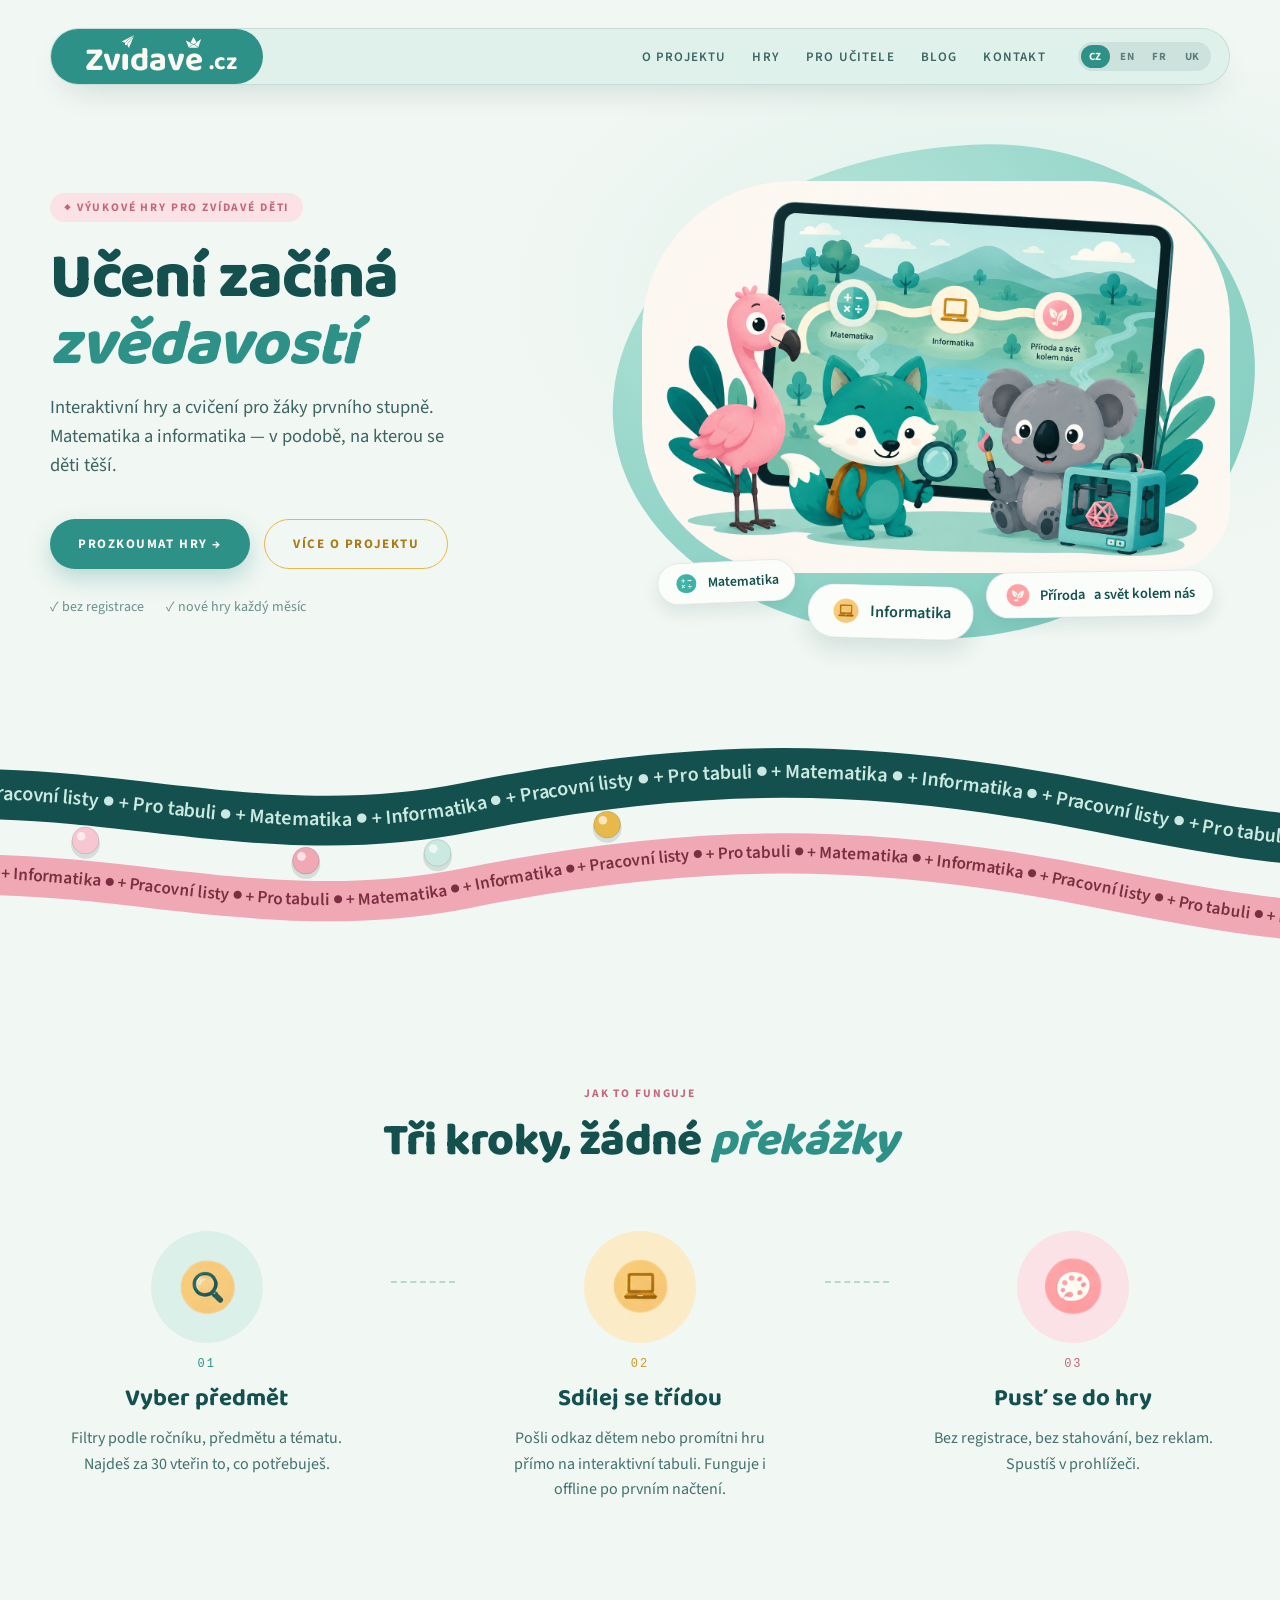
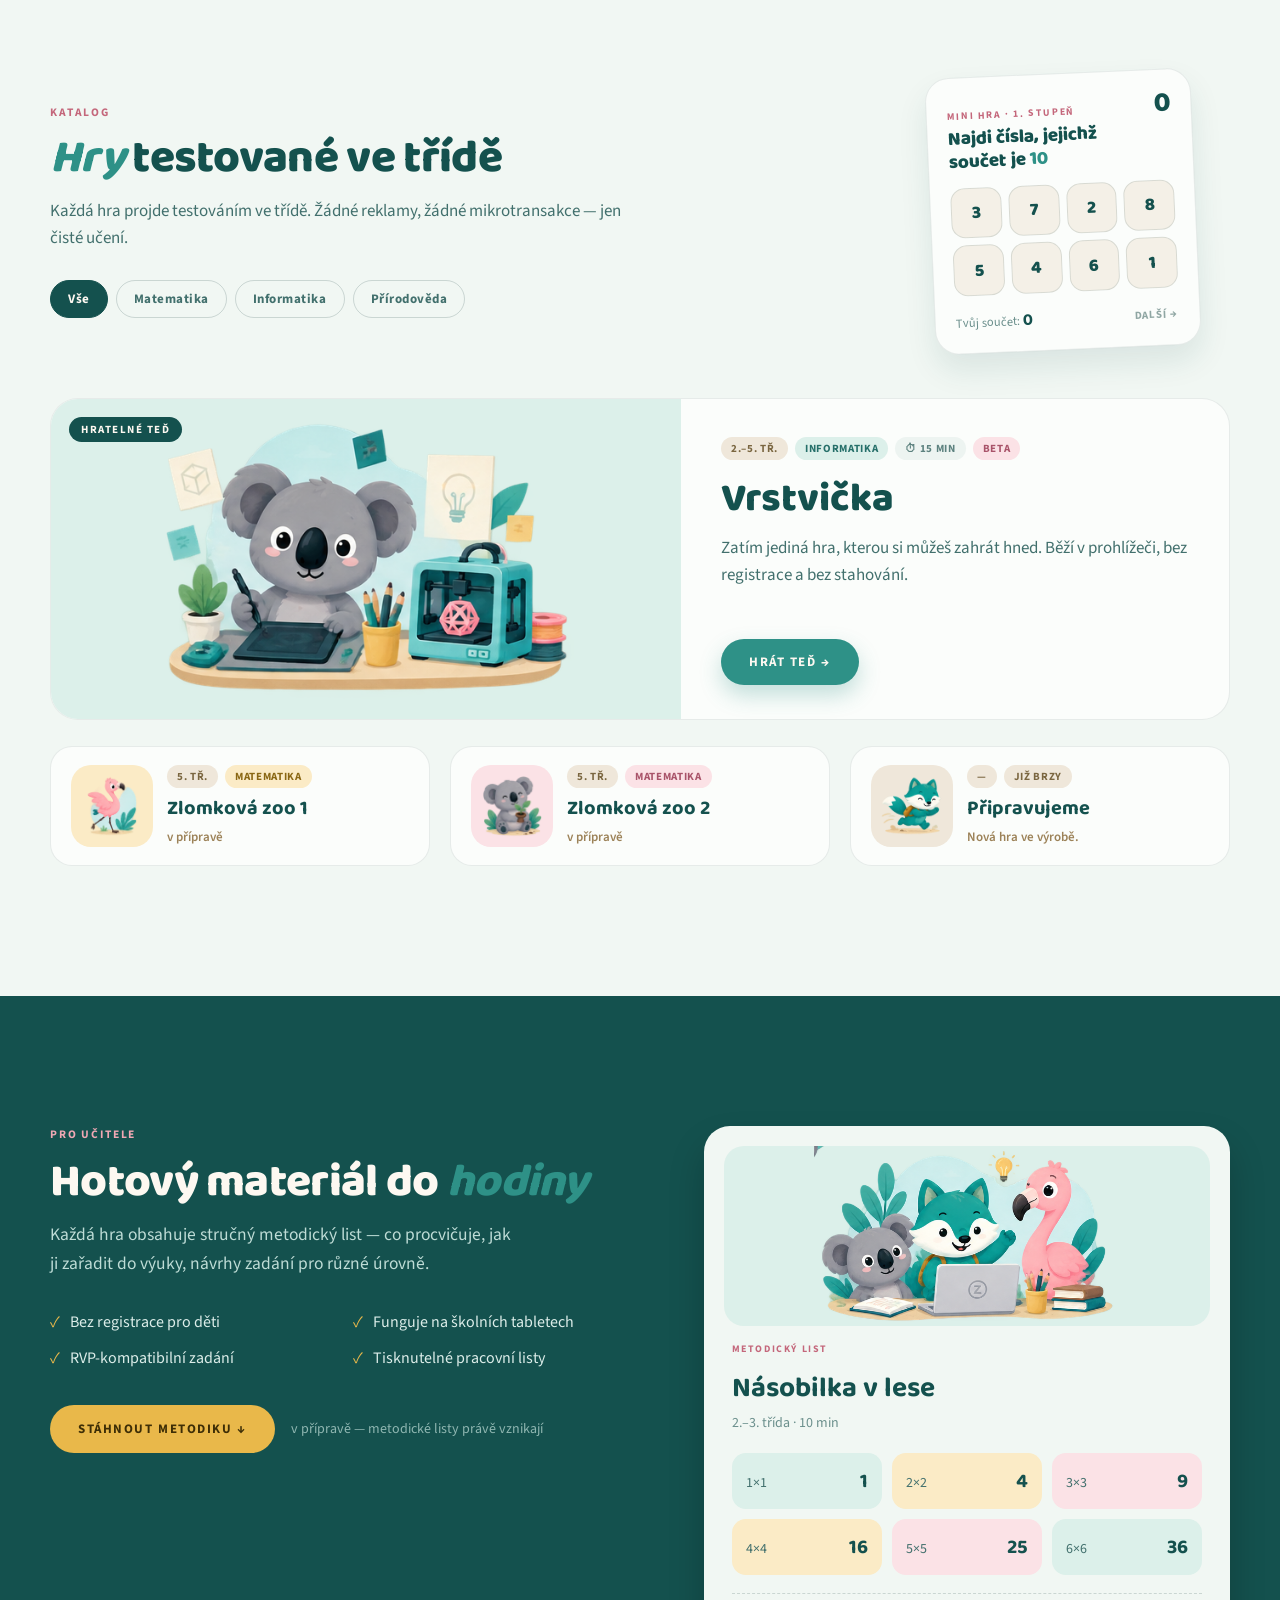
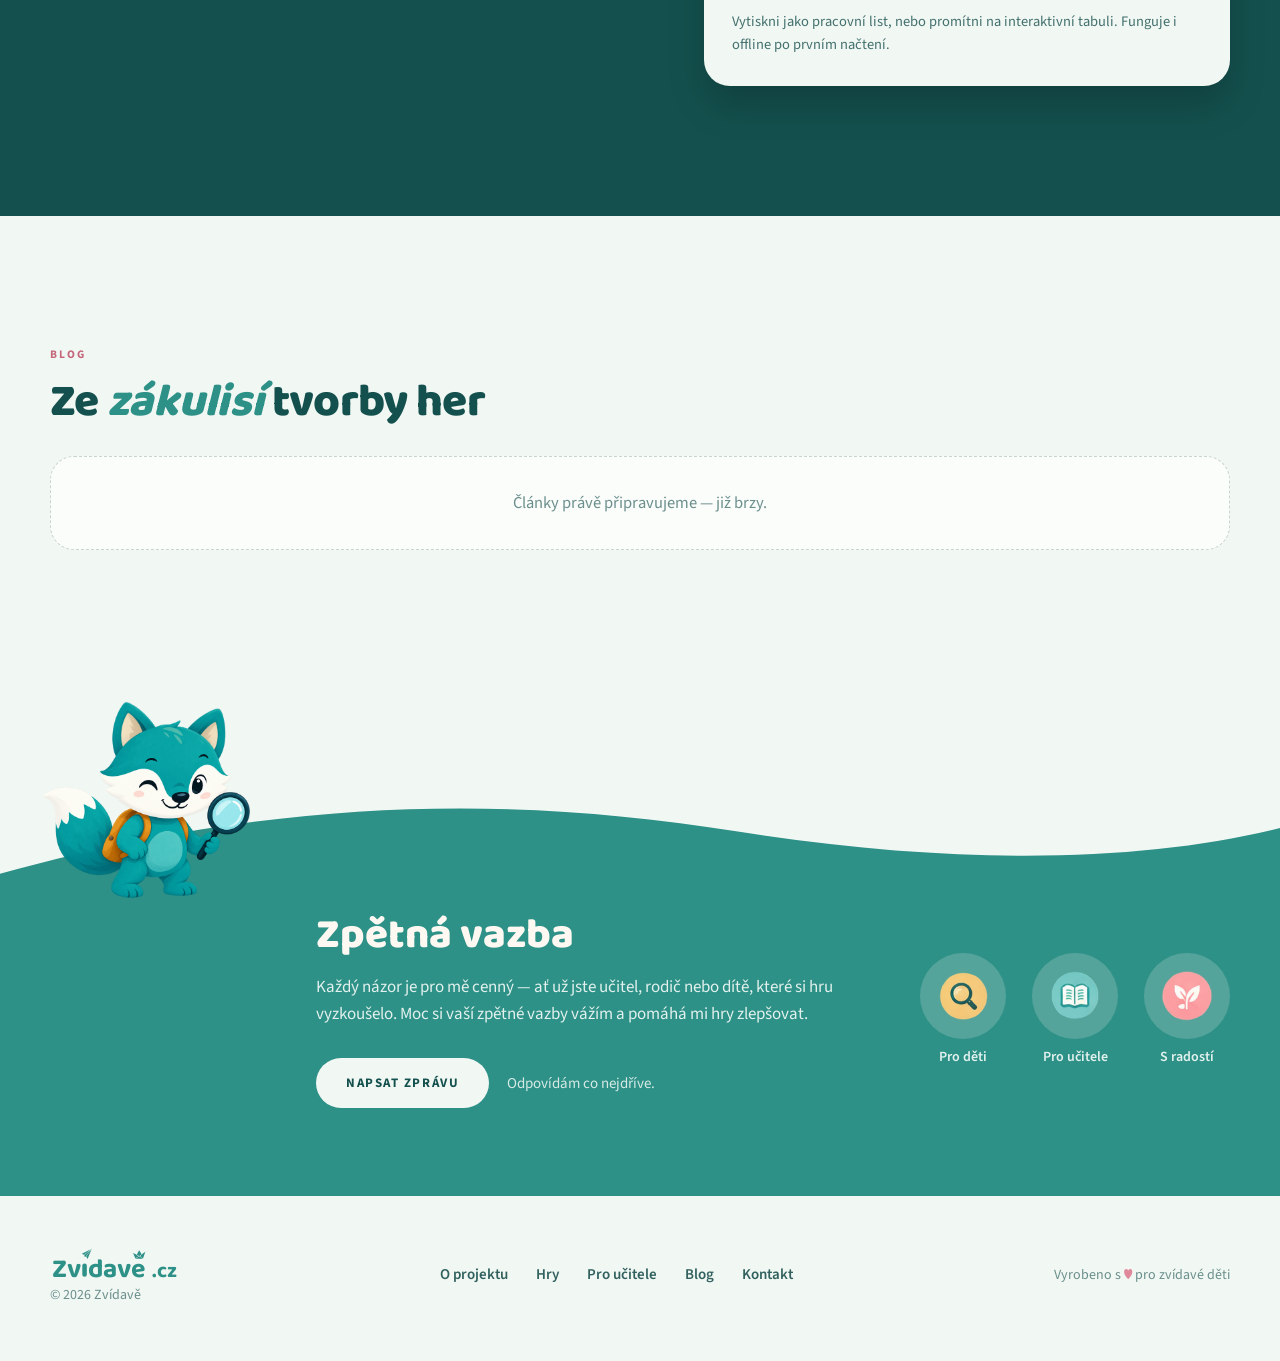
==== commit 6aae42a8: "Reorder favicon links to fix Safari tab icon Safari's icon-selection logic is unreliable with type="" ====
--- a/cs/index.html
+++ b/cs/index.html
@@ -8,10 +8,10 @@
 <link rel="preconnect" href="https://fonts.googleapis.com">
 <link rel="preconnect" href="https://fonts.gstatic.com" crossorigin>
 <link href="https://fonts.googleapis.com/css2?family=Baloo+2:wght@500;600;700;800&family=Source+Sans+3:ital,wght@0,400;0,600;0,700;1,400&display=swap" rel="stylesheet">
-<link rel="icon" type="image/svg+xml" href="../favicon.svg">
+<link rel="icon" href="../favicon.ico" sizes="32x32">
+<link rel="icon" href="../favicon.svg" type="image/svg+xml">
 <link rel="icon" type="image/png" sizes="32x32" href="../favicon-32.png">
 <link rel="icon" type="image/png" sizes="16x16" href="../favicon-16.png">
-<link rel="shortcut icon" href="../favicon.ico">
 <link rel="stylesheet" href="../css/style.css">
 </head>
 <body>
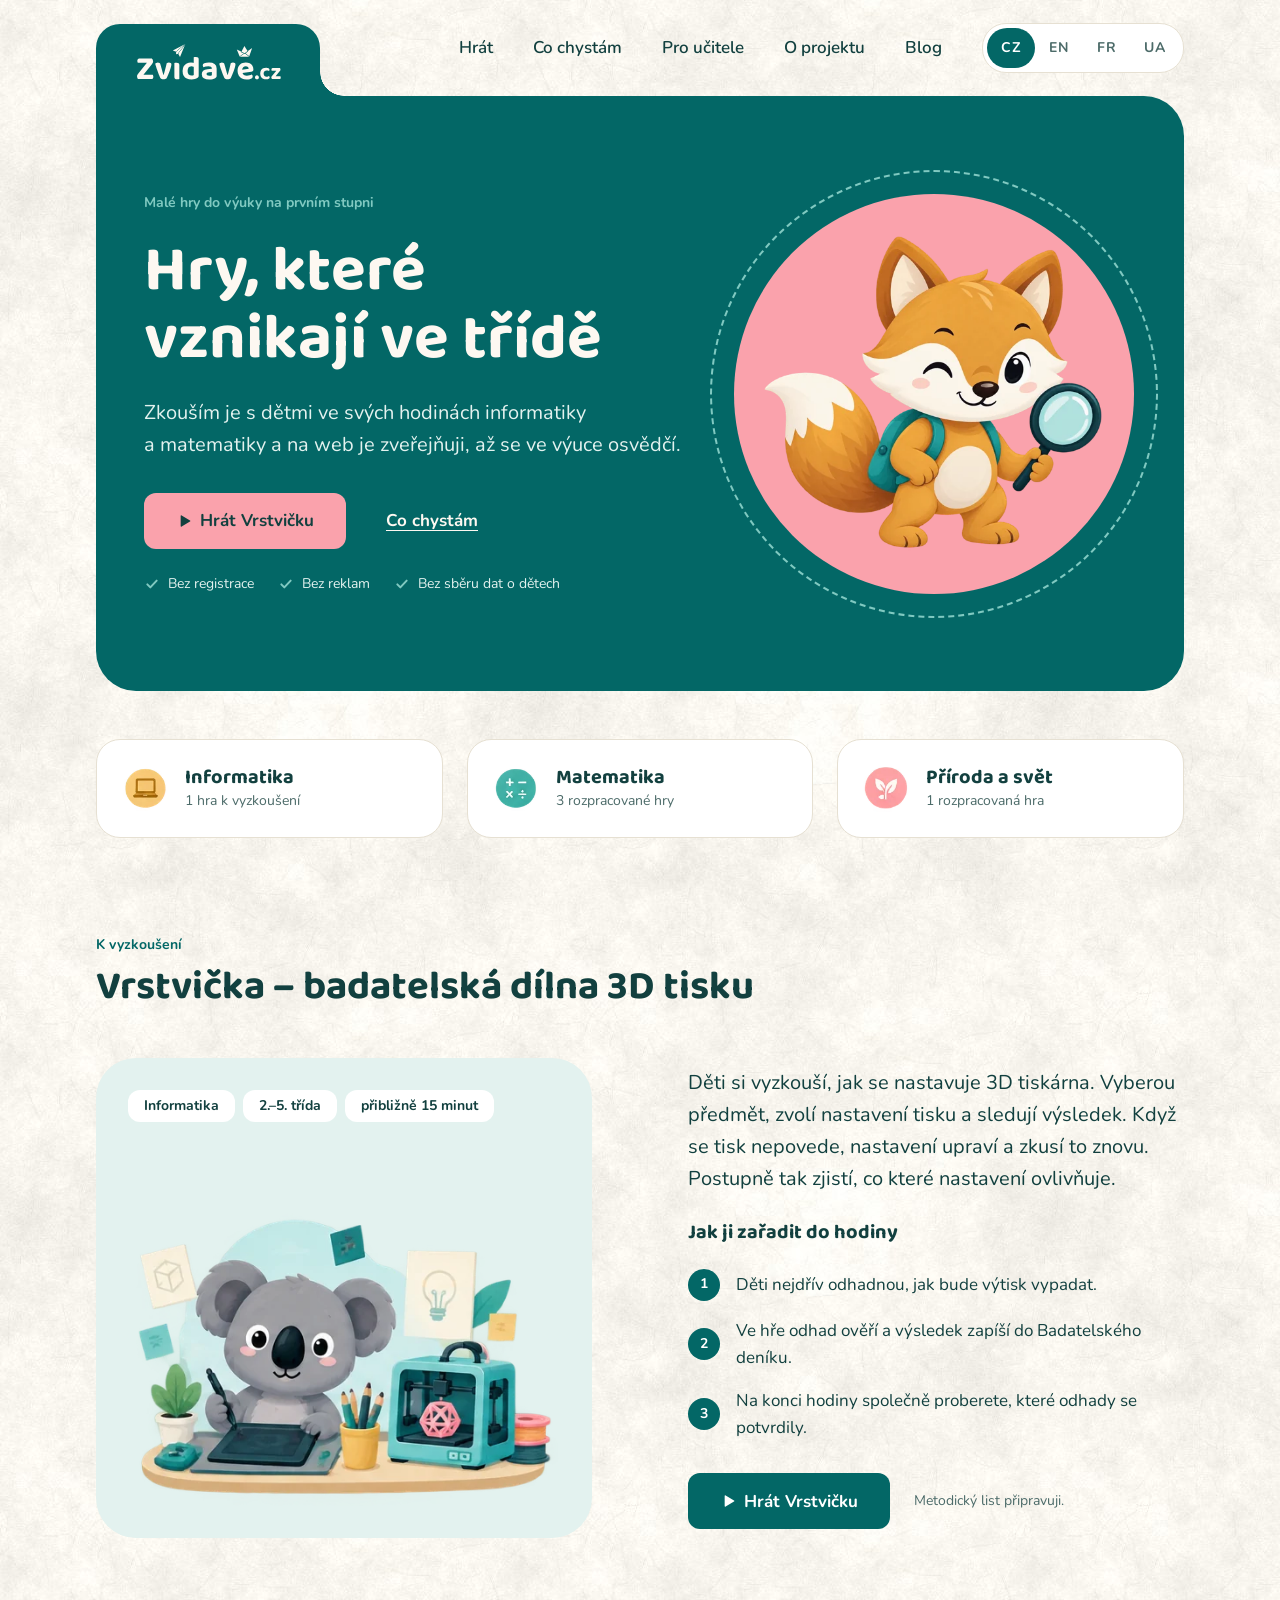
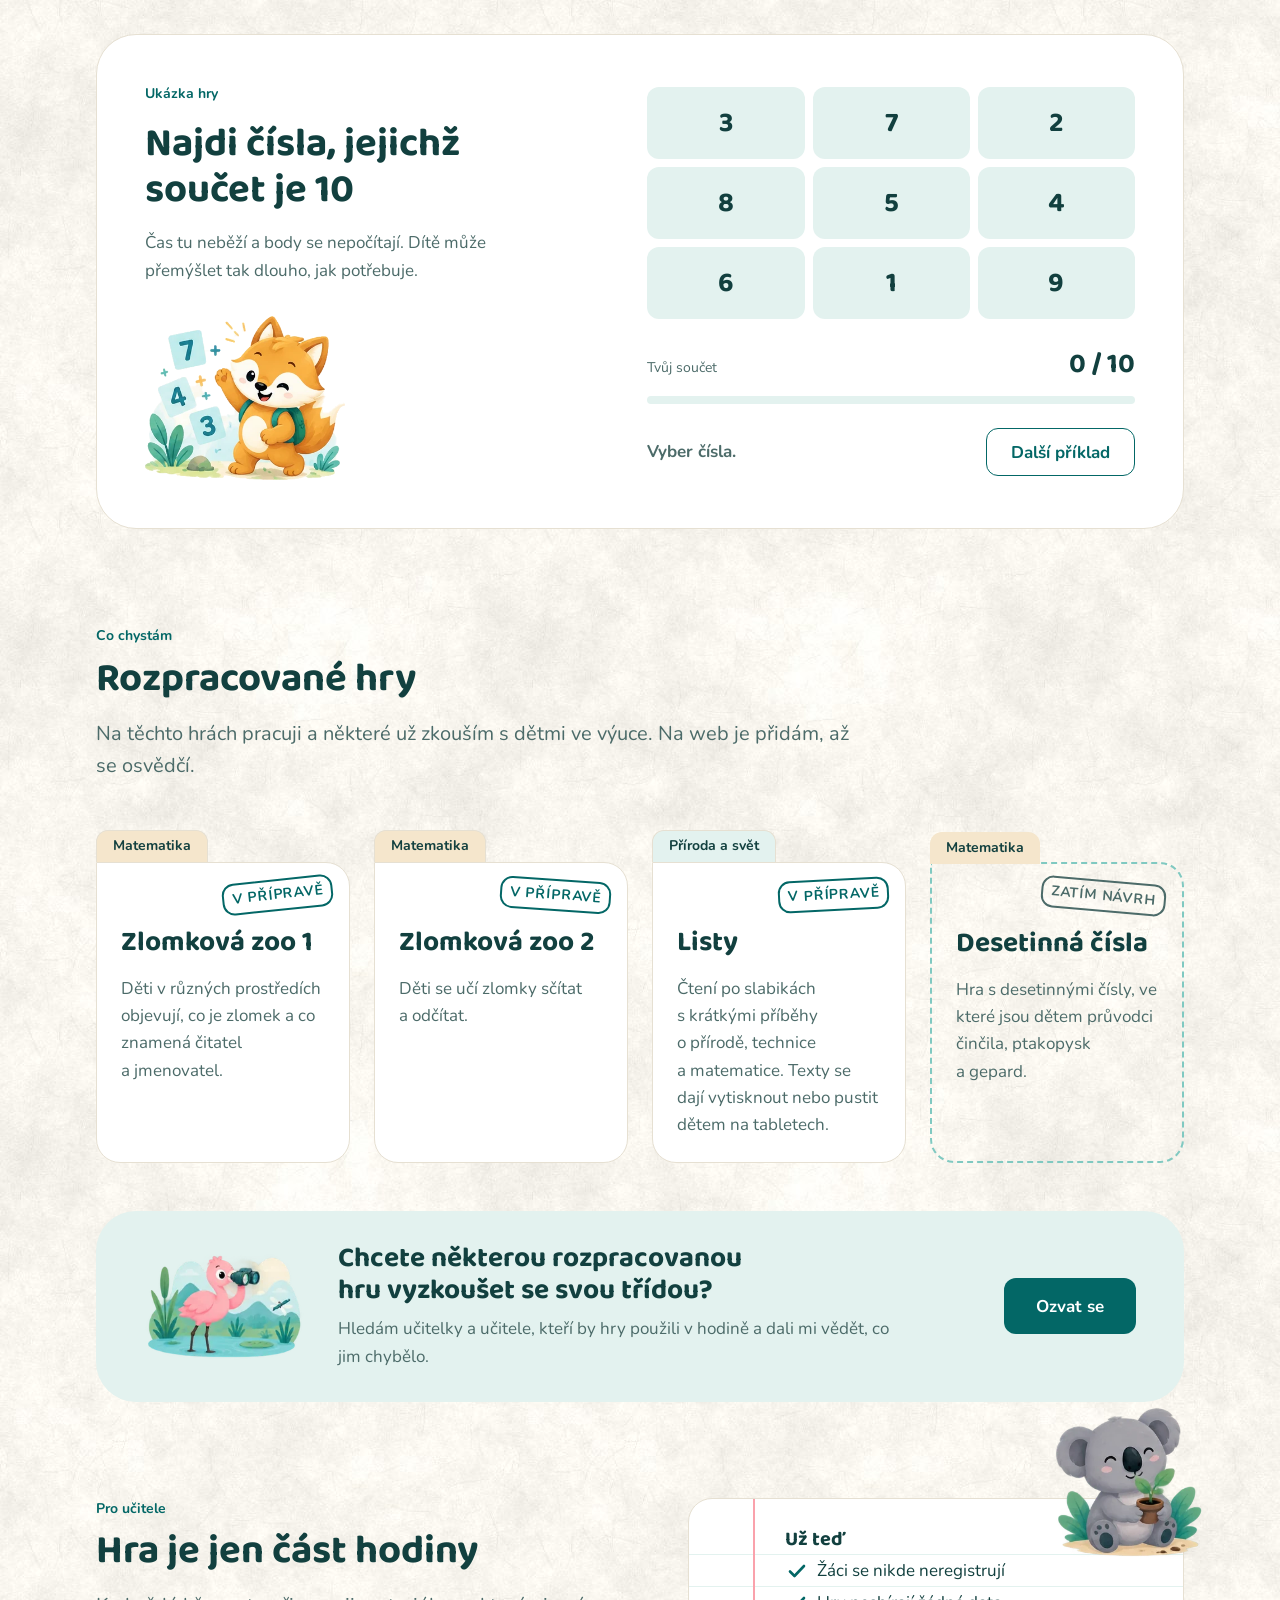
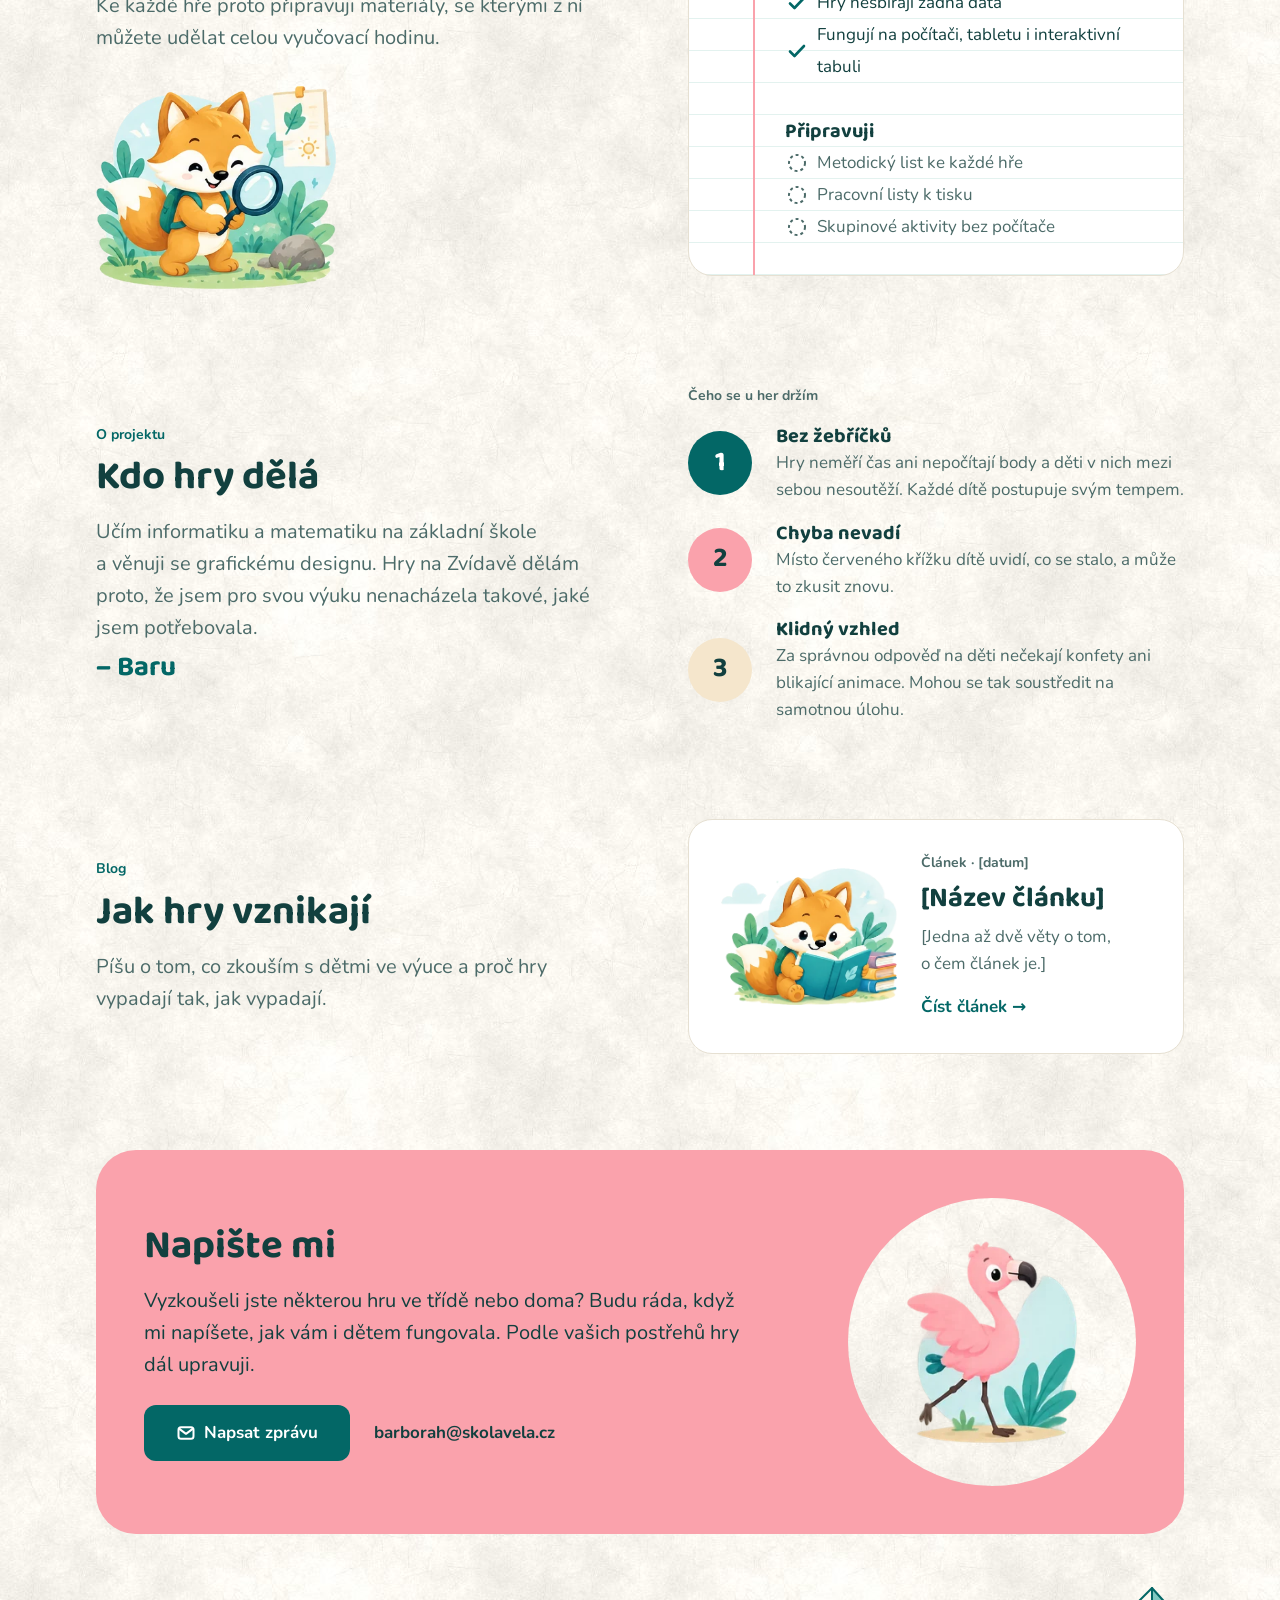
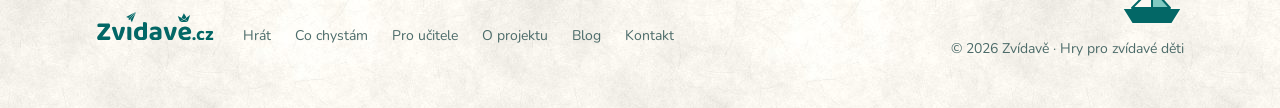
==== commit e865f938: "Nový vzhled úvodní stránky (Uklizená s charakterem) ve čtyřech jazycích - nová úvodní stránka cs/en/" ====
--- a/cs/index.html
+++ b/cs/index.html
@@ -1,338 +1,343 @@
-<!DOCTYPE html>
+<!doctype html>
 <html lang="cs">
 <head>
 <meta charset="utf-8">
 <meta name="viewport" content="width=device-width, initial-scale=1">
-<title>Zvídavě.cz — Výukové hry pro zvídavé děti</title>
-<meta name="description" content="Interaktivní hry a cvičení pro žáky prvního stupně. Matematika a informatika — bez registrace, bez stahování, bez reklam.">
-<link rel="preconnect" href="https://fonts.googleapis.com">
-<link rel="preconnect" href="https://fonts.gstatic.com" crossorigin>
-<link href="https://fonts.googleapis.com/css2?family=Baloo+2:wght@500;600;700;800&family=Source+Sans+3:ital,wght@0,400;0,600;0,700;1,400&display=swap" rel="stylesheet">
-<link rel="icon" href="../favicon.ico" sizes="32x32">
-<link rel="icon" href="../favicon.svg" type="image/svg+xml">
-<link rel="icon" type="image/png" sizes="32x32" href="../favicon-32.png">
-<link rel="icon" type="image/png" sizes="16x16" href="../favicon-16.png">
-<link rel="stylesheet" href="../css/style.css">
+<title>Zvídavě.cz – malé hry do výuky na prvním stupni</title>
+<meta name="description" content="Výukové hry pro 1. stupeň ZŠ, které vznikají přímo ve třídě. Zdarma, bez registrace, bez reklam a bez sběru dat o dětech. Teď si můžete zahrát Vrstvičku – badatelskou dílnu 3D tisku.">
+<link rel="canonical" href="https://zvidave.cz/cs/">
+<link rel="alternate" hreflang="cs" href="https://zvidave.cz/cs/">
+<link rel="alternate" hreflang="en" href="https://zvidave.cz/en/">
+<link rel="alternate" hreflang="fr" href="https://zvidave.cz/fr/">
+<link rel="alternate" hreflang="uk" href="https://zvidave.cz/uk/">
+<link rel="alternate" hreflang="x-default" href="https://zvidave.cz/cs/">
+<link rel="icon" href="../assets/favicon.svg" type="image/svg+xml">
+<meta name="theme-color" content="#036766">
+<meta property="og:type" content="website">
+<meta property="og:locale" content="cs_CZ">
+<meta property="og:title" content="Zvídavě.cz – malé hry do výuky na prvním stupni">
+<meta property="og:description" content="Hry, které vznikají přímo ve třídě. Zdarma, bez registrace, bez reklam a bez sběru dat o dětech.">
+<meta property="og:url" content="https://zvidave.cz/cs/">
+<link rel="stylesheet" href="../assets/css/zvidave.css">
+<script type="application/ld+json">
+{
+  "@context": "https://schema.org",
+  "@graph": [
+    {
+      "@type": "WebSite",
+      "name": "Zvídavě.cz",
+      "url": "https://zvidave.cz/cs/",
+      "inLanguage": "cs",
+      "description": "Malé výukové hry pro 1. stupeň ZŠ, které vznikají přímo ve třídě. Zdarma, bez registrace, bez reklam a bez sběru dat o dětech."
+    },
+    {
+      "@type": "LearningResource",
+      "name": "Vrstvička – badatelská dílna 3D tisku",
+      "url": "https://zvidave.cz/cs/hry/vrstvicka.html",
+      "inLanguage": "cs",
+      "learningResourceType": "Hra",
+      "educationalLevel": "2.–5. třída ZŠ",
+      "timeRequired": "PT15M",
+      "about": "Jak se nastavuje 3D tiskárna",
+      "isAccessibleForFree": true,
+      "description": "Děti si vyzkouší, jak se nastavuje 3D tiskárna. Vyberou předmět, zvolí nastavení tisku a sledují výsledek. Pokusy si zapisují do Badatelského deníku."
+    }
+  ]
+}
+</script>
+<!-- Sem případně vlož měřicí kód analytiky. -->
 </head>
 <body>
-
-<!-- ===== HEADER : MOBILE ===== -->
-<header class="zv-header zv-only-mobile">
-  <a href="#top" class="zv-logo-badge">
-    <svg viewBox="0 30 512 146" class="zv-logo-svg" role="img" aria-label="Zvídavě">
-      <text x="30" y="176" font-family="'Baloo 2', cursive" font-size="132" font-weight="700" fill="#FDF8F1"><tspan>Zv</tspan><tspan fill="none">i</tspan><tspan>dav</tspan><tspan>e</tspan></text>
-      <rect x="178.7" y="111.3" width="22.3" height="64.7" rx="11.1" fill="#FDF8F1"></rect>
-      <g transform="translate(173.2 35.3) scale(0.5544)" class="zv8-bird-btn" data-zv8="fly" style="cursor:pointer"><g class="zv8-bird"><polygon points="94.3,5.4 5.4,50.9 28.8,60.4" fill="#FDF8F1" stroke="#2E9187" stroke-width="6" stroke-linejoin="round" paint-order="stroke"></polygon><polygon points="94.3,5.4 43.1,69.8 43.7,74.1 56.6,97" fill="#FDF8F1" stroke="#2E9187" stroke-width="6" stroke-linejoin="round" paint-order="stroke"></polygon><polygon points="94.3,5.4 28.8,60.4 28.8,77.6 43.7,74.1 43.1,69.8" fill="#FDF8F1" stroke="#2E9187" stroke-width="6" stroke-linejoin="round" paint-order="stroke"></polygon></g></g>
-      <g transform="translate(425.9 43.2) scale(0.6600)" class="zv8-boat-btn" data-zv8="rock" style="cursor:pointer"><g class="zv8-boat"><polygon points="4.3,24.6 51.5,47.8 22,68.5" fill="#FDF8F1" stroke="#2E9187" stroke-width="6" stroke-linejoin="round" paint-order="stroke"></polygon><polygon points="95.7,15.9 51.5,47.8 77.6,67.7" fill="#FDF8F1" stroke="#2E9187" stroke-width="6" stroke-linejoin="round" paint-order="stroke"></polygon><polygon points="22,68.5 51.5,47.8 77.6,67.7" fill="#FDF8F1" stroke="#2E9187" stroke-width="6" stroke-linejoin="round" paint-order="stroke"></polygon><polygon points="49.4,4.3 31.9,37.9 51.5,47.8 68.5,34.5" fill="#FDF8F1" stroke="#2E9187" stroke-width="6" stroke-linejoin="round" paint-order="stroke"></polygon></g></g>
+<a class="skip" href="#obsah">Přeskočit na obsah</a>
+
+<header class="lista">
+  <a href="./" class="logo" id="logo" aria-label="Zvídavě.cz – domů">
+    <svg viewBox="0 30 630 146" width="160" height="37" aria-hidden="true">
+      <path d="M40.1 154 87.3 95.6H93.4Q98.4 99.8 98.4 106.5Q98.4 109.4 97 112.2Q95.7 115 93.6 117.7L46.7 176H39.5Q37.6 174.4 36.3 171.6Q35 168.9 35 165.5Q35 162.5 36.5 159.5Q38 156.6 40.1 154ZM42.2 176 51.5 159.5H97.1Q97.9 160.8 98.6 162.9Q99.3 165 99.3 167.5Q99.3 171.9 97.4 173.9Q95.4 176 92.1 176ZM89.5 95.6 82.2 112.2H38.3Q37.5 110.8 36.8 108.8Q36.1 106.7 36.1 104.2Q36.1 99.9 38.1 97.8Q40.1 95.6 43.5 95.6ZM161.1 111.3Q165.1 111.3 167.9 113.1Q170.6 114.9 170.6 119.2Q170.6 121.5 169.2 126.5Q167.9 131.6 165.7 138.1Q163.5 144.7 160.9 151.6Q158.3 158.5 155.6 164.5Q153 170.5 150.9 174.4Q149.5 175.5 146.3 176.3Q143.2 177.2 139.3 177.2Q134.8 177.2 131.6 176Q128.3 174.8 127 172.3Q125.6 169.6 123.5 164.5Q121.4 159.5 119 153.1Q116.6 146.7 114.2 139.8Q111.9 133 109.9 126.7Q107.9 120.3 106.7 115.5Q108.4 113.8 111.1 112.6Q113.8 111.3 117 111.3Q121.1 111.3 123.7 113.1Q126.4 114.8 127.6 119.5L133.5 140.5Q134.5 144.1 135.6 147.9Q136.8 151.6 137.7 154.8Q138.7 158 139.2 160.1H139.9Q143 149.5 146.2 137.3Q149.5 125.1 152 113.5Q156 111.3 161.1 111.3ZM182.3 139.4H201.9V175.9Q200.7 176.2 198.3 176.6Q195.9 177 193.2 177Q187.5 177 184.9 175Q182.3 172.9 182.3 167.8ZM201.9 145.6H182.3V112.8Q183.6 112.5 185.9 112.1Q188.3 111.7 191.1 111.7Q196.8 111.7 199.3 113.7Q201.9 115.7 201.9 120.9ZM258.8 160.4V120.6L278.3 120.6V162.9Q278.3 166 277 168.1Q275.7 170.3 272.8 172.1Q269.2 174.4 263.5 176.2Q257.7 178 250.2 178Q239.2 178 231.3 174.3Q223.3 170.6 219 163.2Q214.7 155.7 214.7 144.6Q214.7 133 219.1 125.5Q223.5 118 231 114.4Q238.5 110.7 247.7 110.7Q252.4 110.7 256.1 111.7Q259.9 112.8 262.2 114.2V130.4Q260.3 128.8 257.3 127.5Q254.3 126.1 250.3 126.1Q245.6 126.1 242.1 128.1Q238.5 130 236.5 134.1Q234.6 138.2 234.6 144.6Q234.6 153.8 238.7 158.2Q242.9 162.5 250.1 162.5Q253 162.5 255.2 161.8Q257.4 161.1 258.8 160.4ZM278.3 124.4 258.7 124.5V90.1Q260 89.7 262.4 89.3Q264.8 88.9 267.5 88.9Q273.2 88.9 275.8 90.9Q278.3 92.8 278.3 98.1ZM319.9 163.5Q322.9 163.5 325.9 162.9Q328.8 162.3 330.2 161.4V148.8L319 149.8Q314.6 150.1 312 151.7Q309.4 153.4 309.4 156.5Q309.4 159.7 311.9 161.6Q314.3 163.5 319.9 163.5ZM319.1 110.7Q332.8 110.7 340.9 116.4Q349.1 122.1 349.1 134.2V164.2Q349.1 167.5 347.4 169.5Q345.7 171.5 343.1 173Q339.2 175.3 333.3 176.7Q327.4 178 319.9 178Q306.4 178 298.4 172.8Q290.4 167.6 290.4 157.1Q290.4 148.2 295.9 143.3Q301.5 138.5 312.4 137.4L330.1 135.6V134Q330.1 129.5 326.6 127.5Q323.1 125.5 316.6 125.5Q311.6 125.5 306.8 126.7Q301.9 127.9 298.1 129.6Q296.5 128.4 295.4 126.3Q294.3 124.1 294.3 121.8Q294.3 116.2 300.3 113.7Q304.1 112.2 309.2 111.4Q314.3 110.7 319.1 110.7ZM413.8 111.3Q417.9 111.3 420.6 113.1Q423.4 114.9 423.4 119.2Q423.4 121.5 422 126.5Q420.7 131.6 418.5 138.1Q416.3 144.7 413.7 151.6Q411 158.5 408.4 164.5Q405.8 170.5 403.7 174.4Q402.2 175.5 399.1 176.3Q395.9 177.2 392.1 177.2Q387.6 177.2 384.4 176Q381.1 174.8 379.8 172.3Q378.4 169.6 376.3 164.5Q374.2 159.5 371.8 153.1Q369.4 146.7 367 139.8Q364.7 133 362.7 126.7Q360.7 120.3 359.5 115.5Q361.2 113.8 363.9 112.6Q366.6 111.3 369.8 111.3Q373.9 111.3 376.5 113.1Q379.1 114.8 380.4 119.5L386.2 140.5Q387.3 144.1 388.4 147.9Q389.5 151.6 390.5 154.8Q391.5 158 392 160.1H392.6Q395.8 149.5 399 137.3Q402.2 125.1 404.7 113.5Q408.8 111.3 413.8 111.3ZM443.7 153.5 442.9 140.3 475.7 135.2Q475.3 131.5 472.5 128.3Q469.6 125.2 463.9 125.2Q457.9 125.2 453.9 129.2Q450 133.2 449.8 140.7L450.4 149.8Q451.6 156.9 456.6 160.1Q461.6 163.2 468.6 163.2Q474.1 163.2 479 161.6Q483.9 160.1 486.8 158.3Q488.8 159.5 490.1 161.6Q491.4 163.7 491.4 166.1Q491.4 170 488.3 172.7Q485.1 175.4 479.7 176.7Q474.2 178 467.2 178Q457 178 448.9 174.2Q440.8 170.3 436.2 162.6Q431.6 155 431.6 143.5Q431.6 135.1 434.3 128.9Q436.9 122.6 441.5 118.6Q446 114.6 451.8 112.7Q457.6 110.7 463.8 110.7Q472.9 110.7 479.6 114.3Q486.4 117.9 490.3 124.1Q494.1 130.3 494.1 138.5Q494.1 142.6 491.9 144.7Q489.7 146.8 485.7 147.3ZM500.3 169.6Q500.3 166.2 502.4 163.9Q504.6 161.6 508.1 161.6Q511.7 161.6 513.8 163.9Q515.9 166.2 515.9 169.6Q515.9 172.9 513.8 175.1Q511.7 177.4 508.1 177.4Q504.6 177.4 502.4 175.1Q500.3 172.9 500.3 169.6ZM546.4 142.1Q541.5 142.1 538 145.3Q534.5 148.4 534.5 154.5Q534.5 160.6 537.9 163.7Q541.2 166.7 546.3 166.7Q549.2 166.7 551.5 166Q553.7 165.2 555.2 164.3Q556.8 165.4 557.6 166.7Q558.4 168 558.4 169.8Q558.4 173.2 554.8 175.2Q551.2 177.3 544.9 177.3Q537.7 177.3 532.3 174.8Q526.9 172.2 524 167.1Q521 162 521 154.5Q521 146.8 524.2 141.7Q527.4 136.6 532.8 134Q538.1 131.5 544.5 131.5Q550.7 131.5 554.2 133.7Q557.8 135.9 557.8 139.3Q557.8 140.9 557.1 142.2Q556.3 143.5 555.2 144.5Q553.6 143.6 551.4 142.8Q549.2 142.1 546.4 142.1ZM572.9 176H567.6Q566.3 174.9 565.6 173.4Q564.9 171.9 564.9 170Q564.9 168.4 565.6 166.9Q566.4 165.3 567.5 163.9L593.6 132.8H598.3Q599.5 134 600.3 135.4Q601 136.9 601 138.8Q601 140.4 600.3 142Q599.5 143.5 598.4 144.9ZM595.6 132.8V143.2H566.6Q566.1 142.4 565.7 141Q565.3 139.6 565.3 138.1Q565.3 135.3 566.5 134.1Q567.8 132.8 569.8 132.8ZM571.3 176V165.6H600.6Q601.1 166.4 601.6 167.8Q602 169.2 602 170.8Q602 173.5 600.8 174.8Q599.5 176 597.4 176Z" fill="#FDF8F1"/>
+      <path class="draha" d="M 201 64 C 261 -66, 501 -126, 601 -36 C 671 34, 701 -126, 591 -106 C 421 -86, 51 -106, 201 64" fill="none" stroke="#80C9C1" stroke-width="6" stroke-linecap="round" stroke-dasharray="6 18"/>
+      <g class="vlastovka">
+        <g transform="translate(173.2 35.3) scale(0.5544)">
+          <polygon points="94.3,5.4 5.4,50.9 28.8,60.4" fill="#FDF8F1" stroke="#036766" stroke-width="6" stroke-linejoin="round" paint-order="stroke"/>
+          <polygon points="94.3,5.4 43.1,69.8 43.7,74.1 56.6,97" fill="#FDF8F1" stroke="#036766" stroke-width="6" stroke-linejoin="round" paint-order="stroke"/>
+          <polygon points="94.3,5.4 28.8,60.4 28.8,77.6 43.7,74.1 43.1,69.8" fill="#FDF8F1" stroke="#036766" stroke-width="6" stroke-linejoin="round" paint-order="stroke"/>
+        </g>
+      </g>
+      <g transform="translate(425.9 43.2) scale(0.6600)">
+        <polygon points="4.3,24.6 51.5,47.8 22,68.5" fill="#FDF8F1" stroke="#036766" stroke-width="6" stroke-linejoin="round" paint-order="stroke"/>
+        <polygon points="95.7,15.9 51.5,47.8 77.6,67.7" fill="#FDF8F1" stroke="#036766" stroke-width="6" stroke-linejoin="round" paint-order="stroke"/>
+        <polygon points="22,68.5 51.5,47.8 77.6,67.7" fill="#FDF8F1" stroke="#036766" stroke-width="6" stroke-linejoin="round" paint-order="stroke"/>
+        <polygon points="49.4,4.3 31.9,37.9 51.5,47.8 68.5,34.5" fill="#FDF8F1" stroke="#036766" stroke-width="6" stroke-linejoin="round" paint-order="stroke"/>
+      </g>
     </svg>
-    <span class="zv-logo-cz">.cz</span>
+    <span class="logo-oblouk" aria-hidden="true"></span>
   </a>
-  <button class="zv-menu-btn" id="zvMenuBtn" aria-label="Menu" aria-expanded="false">
-    <svg viewBox="0 0 24 24" width="24" height="24"><path d="M3 6h18M3 12h18M3 18h18" stroke="#14514E" stroke-width="2" stroke-linecap="round"></path></svg>
+
+  <button class="menu-tlacitko" type="button" aria-expanded="false" aria-controls="navigace">
+    <span class="sr">Menu</span>
+    <svg width="24" height="24" viewBox="0 0 24 24" fill="none" stroke="currentColor" stroke-width="2.4" stroke-linecap="round" aria-hidden="true"><path d="M4 7h16M4 12h16M4 17h16"/></svg>
   </button>
+
+  <nav class="navigace" id="navigace" aria-label="Hlavní navigace">
+    <a href="#hrat">Hrát</a>
+    <a href="#chystam">Co chystám</a>
+    <a href="#ucitele">Pro učitele</a>
+    <a href="#projekt">O projektu</a>
+    <a href="#blog">Blog</a>
+    <div class="jazyky" role="group" aria-label="Jazyk webu">
+      <a href="./" lang="cs" aria-current="true" aria-label="Čeština">CZ</a>
+      <a href="../en/" lang="en" hreflang="en" aria-label="English">EN</a>
+      <a href="../fr/" lang="fr" hreflang="fr" aria-label="Français">FR</a>
+      <a href="../uk/" lang="uk" hreflang="uk" aria-label="Українська">UA</a>
+    </div>
+  </nav>
 </header>
-<nav class="zv-mobile-nav zv-only-mobile" id="zvMobileNav" hidden>
-  <a href="#o-projektu">O projektu</a>
-  <a href="#hry">Hry</a>
-  <a href="#pro-ucitele">Pro učitele</a>
-  <a href="#blog">Blog</a>
-  <a href="#kontakt" class="zv-mobile-nav-last">Kontakt</a>
-  <div class="zv-mobile-lang">
-    <a href="#top" class="zv-lang-on">CZ</a>
-    <a href="../en/index.html">EN</a>
-    <a href="../fr/index.html">FR</a>
-    <a href="../uk/index.html">UK</a>
-  </div>
-</nav>
-
-<!-- ===== HEADER : DESKTOP ===== -->
-<header class="zv-header-d zv-only-desktop" id="zvHeaderD">
-  <div class="zv-header-d-inner">
-    <a href="#top" class="zv-logo-badge zv-logo-badge-d">
-      <svg viewBox="0 30 512 146" class="zv-logo-svg-d" role="img" aria-label="Zvídavě">
-        <text x="30" y="176" font-family="'Baloo 2', cursive" font-size="132" font-weight="700" fill="#FDF8F1"><tspan>Zv</tspan><tspan fill="none">i</tspan><tspan>dav</tspan><tspan>e</tspan></text>
-        <rect x="178.7" y="111.3" width="22.3" height="64.7" rx="11.1" fill="#FDF8F1"></rect>
-        <g transform="translate(173.2 35.3) scale(0.5544)" class="zv8-bird-btn" data-zv8="fly" style="cursor:pointer"><g class="zv8-bird"><polygon points="94.3,5.4 5.4,50.9 28.8,60.4" fill="#FDF8F1" stroke="#2E9187" stroke-width="6" stroke-linejoin="round" paint-order="stroke"></polygon><polygon points="94.3,5.4 43.1,69.8 43.7,74.1 56.6,97" fill="#FDF8F1" stroke="#2E9187" stroke-width="6" stroke-linejoin="round" paint-order="stroke"></polygon><polygon points="94.3,5.4 28.8,60.4 28.8,77.6 43.7,74.1 43.1,69.8" fill="#FDF8F1" stroke="#2E9187" stroke-width="6" stroke-linejoin="round" paint-order="stroke"></polygon></g></g>
-        <g transform="translate(425.9 43.2) scale(0.6600)" class="zv8-boat-btn" data-zv8="rock" style="cursor:pointer"><g class="zv8-boat"><polygon points="4.3,24.6 51.5,47.8 22,68.5" fill="#FDF8F1" stroke="#2E9187" stroke-width="6" stroke-linejoin="round" paint-order="stroke"></polygon><polygon points="95.7,15.9 51.5,47.8 77.6,67.7" fill="#FDF8F1" stroke="#2E9187" stroke-width="6" stroke-linejoin="round" paint-order="stroke"></polygon><polygon points="22,68.5 51.5,47.8 77.6,67.7" fill="#FDF8F1" stroke="#2E9187" stroke-width="6" stroke-linejoin="round" paint-order="stroke"></polygon><polygon points="49.4,4.3 31.9,37.9 51.5,47.8 68.5,34.5" fill="#FDF8F1" stroke="#2E9187" stroke-width="6" stroke-linejoin="round" paint-order="stroke"></polygon></g></g>
+
+<main id="obsah">
+
+<section class="uvod obal">
+  <div class="uvod-text">
+    <p class="stitek-sekce svetly">Malé hry do výuky na prvním stupni</p>
+    <h1>Hry, které vznikají ve třídě</h1>
+    <p class="perex">Zkouším je s dětmi ve svých hodinách informatiky a matematiky a na web je zveřejňuji, až se ve výuce osvědčí.</p>
+    <div class="tlacitka">
+      <a class="tl tl-ruzove" href="hry/vrstvicka.html"><svg width="16" height="16" viewBox="0 0 24 24" fill="currentColor" aria-hidden="true"><path d="M7 4.5v15a1 1 0 0 0 1.5.86l12.5-7.5a1 1 0 0 0 0-1.72L8.5 3.64A1 1 0 0 0 7 4.5Z"/></svg>Hrát Vrstvičku</a>
+      <a class="tl-odkaz" href="#chystam">Co chystám</a>
+    </div>
+    <ul class="vyhody">
+      <li>Bez registrace</li>
+      <li>Bez reklam</li>
+      <li>Bez sběru dat o dětech</li>
+    </ul>
+  </div>
+  <div class="uvod-obrazek">
+    <div class="kruh">
+      <img src="../assets/img/liska-lupa.webp" width="520" height="481" alt="Liška s lupou – průvodkyně Zvídavě">
+    </div>
+  </div>
+</section>
+
+<section class="obal predmety" aria-label="Předměty">
+  <a class="karta predmet" href="#hrat"><img src="../assets/img/ikona-informatika.webp" width="48" height="46" alt=""><span><strong>Informatika</strong><small>1 hra k vyzkoušení</small></span></a>
+  <a class="karta predmet" href="#chystam"><img src="../assets/img/ikona-matematika.webp" width="48" height="46" alt=""><span><strong>Matematika</strong><small>3 rozpracované hry</small></span></a>
+  <a class="karta predmet" href="#chystam"><img src="../assets/img/ikona-priroda.webp" width="48" height="48" alt=""><span><strong>Příroda a svět</strong><small>1 rozpracovaná hra</small></span></a>
+</section>
+
+<section class="obal sekce" id="hrat" aria-labelledby="hrat-nadpis">
+  <div class="hlavicka-sekce">
+    <p class="stitek-sekce">K vyzkoušení</p>
+    <h2 id="hrat-nadpis">Vrstvička – badatelská dílna 3D tisku</h2>
+  </div>
+  <div class="dve-casti">
+    <div class="vrstvicka-obraz">
+      <ul class="stitky">
+        <li>Informatika</li>
+        <li>2.–5. třída</li>
+        <li>přibližně 15 minut</li>
+      </ul>
+      <img src="../assets/img/koala-tiskarna.webp" width="494" height="338" alt="" loading="lazy">
+    </div>
+    <div class="vrstvicka-text">
+      <p class="velky">Děti si vyzkouší, jak se nastavuje 3D tiskárna. Vyberou předmět, zvolí nastavení tisku a sledují výsledek. Když se tisk nepovede, nastavení upraví a zkusí to znovu. Postupně tak zjistí, co které nastavení ovlivňuje.</p>
+      <h3>Jak ji zařadit do hodiny</h3>
+      <ol class="kroky">
+        <li>Děti nejdřív odhadnou, jak bude výtisk vypadat.</li>
+        <li>Ve hře odhad ověří a výsledek zapíší do Badatelského deníku.</li>
+        <li>Na konci hodiny společně proberete, které odhady se potvrdily.</li>
+      </ol>
+      <div class="tlacitka">
+        <a class="tl tl-zelene" href="hry/vrstvicka.html"><svg width="16" height="16" viewBox="0 0 24 24" fill="currentColor" aria-hidden="true"><path d="M7 4.5v15a1 1 0 0 0 1.5.86l12.5-7.5a1 1 0 0 0 0-1.72L8.5 3.64A1 1 0 0 0 7 4.5Z"/></svg>Hrát Vrstvičku</a>
+        <span class="pozn">Metodický list připravuji.</span>
+      </div>
+    </div>
+  </div>
+</section>
+
+<section class="obal sekce" aria-labelledby="hra-nadpis">
+  <div class="karta minihra">
+    <div class="minihra-text">
+      <p class="stitek-sekce">Ukázka hry</p>
+      <h2 id="hra-nadpis">Najdi čísla, jejichž součet je 10</h2>
+      <p class="tlumeny">Čas tu neběží a body se nepočítají. Dítě může přemýšlet tak dlouho, jak potřebuje.</p>
+      <img src="../assets/img/liska-cisla.webp" width="357" height="294" alt="" loading="lazy">
+    </div>
+    <div class="minihra-plocha">
+      <div class="dlazdice" id="dlazdice" role="group" aria-label="Čísla"></div>
+      <div class="soucet">
+        <span class="tlumeny maly">Tvůj součet</span>
+        <span class="soucet-cislo"><span id="soucet">0</span> / 10</span>
+      </div>
+      <div class="pruh" role="progressbar" aria-label="Součet" aria-valuemin="0" aria-valuemax="10" aria-valuenow="0" id="pruh"><div id="pruh-vypln"></div></div>
+      <div class="minihra-dole">
+        <span class="stav" id="stav" aria-live="polite">Vyber čísla.</span>
+        <button class="tl tl-obrys" type="button" id="dalsi">Další příklad</button>
+      </div>
+    </div>
+  </div>
+</section>
+
+<section class="obal sekce" id="chystam" aria-labelledby="chystam-nadpis">
+  <div class="hlavicka-sekce">
+    <p class="stitek-sekce">Co chystám</p>
+    <h2 id="chystam-nadpis">Rozpracované hry</h2>
+    <p class="velky tlumeny">Na těchto hrách pracuji a některé už zkouším s dětmi ve výuce. Na web je přidám, až se osvědčí.</p>
+  </div>
+  <div class="listy">
+    <article class="list">
+      <span class="zalozka zalozka-mat">Matematika</span>
+      <span class="razitko" style="--natoceni:-6deg">V přípravě</span>
+      <h3>Zlomková zoo 1</h3>
+      <p class="tlumeny">Děti v různých prostředích objevují, co je zlomek a co znamená čitatel a jmenovatel.</p>
+    </article>
+    <article class="list">
+      <span class="zalozka zalozka-mat">Matematika</span>
+      <span class="razitko" style="--natoceni:4deg">V přípravě</span>
+      <h3>Zlomková zoo 2</h3>
+      <p class="tlumeny">Děti se učí zlomky sčítat a odčítat.</p>
+    </article>
+    <article class="list">
+      <span class="zalozka zalozka-priroda">Příroda a svět</span>
+      <span class="razitko" style="--natoceni:-3deg">V přípravě</span>
+      <h3>Listy</h3>
+      <p class="tlumeny">Čtení po slabikách s krátkými příběhy o přírodě, technice a matematice. Texty se dají vytisknout nebo pustit dětem na tabletech.</p>
+    </article>
+    <article class="list list-napad">
+      <span class="zalozka zalozka-mat">Matematika</span>
+      <span class="razitko razitko-sede" style="--natoceni:5deg">Zatím návrh</span>
+      <h3>Desetinná čísla</h3>
+      <p class="tlumeny">Hra s desetinnými čísly, ve které jsou dětem průvodci činčila, ptakopysk a gepard.</p>
+    </article>
+  </div>
+  <div class="pozvanka">
+    <img src="../assets/img/plamenak-dalekohled.webp" width="240" height="166" alt="" loading="lazy">
+    <div>
+      <h3>Chcete některou rozpracovanou hru vyzkoušet se svou třídou?</h3>
+      <p class="tlumeny">Hledám učitelky a učitele, kteří by hry použili v hodině a dali mi vědět, co jim chybělo.</p>
+    </div>
+    <a class="tl tl-zelene" href="#kontakt">Ozvat se</a>
+  </div>
+</section>
+
+<section class="obal sekce dve-casti dve-casti-ucitele" id="ucitele" aria-labelledby="ucitele-nadpis">
+  <div class="hlavicka-sekce">
+    <p class="stitek-sekce">Pro učitele</p>
+    <h2 id="ucitele-nadpis">Hra je jen část hodiny</h2>
+    <p class="velky tlumeny">Ke každé hře proto připravuji materiály, se kterými z ní můžete udělat celou vyučovací hodinu.</p>
+    <img class="liska-ucitele" src="../assets/img/liska-zkouma.webp" width="352" height="297" alt="" loading="lazy">
+  </div>
+  <div class="sesit-obal">
+    <img class="koala-sesit" src="../assets/img/koala-sazenice.webp" width="260" height="260" alt="" loading="lazy">
+    <div class="sesit">
+      <h3>Už teď</h3>
+      <ul class="seznam hotovo">
+        <li>Žáci se nikde neregistrují</li>
+        <li>Hry nesbírají žádná data</li>
+        <li>Fungují na počítači, tabletu i interaktivní tabuli</li>
+      </ul>
+      <h3>Připravuji</h3>
+      <ul class="seznam pripravuji">
+        <li>Metodický list ke každé hře</li>
+        <li>Pracovní listy k tisku</li>
+        <li>Skupinové aktivity bez počítače</li>
+      </ul>
+    </div>
+  </div>
+</section>
+
+<section class="obal sekce dve-casti dve-casti-projekt" id="projekt" aria-labelledby="projekt-nadpis">
+  <div class="hlavicka-sekce">
+    <p class="stitek-sekce">O projektu</p>
+    <h2 id="projekt-nadpis">Kdo hry dělá</h2>
+    <p class="velky tlumeny">Učím informatiku a matematiku na základní škole a věnuji se grafickému designu. Hry na Zvídavě dělám proto, že jsem pro svou výuku nenacházela takové, jaké jsem potřebovala.</p>
+    <p class="podpis">– Baru</p>
+  </div>
+  <div class="pravidla">
+    <p class="tlumeny maly tucne">Čeho se u her držím</p>
+    <ol>
+      <li><span class="cislo c1" aria-hidden="true">1</span><div><h3>Bez žebříčků</h3><p class="tlumeny">Hry neměří čas ani nepočítají body a děti v nich mezi sebou nesoutěží. Každé dítě postupuje svým tempem.</p></div></li>
+      <li><span class="cislo c2" aria-hidden="true">2</span><div><h3>Chyba nevadí</h3><p class="tlumeny">Místo červeného křížku dítě uvidí, co se stalo, a může to zkusit znovu.</p></div></li>
+      <li><span class="cislo c3" aria-hidden="true">3</span><div><h3>Klidný vzhled</h3><p class="tlumeny">Za správnou odpověď na děti nečekají konfety ani blikající animace. Mohou se tak soustředit na samotnou úlohu.</p></div></li>
+    </ol>
+  </div>
+</section>
+
+<section class="obal sekce dve-casti dve-casti-blog" id="blog" aria-labelledby="blog-nadpis">
+  <div class="hlavicka-sekce">
+    <p class="stitek-sekce">Blog</p>
+    <h2 id="blog-nadpis">Jak hry vznikají</h2>
+    <p class="velky tlumeny">Píšu o tom, co zkouším s dětmi ve výuce a proč hry vypadají tak, jak vypadají.</p>
+  </div>
+  <!-- BLOG: doplň odkaz, datum, název a perex článku -->
+  <a class="karta clanek" href="#">
+    <img src="../assets/img/liska-cte.webp" width="385" height="301" alt="" loading="lazy">
+    <span class="clanek-text">
+      <span class="tlumeny maly tucne">Článek · [datum]</span>
+      <span class="clanek-nazev">[Název článku]</span>
+      <span class="tlumeny">[Jedna až dvě věty o tom, o čem článek je.]</span>
+      <span class="clanek-odkaz">Číst článek →</span>
+    </span>
+  </a>
+</section>
+
+<section class="obal sekce" id="kontakt" aria-labelledby="kontakt-nadpis">
+  <div class="kontakt">
+    <div class="kontakt-text">
+      <h2 id="kontakt-nadpis">Napište mi</h2>
+      <p class="velky">Vyzkoušeli jste některou hru ve třídě nebo doma? Budu ráda, když mi napíšete, jak vám i dětem fungovala. Podle vašich postřehů hry dál upravuji.</p>
+      <div class="tlacitka">
+        <a class="tl tl-zelene" href="mailto:barborah@skolavela.cz"><svg width="20" height="20" viewBox="0 0 24 24" fill="none" stroke="currentColor" stroke-width="2.4" stroke-linecap="round" stroke-linejoin="round" aria-hidden="true"><rect x="3" y="5" width="18" height="14" rx="3"/><path d="M4 7l8 6 8-6"/></svg>Napsat zprávu</a>
+        <span class="tucne">barborah@skolavela.cz</span>
+      </div>
+    </div>
+    <div class="dira papir" aria-hidden="true">
+      <img src="../assets/img/plamenak-tanci.webp" width="224" height="266" alt="" loading="lazy">
+    </div>
+  </div>
+</section>
+
+</main>
+
+<footer class="paticka obal">
+  <div class="paticka-vlevo">
+    <a href="./" class="logo-paticka" aria-label="Zvídavě.cz – domů">
+      <svg viewBox="0 30 630 146" width="129" height="30" aria-hidden="true">
+        <path d="M40.1 154 87.3 95.6H93.4Q98.4 99.8 98.4 106.5Q98.4 109.4 97 112.2Q95.7 115 93.6 117.7L46.7 176H39.5Q37.6 174.4 36.3 171.6Q35 168.9 35 165.5Q35 162.5 36.5 159.5Q38 156.6 40.1 154ZM42.2 176 51.5 159.5H97.1Q97.9 160.8 98.6 162.9Q99.3 165 99.3 167.5Q99.3 171.9 97.4 173.9Q95.4 176 92.1 176ZM89.5 95.6 82.2 112.2H38.3Q37.5 110.8 36.8 108.8Q36.1 106.7 36.1 104.2Q36.1 99.9 38.1 97.8Q40.1 95.6 43.5 95.6ZM161.1 111.3Q165.1 111.3 167.9 113.1Q170.6 114.9 170.6 119.2Q170.6 121.5 169.2 126.5Q167.9 131.6 165.7 138.1Q163.5 144.7 160.9 151.6Q158.3 158.5 155.6 164.5Q153 170.5 150.9 174.4Q149.5 175.5 146.3 176.3Q143.2 177.2 139.3 177.2Q134.8 177.2 131.6 176Q128.3 174.8 127 172.3Q125.6 169.6 123.5 164.5Q121.4 159.5 119 153.1Q116.6 146.7 114.2 139.8Q111.9 133 109.9 126.7Q107.9 120.3 106.7 115.5Q108.4 113.8 111.1 112.6Q113.8 111.3 117 111.3Q121.1 111.3 123.7 113.1Q126.4 114.8 127.6 119.5L133.5 140.5Q134.5 144.1 135.6 147.9Q136.8 151.6 137.7 154.8Q138.7 158 139.2 160.1H139.9Q143 149.5 146.2 137.3Q149.5 125.1 152 113.5Q156 111.3 161.1 111.3ZM182.3 139.4H201.9V175.9Q200.7 176.2 198.3 176.6Q195.9 177 193.2 177Q187.5 177 184.9 175Q182.3 172.9 182.3 167.8ZM201.9 145.6H182.3V112.8Q183.6 112.5 185.9 112.1Q188.3 111.7 191.1 111.7Q196.8 111.7 199.3 113.7Q201.9 115.7 201.9 120.9ZM258.8 160.4V120.6L278.3 120.6V162.9Q278.3 166 277 168.1Q275.7 170.3 272.8 172.1Q269.2 174.4 263.5 176.2Q257.7 178 250.2 178Q239.2 178 231.3 174.3Q223.3 170.6 219 163.2Q214.7 155.7 214.7 144.6Q214.7 133 219.1 125.5Q223.5 118 231 114.4Q238.5 110.7 247.7 110.7Q252.4 110.7 256.1 111.7Q259.9 112.8 262.2 114.2V130.4Q260.3 128.8 257.3 127.5Q254.3 126.1 250.3 126.1Q245.6 126.1 242.1 128.1Q238.5 130 236.5 134.1Q234.6 138.2 234.6 144.6Q234.6 153.8 238.7 158.2Q242.9 162.5 250.1 162.5Q253 162.5 255.2 161.8Q257.4 161.1 258.8 160.4ZM278.3 124.4 258.7 124.5V90.1Q260 89.7 262.4 89.3Q264.8 88.9 267.5 88.9Q273.2 88.9 275.8 90.9Q278.3 92.8 278.3 98.1ZM319.9 163.5Q322.9 163.5 325.9 162.9Q328.8 162.3 330.2 161.4V148.8L319 149.8Q314.6 150.1 312 151.7Q309.4 153.4 309.4 156.5Q309.4 159.7 311.9 161.6Q314.3 163.5 319.9 163.5ZM319.1 110.7Q332.8 110.7 340.9 116.4Q349.1 122.1 349.1 134.2V164.2Q349.1 167.5 347.4 169.5Q345.7 171.5 343.1 173Q339.2 175.3 333.3 176.7Q327.4 178 319.9 178Q306.4 178 298.4 172.8Q290.4 167.6 290.4 157.1Q290.4 148.2 295.9 143.3Q301.5 138.5 312.4 137.4L330.1 135.6V134Q330.1 129.5 326.6 127.5Q323.1 125.5 316.6 125.5Q311.6 125.5 306.8 126.7Q301.9 127.9 298.1 129.6Q296.5 128.4 295.4 126.3Q294.3 124.1 294.3 121.8Q294.3 116.2 300.3 113.7Q304.1 112.2 309.2 111.4Q314.3 110.7 319.1 110.7ZM413.8 111.3Q417.9 111.3 420.6 113.1Q423.4 114.9 423.4 119.2Q423.4 121.5 422 126.5Q420.7 131.6 418.5 138.1Q416.3 144.7 413.7 151.6Q411 158.5 408.4 164.5Q405.8 170.5 403.7 174.4Q402.2 175.5 399.1 176.3Q395.9 177.2 392.1 177.2Q387.6 177.2 384.4 176Q381.1 174.8 379.8 172.3Q378.4 169.6 376.3 164.5Q374.2 159.5 371.8 153.1Q369.4 146.7 367 139.8Q364.7 133 362.7 126.7Q360.7 120.3 359.5 115.5Q361.2 113.8 363.9 112.6Q366.6 111.3 369.8 111.3Q373.9 111.3 376.5 113.1Q379.1 114.8 380.4 119.5L386.2 140.5Q387.3 144.1 388.4 147.9Q389.5 151.6 390.5 154.8Q391.5 158 392 160.1H392.6Q395.8 149.5 399 137.3Q402.2 125.1 404.7 113.5Q408.8 111.3 413.8 111.3ZM443.7 153.5 442.9 140.3 475.7 135.2Q475.3 131.5 472.5 128.3Q469.6 125.2 463.9 125.2Q457.9 125.2 453.9 129.2Q450 133.2 449.8 140.7L450.4 149.8Q451.6 156.9 456.6 160.1Q461.6 163.2 468.6 163.2Q474.1 163.2 479 161.6Q483.9 160.1 486.8 158.3Q488.8 159.5 490.1 161.6Q491.4 163.7 491.4 166.1Q491.4 170 488.3 172.7Q485.1 175.4 479.7 176.7Q474.2 178 467.2 178Q457 178 448.9 174.2Q440.8 170.3 436.2 162.6Q431.6 155 431.6 143.5Q431.6 135.1 434.3 128.9Q436.9 122.6 441.5 118.6Q446 114.6 451.8 112.7Q457.6 110.7 463.8 110.7Q472.9 110.7 479.6 114.3Q486.4 117.9 490.3 124.1Q494.1 130.3 494.1 138.5Q494.1 142.6 491.9 144.7Q489.7 146.8 485.7 147.3ZM500.3 169.6Q500.3 166.2 502.4 163.9Q504.6 161.6 508.1 161.6Q511.7 161.6 513.8 163.9Q515.9 166.2 515.9 169.6Q515.9 172.9 513.8 175.1Q511.7 177.4 508.1 177.4Q504.6 177.4 502.4 175.1Q500.3 172.9 500.3 169.6ZM546.4 142.1Q541.5 142.1 538 145.3Q534.5 148.4 534.5 154.5Q534.5 160.6 537.9 163.7Q541.2 166.7 546.3 166.7Q549.2 166.7 551.5 166Q553.7 165.2 555.2 164.3Q556.8 165.4 557.6 166.7Q558.4 168 558.4 169.8Q558.4 173.2 554.8 175.2Q551.2 177.3 544.9 177.3Q537.7 177.3 532.3 174.8Q526.9 172.2 524 167.1Q521 162 521 154.5Q521 146.8 524.2 141.7Q527.4 136.6 532.8 134Q538.1 131.5 544.5 131.5Q550.7 131.5 554.2 133.7Q557.8 135.9 557.8 139.3Q557.8 140.9 557.1 142.2Q556.3 143.5 555.2 144.5Q553.6 143.6 551.4 142.8Q549.2 142.1 546.4 142.1ZM572.9 176H567.6Q566.3 174.9 565.6 173.4Q564.9 171.9 564.9 170Q564.9 168.4 565.6 166.9Q566.4 165.3 567.5 163.9L593.6 132.8H598.3Q599.5 134 600.3 135.4Q601 136.9 601 138.8Q601 140.4 600.3 142Q599.5 143.5 598.4 144.9ZM595.6 132.8V143.2H566.6Q566.1 142.4 565.7 141Q565.3 139.6 565.3 138.1Q565.3 135.3 566.5 134.1Q567.8 132.8 569.8 132.8ZM571.3 176V165.6H600.6Q601.1 166.4 601.6 167.8Q602 169.2 602 170.8Q602 173.5 600.8 174.8Q599.5 176 597.4 176Z" fill="#036766"/>
+        <g transform="translate(173.2 35.3) scale(0.5544)">
+          <polygon points="94.3,5.4 5.4,50.9 28.8,60.4" fill="#036766" stroke="#F9F7F0" stroke-width="6" stroke-linejoin="round" paint-order="stroke"/>
+          <polygon points="94.3,5.4 43.1,69.8 43.7,74.1 56.6,97" fill="#036766" stroke="#F9F7F0" stroke-width="6" stroke-linejoin="round" paint-order="stroke"/>
+          <polygon points="94.3,5.4 28.8,60.4 28.8,77.6 43.7,74.1 43.1,69.8" fill="#036766" stroke="#F9F7F0" stroke-width="6" stroke-linejoin="round" paint-order="stroke"/>
+        </g>
+        <g transform="translate(425.9 43.2) scale(0.6600)">
+          <polygon points="4.3,24.6 51.5,47.8 22,68.5" fill="#036766" stroke="#F9F7F0" stroke-width="6" stroke-linejoin="round" paint-order="stroke"/>
+          <polygon points="95.7,15.9 51.5,47.8 77.6,67.7" fill="#036766" stroke="#F9F7F0" stroke-width="6" stroke-linejoin="round" paint-order="stroke"/>
+          <polygon points="22,68.5 51.5,47.8 77.6,67.7" fill="#036766" stroke="#F9F7F0" stroke-width="6" stroke-linejoin="round" paint-order="stroke"/>
+          <polygon points="49.4,4.3 31.9,37.9 51.5,47.8 68.5,34.5" fill="#036766" stroke="#F9F7F0" stroke-width="6" stroke-linejoin="round" paint-order="stroke"/>
+        </g>
       </svg>
-      <span class="zv-logo-cz">.cz</span>
     </a>
-    <nav class="zv-nav-d">
-      <a href="#o-projektu">O projektu</a>
-      <a href="#hry">Hry</a>
-      <a href="#pro-ucitele">Pro učitele</a>
+    <nav class="paticka-odkazy" aria-label="Odkazy v patičce">
+      <a href="#hrat">Hrát</a>
+      <a href="#chystam">Co chystám</a>
+      <a href="#ucitele">Pro učitele</a>
+      <a href="#projekt">O projektu</a>
       <a href="#blog">Blog</a>
       <a href="#kontakt">Kontakt</a>
     </nav>
-    <div class="zv-lang-d">
-      <a href="#top" class="zv-lang-on">CZ</a>
-      <a href="../en/index.html">EN</a>
-      <a href="../fr/index.html">FR</a>
-      <a href="../uk/index.html">UK</a>
-    </div>
-  </div>
-</header>
-
-<main>
-<!-- ===== HERO ===== -->
-<section id="top" class="zv-hero">
-  <div class="zv-hero-glow" aria-hidden="true"></div>
-  <div class="zv-hero-inner">
-    <div class="zv-hero-copy">
-      <div class="zv-eyebrow zv-eyebrow-badge zv-eyebrow-pink">◆ Výukové hry pro zvídavé děti</div>
-      <h1 class="zv-h1">Učení začíná <em>zvědavostí</em></h1>
-      <p class="zv-lede">Interaktivní hry a cvičení pro žáky prvního stupně. Matematika a informatika — v podobě, na kterou se děti těší.</p>
-      <div class="zv-hero-ctas">
-        <a href="#hry" class="zv-btn zv-btn-primary">Prozkoumat hry →</a>
-        <a href="#o-projektu" class="zv-btn zv-btn-outline">Více o projektu</a>
-      </div>
-      <div class="zv-hero-checks">
-        <span>✓ bez registrace</span><span>✓ nové hry každý měsíc</span>
-      </div>
-    </div>
-    <div class="zv-hero-art">
-      <div class="zv-hero-blob" aria-hidden="true"></div>
-      <img src="../assets/hero.png" alt="Liška, plameňák a koala u tabletu s mapou předmětů" class="zv-hero-img">
-      <div class="zv-hero-pills">
-        <span class="zv-pill zv-pill-1"><img src="../assets/ill/ikona-matematika.png" alt="">Matematika</span>
-        <span class="zv-pill zv-pill-2"><img src="../assets/ill/ikona-informatika.png" alt="">Informatika</span>
-        <span class="zv-pill zv-pill-3"><img src="../assets/ill/ikona-priroda.png" alt="">Příroda<span class="zv-pill-extra"> a svět kolem nás</span></span>
-      </div>
-    </div>
-  </div>
-</section>
-
-<!-- ===== RIBBON : MOBILE marquee ===== -->
-<div class="zv-marquee-bar zv-only-mobile">
-  <div class="zv-marquee-text">+ Matematika &nbsp;●&nbsp; + Informatika &nbsp;●&nbsp; + Pracovní listy &nbsp;●&nbsp; + Pro tabuli &nbsp;●&nbsp; + Matematika &nbsp;●&nbsp; + Informatika &nbsp;●&nbsp; + Pracovní listy &nbsp;●&nbsp; + Pro tabuli</div>
-</div>
-
-<!-- ===== RIBBON : DESKTOP animated track ===== -->
-<div class="zv-track-wrap zv-only-desktop" id="zvTrackWrap">
-  <svg viewBox="0 0 1440 240" preserveAspectRatio="xMidYMid slice" class="zv-track-svg" aria-hidden="true">
-    <defs>
-      <path id="zv-track-a" d="M-120,86 C 120,38 300,134 540,86 S 960,38 1200,86 S 1500,134 1680,86" fill="none"></path>
-      <path id="zv-track-c" d="M-120,128 C 120,80 300,176 540,128 S 960,80 1200,128 S 1500,176 1680,128" fill="none"></path>
-      <path id="zv-track-b" d="M-120,170 C 120,122 300,218 540,170 S 960,122 1200,170 S 1500,218 1680,170" fill="none"></path>
-    </defs>
-    <path d="M-120,86 C 120,38 300,134 540,86 S 960,38 1200,86 S 1500,134 1680,86" fill="none" stroke="#14514E" stroke-width="52" stroke-linecap="round"></path>
-    <path d="M-120,170 C 120,122 300,218 540,170 S 960,122 1200,170 S 1500,218 1680,170" fill="none" stroke="#F0A8B4" stroke-width="42" stroke-linecap="round"></path>
-    <text font-family="Baloo 2, cursive" font-size="21" font-weight="600" fill="#CBE9E1" dominant-baseline="middle">
-      <textPath href="#zv-track-a" startOffset="0">+ Matematika  ●  + Informatika  ●  + Pracovní listy  ●  + Pro tabuli  ●  + Matematika  ●  + Informatika  ●  + Pracovní listy  ●  + Pro tabuli  ●  + Matematika  ●  + Informatika  ●  + Pracovní listy  ●  + Pro tabuli  ●  + Matematika  ●  + Informatika  ●  + Pracovní listy  ●  + Pro tabuli  ●  + Matematika  ●  + Informatika  ●  + Pracovní listy  ●  + Pro tabuli  ●  + Matematika  ●  + Informatika  ●  + Pracovní listy  ●  + Pro tabuli  ●  <animate attributeName="startOffset" from="0" to="-1180" dur="26s" repeatCount="indefinite"></animate></textPath>
-    </text>
-    <text font-family="Baloo 2, cursive" font-size="18" font-weight="600" fill="#7A2E3F" dominant-baseline="middle">
-      <textPath href="#zv-track-b" startOffset="-1010">+ Matematika  ●  + Informatika  ●  + Pracovní listy  ●  + Pro tabuli  ●  + Matematika  ●  + Informatika  ●  + Pracovní listy  ●  + Pro tabuli  ●  + Matematika  ●  + Informatika  ●  + Pracovní listy  ●  + Pro tabuli  ●  + Matematika  ●  + Informatika  ●  + Pracovní listy  ●  + Pro tabuli  ●  + Matematika  ●  + Informatika  ●  + Pracovní listy  ●  + Pro tabuli  ●  + Matematika  ●  + Informatika  ●  + Pracovní listy  ●  + Pro tabuli  ●  <animate attributeName="startOffset" from="-1010" to="0" dur="34s" repeatCount="indefinite"></animate></textPath>
-    </text>
-    <g data-zv-balls="1"></g>
-  </svg>
-</div>
-
-<!-- ===== O PROJEKTU / STEPS ===== -->
-<section id="o-projektu" class="zv-section">
-  <div class="zv-section-inner">
-    <div class="zv-section-head zv-center">
-      <div class="zv-eyebrow zv-eyebrow-pink">Jak to funguje</div>
-      <h2 class="zv-h2">Tři kroky, žádné <em>překážky</em></h2>
-    </div>
-    <div class="zv-steps">
-      <div class="zv-step">
-        <div class="zv-step-icon" style="background:#DCF0EA"><img src="../assets/ill/ikona-lupa.png" alt=""></div>
-        <div class="zv-step-body">
-          <div class="zv-step-num" style="color:#2E9187">01</div>
-          <h3>Vyber předmět</h3>
-          <p>Filtry podle ročníku, předmětu a tématu. Najdeš za 30 vteřin to, co potřebuješ.</p>
-        </div>
-      </div>
-      <div class="zv-step-connector" aria-hidden="true"></div>
-      <div class="zv-step">
-        <div class="zv-step-icon" style="background:#FBEBC6"><img src="../assets/ill/ikona-informatika.png" alt=""></div>
-        <div class="zv-step-body">
-          <div class="zv-step-num" style="color:#C99A26">02</div>
-          <h3>Sdílej se třídou</h3>
-          <p>Pošli odkaz dětem nebo promítni hru přímo na interaktivní tabuli. Funguje i offline po prvním načtení.</p>
-        </div>
-      </div>
-      <div class="zv-step-connector" aria-hidden="true"></div>
-      <div class="zv-step">
-        <div class="zv-step-icon" style="background:#FBE2E6"><img src="../assets/ill/ikona-vytvarka.png" alt=""></div>
-        <div class="zv-step-body">
-          <div class="zv-step-num" style="color:#C4677B">03</div>
-          <h3>Pusť se do hry</h3>
-          <p>Bez registrace, bez stahování, bez reklam. Spustíš v prohlížeči.</p>
-        </div>
-      </div>
-    </div>
-  </div>
-</section>
-
-<!-- ===== HRY ===== -->
-<section id="hry" class="zv-section zv-hry">
-  <div class="zv-section-inner">
-    <div class="zv-hry-top">
-      <div class="zv-hry-copy">
-        <div class="zv-eyebrow zv-eyebrow-pink">Katalog</div>
-        <h2 class="zv-h2"><em>Hry</em> testované ve třídě</h2>
-        <p class="zv-body">Každá hra projde testováním ve třídě. Žádné reklamy, žádné mikrotransakce — jen čisté učení.</p>
-        <div class="zv-filters" id="zvFilters">
-          <button type="button" class="zv-filter zv-filter-active" data-filter="all">Vše</button>
-          <button type="button" class="zv-filter" data-filter="math">Matematika</button>
-          <button type="button" class="zv-filter" data-filter="cs">Informatika</button>
-          <button type="button" class="zv-filter" data-filter="nature">Přírodověda</button>
-        </div>
-      </div>
-
-      <div class="zv-game-float">
-        <div class="zv-game-card">
-          <div class="zv-game-head">
-            <div>
-              <div class="zv-eyebrow zv-eyebrow-pink zv-eyebrow-sm">Mini hra · 1. stupeň</div>
-              <h3 class="zv-game-title">Najdi čísla, jejichž součet je <span id="zvTarget" class="zv-target">10</span></h3>
-            </div>
-            <div id="zvSum" class="zv-sum">0</div>
-          </div>
-          <div class="zv-tiles" id="zvTiles"></div>
-          <div class="zv-game-foot">
-            <span class="zv-sum-label">Tvůj součet: <strong id="zvSumInline" class="zv-sum-inline">0</strong></span>
-            <button type="button" id="zvNextRound" class="zv-next">Další →</button>
-          </div>
-        </div>
-      </div>
-    </div>
-
-    <a href="https://zvidave.cz/cs/hry/vrstvicka.html" class="zv-featured" id="zvFeatured">
-      <div class="zv-featured-art">
-        <img src="../assets/ill/koala-3dtisk.png" alt="Koala u počítače a 3D tiskárny">
-        <div class="zv-featured-badge">Hratelné teď</div>
-      </div>
-      <div class="zv-featured-body">
-        <div class="zv-tag-row">
-          <span class="zv-tag" style="background:#EFE7DA;color:#7A6640">2.–5. tř.</span>
-          <span class="zv-tag" style="background:#DCF0EA;color:#26706A">Informatika</span>
-          <span class="zv-tag" style="background:#EDF4F1;color:#5D827F">⏱ 15 min</span>
-          <span class="zv-tag zv-only-desktop" style="background:#FBE2E6;color:#A9546A">Beta</span>
-        </div>
-        <h3 class="zv-featured-title">Vrstvička</h3>
-        <p class="zv-body">Zatím jediná hra, kterou si můžeš zahrát hned. Běží v prohlížeči, bez registrace a bez stahování.</p>
-        <div class="zv-featured-cta"><span class="zv-btn zv-btn-primary">Hrát teď →</span></div>
-      </div>
-    </a>
-
-    <div class="zv-empty" id="zvEmpty" hidden>Přírodovědné hry teprve vznikají.</div>
-
-    <div class="zv-rest-games" id="zvRestGames"></div>
-  </div>
-</section>
-
-<!-- ===== PRO UCITELE ===== -->
-<section id="pro-ucitele" class="zv-section zv-teal">
-  <div class="zv-section-inner zv-teacher-grid">
-    <div>
-      <div class="zv-eyebrow zv-eyebrow-rose">Pro učitele</div>
-      <h2 class="zv-h2 zv-h2-light">Hotový materiál do <em class="zv-em-light">hodiny</em></h2>
-      <p class="zv-body zv-body-light">Každá hra obsahuje stručný metodický list — co procvičuje, jak ji zařadit do výuky, návrhy zadání pro různé úrovně.</p>
-      <ul class="zv-teacher-list">
-        <li><span class="zv-check">✓</span>Bez registrace pro děti</li>
-        <li><span class="zv-check">✓</span>Funguje na školních tabletech</li>
-        <li><span class="zv-check">✓</span>RVP-kompatibilní zadání</li>
-        <li><span class="zv-check">✓</span>Tisknutelné pracovní listy</li>
-      </ul>
-      <div class="zv-teacher-cta">
-        <a href="#kontakt" class="zv-btn zv-btn-gold">Stáhnout metodiku ↓</a>
-        <span class="zv-note">v přípravě — metodické listy právě vznikají</span>
-      </div>
-    </div>
-
-    <div class="zv-worksheet">
-      <div class="zv-worksheet-art" role="img" aria-label="Liška, koala a plameňák u notebooku"></div>
-      <div class="zv-eyebrow zv-eyebrow-pink zv-eyebrow-sm">Metodický list</div>
-      <h3 class="zv-worksheet-title">Násobilka v lese</h3>
-      <div class="zv-worksheet-meta">2.–3. třída · 10 min</div>
-      <div class="zv-tables">
-        <div class="zv-table-cell" style="background:#DCF0EA"><span>1×1</span><strong>1</strong></div>
-        <div class="zv-table-cell" style="background:#FBEBC6"><span>2×2</span><strong>4</strong></div>
-        <div class="zv-table-cell" style="background:#FBE2E6"><span>3×3</span><strong>9</strong></div>
-        <div class="zv-table-cell" style="background:#FBEBC6"><span>4×4</span><strong>16</strong></div>
-        <div class="zv-table-cell" style="background:#FBE2E6"><span>5×5</span><strong>25</strong></div>
-        <div class="zv-table-cell" style="background:#DCF0EA"><span>6×6</span><strong>36</strong></div>
-      </div>
-      <div class="zv-worksheet-foot zv-only-desktop">Vytiskni jako pracovní list, nebo promítni na interaktivní tabuli. Funguje i offline po prvním načtení.</div>
-    </div>
-  </div>
-</section>
-
-<!-- ===== BLOG ===== -->
-<section id="blog" class="zv-section">
-  <div class="zv-section-inner">
-    <div class="zv-blog-head">
-      <div>
-        <div class="zv-eyebrow zv-eyebrow-pink">Blog</div>
-        <h2 class="zv-h2">Ze <em>zákulisí</em> tvorby her</h2>
-      </div>
-    </div>
-    <div class="zv-empty">Články právě připravujeme — již brzy.</div>
-  </div>
-</section>
-
-<!-- ===== KONTAKT ===== -->
-<section id="kontakt" class="zv-kontakt">
-  <svg viewBox="0 0 1440 150" preserveAspectRatio="none" class="zv-kontakt-wave zv-only-desktop" aria-hidden="true"><path d="M0,118 C300,34 560,26 830,70 C1080,110 1290,104 1440,66 L1440,150 L0,150 Z" fill="#2E9187"></path></svg>
-  <img src="../assets/ill/liska-cta.png" alt="Zvídavá liška s lupou" class="zv-kontakt-fox zv-only-desktop">
-  <div class="zv-kontakt-inner">
-    <div class="zv-section-inner zv-kontakt-grid">
-      <div class="zv-kontakt-spacer zv-only-desktop" aria-hidden="true"></div>
-      <div>
-        <h2 class="zv-h2-kontakt">Zpětná vazba</h2>
-        <p class="zv-body zv-body-kontakt">Každý názor je pro mě cenný — ať už jste učitel, rodič nebo dítě, které si hru vyzkoušelo. Moc si vaší zpětné vazby vážím a pomáhá mi hry zlepšovat.</p>
-        <div class="zv-kontakt-cta">
-          <a href="mailto:barborah@skolavela.cz" class="zv-btn zv-btn-light">Napsat zprávu</a>
-          <span class="zv-note zv-note-light">Odpovídám co nejdříve.</span>
-        </div>
-      </div>
-      <div class="zv-audience">
-        <div class="zv-audience-item">
-          <div class="zv-audience-icon"><img src="../assets/ill/ikona-lupa.png" alt=""></div>
-          <div>Pro děti</div>
-        </div>
-        <div class="zv-audience-item">
-          <div class="zv-audience-icon"><img src="../assets/ill/ikona-cteni.png" alt=""></div>
-          <div>Pro učitele</div>
-        </div>
-        <div class="zv-audience-item">
-          <div class="zv-audience-icon"><img src="../assets/ill/ikona-priroda.png" alt=""></div>
-          <div>S radostí</div>
-        </div>
-      </div>
-    </div>
-  </div>
-</section>
-</main>
-
-<footer class="zv-footer">
-  <div class="zv-footer-inner">
-    <div class="zv-footer-brand">
-      <div class="zv-footer-logo">
-        <svg viewBox="0 30 512 146" class="zv-footer-logo-svg" role="img" aria-label="Zvídavě">
-          <text x="30" y="176" font-family="'Baloo 2', cursive" font-size="132" font-weight="700" fill="#2E9187"><tspan>Zv</tspan><tspan fill="none">i</tspan><tspan>dav</tspan><tspan>e</tspan></text>
-          <rect x="178.7" y="111.3" width="22.3" height="64.7" rx="11.1" fill="#2E9187"></rect>
-          <g transform="translate(173.2 35.3) scale(0.5544)"><polygon points="94.3,5.4 5.4,50.9 28.8,60.4" fill="#2E9187" stroke="#F1F7F3" stroke-width="6" stroke-linejoin="round" paint-order="stroke"></polygon><polygon points="94.3,5.4 43.1,69.8 43.7,74.1 56.6,97" fill="#2E9187" stroke="#F1F7F3" stroke-width="6" stroke-linejoin="round" paint-order="stroke"></polygon><polygon points="94.3,5.4 28.8,60.4 28.8,77.6 43.7,74.1 43.1,69.8" fill="#2E9187" stroke="#F1F7F3" stroke-width="6" stroke-linejoin="round" paint-order="stroke"></polygon></g>
-          <g transform="translate(425.9 43.2) scale(0.6600)"><polygon points="4.3,24.6 51.5,47.8 22,68.5" fill="#2E9187" stroke="#F1F7F3" stroke-width="6" stroke-linejoin="round" paint-order="stroke"></polygon><polygon points="95.7,15.9 51.5,47.8 77.6,67.7" fill="#2E9187" stroke="#F1F7F3" stroke-width="6" stroke-linejoin="round" paint-order="stroke"></polygon><polygon points="22,68.5 51.5,47.8 77.6,67.7" fill="#2E9187" stroke="#F1F7F3" stroke-width="6" stroke-linejoin="round" paint-order="stroke"></polygon><polygon points="49.4,4.3 31.9,37.9 51.5,47.8 68.5,34.5" fill="#2E9187" stroke="#F1F7F3" stroke-width="6" stroke-linejoin="round" paint-order="stroke"></polygon></g>
+  </div>
+  <div class="paticka-vpravo">
+    <div class="pristav">
+      <div class="hladina" aria-hidden="true"></div>
+      <button class="lodicka vpravo" type="button" aria-label="Poslat lodičku na druhý břeh">
+        <svg viewBox="0 0 64 40" width="64" height="40" aria-hidden="true">
+          <polygon points="2,22 62,22 52,38 12,38" fill="#036766" stroke="#F9F7F0" stroke-width="2" stroke-linejoin="round"/>
+          <polygon points="32,2 32,22 12,22" fill="#FDF8F1" stroke="#036766" stroke-width="2" stroke-linejoin="round"/>
+          <polygon points="32,2 32,22 50,22" fill="#80C9C1" stroke="#036766" stroke-width="2" stroke-linejoin="round"/>
         </svg>
-        <span class="zv-footer-cz">.cz</span>
-      </div>
-      <div class="zv-footer-copy">© 2026 Zvídavě</div>
-    </div>
-    <nav class="zv-footer-nav">
-      <a href="#o-projektu">O projektu</a>
-      <a href="#hry">Hry</a>
-      <a href="#pro-ucitele">Pro učitele</a>
-      <a href="#blog">Blog</a>
-      <a href="#kontakt">Kontakt</a>
-    </nav>
-    <div class="zv-footer-made">Vyrobeno s <span class="zv-heart">♥</span> pro zvídavé děti</div>
+      </button>
+    </div>
+    <p class="copyright">© 2026 Zvídavě · Hry pro zvídavé děti</p>
   </div>
 </footer>
 
-<script src="js/games-data.js"></script>
-<script src="../js/main.js"></script>
+<script src="../assets/js/zvidave.js" defer></script>
 </body>
 </html>
--- a/assets/css/zvidave.css
+++ b/assets/css/zvidave.css
@@ -0,0 +1,319 @@
+/* Zvídavě.cz – uklizená verze s charakterem
+   Systém: písmo 14 / 17 / 20 / 28 / 40 / 64 px · mezery 8 / 16 / 24 / 32 / 48 / 96 px · zaoblení 12 / 24 / 40 px */
+
+/* ---------- Písma (hostovaná lokálně – žádné volání na Google) ---------- */
+/* Písma jsou vložená přímo sem (latinka + celá čeština), takže fungují i při otevření souboru z disku a nic se neposílá Googlu. */
+@font-face{font-family:"Baloo 2";font-style:normal;font-weight:700;font-display:swap;src:url([data-uri]) format("woff2")}
+@font-face{font-family:"Nunito";font-style:normal;font-weight:400;font-display:swap;src:url([data-uri]) format("woff2")}
+@font-face{font-family:"Nunito";font-style:normal;font-weight:600;font-display:swap;src:url([data-uri]) format("woff2")}
+@font-face{font-family:"Nunito";font-style:normal;font-weight:700;font-display:swap;src:url([data-uri]) format("woff2")}
+
+/* ---------- Tokeny ---------- */
+:root{
+  --papir:#F9F7F0;
+  --karta:#FFFFFF;
+  --linka:#E6E0D2;
+  --ink:#12403F;
+  --ink-tlumeny:#4C6B69;
+  --zelena:#036766;
+  --zelena-tmava:#014D4C;
+  --zelena-svetla:#E3F2EF;
+  --mata:#80C9C1;
+  --ruzova:#FAA2AC;
+  --ruzova-svetla:#FDE3E6;
+  --ruzova-tmava:#9E3B48;
+  --okrova-svetla:#F5E6CC;
+  --okrova:#BC8227;
+  --krem:#FDF8F1;
+  --nadpisy:"Baloo 2",system-ui,sans-serif;
+  --text:"Nunito",system-ui,sans-serif;
+  --r-s:12px;--r-m:24px;--r-l:40px;
+  --okraj:96px;
+}
+
+/* ---------- Základ ---------- */
+*,*::before,*::after{box-sizing:border-box}
+html{scroll-behavior:smooth;-webkit-text-size-adjust:100%}
+body{
+  margin:0;
+  font-family:var(--text);font-size:17px;line-height:1.6;color:var(--ink);
+  background-color:var(--papir);
+  background-image:url(../img/papir.jpg);background-size:512px 512px;
+}
+img{display:block;max-width:100%;height:auto}
+h1,h2,h3{margin:0;font-family:var(--nadpisy);font-weight:700;text-wrap:balance}
+h1{font-size:64px;line-height:1.05}
+h2{font-size:40px;line-height:1.15}
+h3{font-size:20px;line-height:1.3}
+p{margin:0;text-wrap:pretty}
+a{color:var(--zelena)}
+a:hover{color:var(--zelena-tmava)}
+a:focus-visible,button:focus-visible{outline:3px solid #fff;outline-offset:2px;box-shadow:0 0 0 7px var(--ink);border-radius:var(--r-s)}
+.sr{position:absolute;width:1px;height:1px;overflow:hidden;clip:rect(0 0 0 0);white-space:nowrap}
+.skip{position:absolute;left:16px;top:-80px;z-index:20;padding:8px 16px;border-radius:var(--r-s);background:var(--ink);color:#fff;font-weight:700}
+.skip:focus{top:16px}
+.obal{margin-left:var(--okraj);margin-right:var(--okraj)}
+.sekce{padding-top:96px}
+.velky{font-size:20px}
+.tlumeny{color:var(--ink-tlumeny)}
+.maly{font-size:14px}
+.tucne{font-weight:700}
+.karta{background:var(--karta);border:1px solid var(--linka);border-radius:var(--r-m)}
+.stitek-sekce{font-size:14px;font-weight:700;color:var(--zelena)}
+.stitek-sekce.svetly{color:var(--mata)}
+.hlavicka-sekce{display:flex;flex-direction:column;gap:8px;max-width:760px;margin-bottom:48px}
+.hlavicka-sekce .velky{margin-top:8px}
+
+/* ---------- Tlačítka ---------- */
+.tlacitka{display:flex;flex-wrap:wrap;align-items:center;gap:16px 24px}
+.tl{display:inline-flex;align-items:center;justify-content:center;gap:8px;min-height:56px;padding:0 32px;border-radius:var(--r-s);font-family:var(--text);font-size:17px;font-weight:700;text-decoration:none;cursor:pointer;transition:transform .15s ease,background-color .15s ease}
+.tl:hover{transform:translateY(-1px)}
+.tl-zelene{background:var(--zelena);color:#fff}
+.tl-zelene:hover{background:var(--zelena-tmava);color:#fff}
+.tl-ruzove{background:var(--ruzova);color:var(--ink)}
+.tl-ruzove:hover{background:#F78C98;color:var(--ink)}
+.tl-obrys{min-height:48px;padding:0 24px;border:1px solid var(--zelena);background:transparent;color:var(--zelena)}
+.tl-obrys:hover{background:var(--zelena-svetla)}
+.tl-odkaz{display:inline-flex;align-items:center;min-height:56px;padding:0 16px;color:var(--krem);font-weight:700;text-decoration:underline;text-underline-offset:4px}
+.tl-odkaz:hover{color:#fff}
+.pozn{font-size:14px;color:var(--ink-tlumeny)}
+
+/* ---------- Lišta ---------- */
+.lista{position:sticky;top:0;z-index:20;display:flex;align-items:center;justify-content:space-between;height:96px;padding:0 var(--okraj);transition:background-color .25s ease,box-shadow .25s ease}
+.lista.odjeta{background-color:rgba(249,247,240,.94);-webkit-backdrop-filter:blur(8px);backdrop-filter:blur(8px);box-shadow:0 12px 32px -16px rgba(18,64,63,.35)}
+.lista.odjeta .logo{margin:12px 0;border-radius:var(--r-m)}
+.lista.odjeta .logo-oblouk{opacity:0}
+[id]{scroll-margin-top:112px}
+.logo{position:relative;align-self:stretch;margin-top:24px;display:inline-flex;align-items:center;padding:0 32px;border-radius:var(--r-m) var(--r-m) 0 0;background:var(--zelena);text-decoration:none;transition:margin .25s ease,border-radius .25s ease}
+.logo svg{overflow:visible;display:block}
+.logo-oblouk{position:absolute;left:100%;bottom:0;width:24px;height:24px;transition:opacity .2s ease;background:radial-gradient(circle at 100% 0,transparent 23.5px,var(--zelena) 24px)}
+.navigace{display:flex;align-items:center;gap:8px;font-weight:600}
+.navigace>a{display:inline-flex;align-items:center;min-height:48px;padding:0 16px;color:var(--ink);text-decoration:none;border-radius:var(--r-s)}
+.navigace>a:hover{background:var(--zelena-svetla);color:var(--ink)}
+.jazyky{display:inline-flex;align-items:center;margin-left:16px;padding:4px;border:1px solid var(--linka);border-radius:var(--r-m);background:var(--karta)}
+.jazyky a{display:inline-flex;align-items:center;justify-content:center;width:48px;height:40px;border-radius:20px;color:var(--ink-tlumeny);font-size:14px;font-weight:700;letter-spacing:.06em;text-decoration:none}
+.jazyky a:hover{background:var(--zelena-svetla);color:var(--ink)}
+.jazyky a[aria-current="true"]{background:var(--zelena);color:#fff}
+.menu-tlacitko{display:none}
+
+/* Vlaštovka */
+.draha{opacity:0}
+.vlastovka{transform-box:fill-box;transform-origin:50% 50%}
+.logo.leti .vlastovka{animation:let 2.8s linear both}
+.logo.leti .draha{animation:draha 2.8s linear both}
+@keyframes let{0.0%{transform:translate(0px,0px) rotate(0deg)}2.5%{transform:translate(1px,-2px) rotate(-8deg)}5.0%{transform:translate(4px,-8px) rotate(-14deg)}7.5%{transform:translate(9px,-17px) rotate(-20deg)}10.0%{transform:translate(17px,-29px) rotate(-22deg)}12.5%{transform:translate(28px,-43px) rotate(-22deg)}15.0%{transform:translate(43px,-58px) rotate(-17deg)}17.5%{transform:translate(61px,-74px) rotate(-11deg)}20.0%{transform:translate(83px,-90px) rotate(-6deg)}22.5%{transform:translate(109px,-104px) rotate(0deg)}25.0%{transform:translate(139px,-118px) rotate(5deg)}27.5%{transform:translate(172px,-129px) rotate(11deg)}30.0%{transform:translate(207px,-137px) rotate(17deg)}32.5%{transform:translate(245px,-142px) rotate(23deg)}35.0%{transform:translate(285px,-142px) rotate(30deg)}37.5%{transform:translate(326px,-137px) rotate(40deg)}40.0%{transform:translate(366px,-123px) rotate(53deg)}42.5%{transform:translate(402px,-98px) rotate(71deg)}45.0%{transform:translate(441px,-83px) rotate(9deg)}47.5%{transform:translate(463px,-119px) rotate(-61deg)}50.0%{transform:translate(446px,-159px) rotate(-112deg)}52.5%{transform:translate(404px,-172px) rotate(-155deg)}55.0%{transform:translate(360px,-167px) rotate(-158deg)}57.5%{transform:translate(316px,-164px) rotate(-157deg)}60.0%{transform:translate(273px,-161px) rotate(-156deg)}62.5%{transform:translate(231px,-159px) rotate(-157deg)}65.0%{transform:translate(189px,-156px) rotate(-157deg)}67.5%{transform:translate(150px,-152px) rotate(-159deg)}70.0%{transform:translate(111px,-147px) rotate(-161deg)}72.5%{transform:translate(75px,-141px) rotate(-164deg)}75.0%{transform:translate(42px,-133px) rotate(-169deg)}77.5%{transform:translate(11px,-123px) rotate(-177deg)}80.0%{transform:translate(-15px,-107px) rotate(-192deg)}82.5%{transform:translate(-31px,-86px) rotate(-220deg)}85.0%{transform:translate(-35px,-63px) rotate(-251deg)}87.5%{transform:translate(-29px,-42px) rotate(-267deg)}90.0%{transform:translate(-20px,-27px) rotate(-289deg)}92.5%{transform:translate(-12px,-15px) rotate(-310deg)}95.0%{transform:translate(-6px,-7px) rotate(-328deg)}97.5%{transform:translate(-1px,-2px) rotate(-344deg)}100.0%{transform:translate(0px,0px) rotate(-360deg)}}
+@keyframes draha{0%{opacity:0;stroke-dashoffset:0}10%{opacity:.7}85%{opacity:.7}100%{opacity:0;stroke-dashoffset:-96}}
+
+/* ---------- Úvod ---------- */
+.uvod{display:grid;grid-template-columns:7fr 5fr;gap:24px;align-items:center;padding:96px 48px;border-radius:0 var(--r-l) var(--r-l) var(--r-l);background:var(--zelena);color:var(--krem)}
+.uvod-text{display:flex;flex-direction:column;gap:24px}
+.perex{font-size:20px;color:var(--zelena-svetla);max-width:560px}
+.uvod .tlacitka{margin-top:8px}
+.vyhody{display:flex;flex-wrap:wrap;gap:8px 24px;margin:0;padding:0;list-style:none;font-size:14px;color:var(--zelena-svetla)}
+.vyhody li{display:inline-flex;align-items:center;gap:8px}
+.vyhody li::before{content:"";width:16px;height:16px;background:url("data:image/svg+xml,%3Csvg xmlns='http://www.w3.org/2000/svg' viewBox='0 0 24 24' fill='none' stroke='%2380C9C1' stroke-width='3' stroke-linecap='round' stroke-linejoin='round'%3E%3Cpath d='M5 12.5l4.5 4.5L19 7'/%3E%3C/svg%3E") center/contain no-repeat}
+.uvod-obrazek{display:flex;justify-content:center}
+.kruh{position:relative;width:400px;max-width:100%;aspect-ratio:1;border-radius:50%;background:var(--ruzova);display:flex;align-items:center;justify-content:center}
+.kruh::before{content:"";position:absolute;inset:-24px;border-radius:50%;border:2px dashed var(--mata)}
+.kruh img{width:85%}
+
+/* ---------- Předměty ---------- */
+.predmety{display:grid;grid-template-columns:repeat(3,1fr);gap:24px;padding-top:48px}
+.predmet{display:flex;align-items:center;gap:16px;padding:24px;color:var(--ink);text-decoration:none;transition:border-color .15s ease,transform .15s ease}
+.predmet:hover{border-color:var(--mata);transform:translateY(-2px);color:var(--ink)}
+.predmet img{width:48px;flex-shrink:0}
+.predmet strong{display:block;font-family:var(--nadpisy);font-size:20px;line-height:1.3}
+.predmet small{display:block;font-size:14px;color:var(--ink-tlumeny)}
+
+/* ---------- Vrstvička ---------- */
+.dve-casti{display:grid;grid-template-columns:1fr 1fr;gap:24px 96px;align-items:center}
+.dve-casti-blog .hlavicka-sekce{margin-bottom:0}
+.clanek{display:flex;align-items:center;gap:24px;padding:32px;color:var(--ink);text-decoration:none;border-radius:var(--r-m)}
+.clanek:hover{border-color:var(--mata)}
+.clanek img{width:176px;flex-shrink:0}
+.clanek-text{display:flex;flex-direction:column;gap:8px}
+.clanek-nazev{font-family:var(--nadpisy);font-size:28px;line-height:1.15;font-weight:700}
+.clanek-odkaz{margin-top:8px;font-weight:700;color:var(--zelena)}
+.vrstvicka-obraz{display:flex;flex-direction:column;justify-content:space-between;gap:24px;min-height:480px;padding:32px;border-radius:var(--r-l);background:var(--zelena-svetla)}
+.vrstvicka-obraz img{width:100%;max-height:360px;object-fit:contain}
+.stitky{display:flex;flex-wrap:wrap;gap:8px;margin:0;padding:0;list-style:none}
+.stitky li{display:inline-flex;align-items:center;height:32px;padding:0 16px;border-radius:var(--r-s);background:var(--karta);font-size:14px;font-weight:700}
+.vrstvicka-text{display:flex;flex-direction:column;gap:24px}
+.kroky{display:flex;flex-direction:column;gap:16px;margin:0;padding:0;list-style:none;counter-reset:krok}
+.kroky li{display:flex;align-items:center;gap:16px;counter-increment:krok}
+.kroky li::before{content:counter(krok);display:inline-flex;align-items:center;justify-content:center;flex-shrink:0;width:32px;height:32px;border-radius:50%;background:var(--zelena);color:#fff;font-size:14px;font-weight:700}
+.vrstvicka-text .tlacitka{margin-top:8px}
+
+/* ---------- Minihra ---------- */
+.minihra{display:grid;grid-template-columns:5fr 6fr;gap:24px 96px;align-items:center;padding:48px;border-radius:var(--r-l)}
+.minihra-text{display:flex;flex-direction:column;gap:16px}
+.minihra-text img{width:200px;margin-top:16px}
+.minihra-plocha{display:flex;flex-direction:column;gap:24px}
+.dlazdice{display:grid;grid-template-columns:repeat(3,1fr);gap:8px}
+.dlazdice button{height:72px;border:none;border-radius:var(--r-s);background:var(--zelena-svetla);color:var(--ink);font-family:var(--nadpisy);font-size:28px;font-weight:700;font-variant-numeric:tabular-nums;cursor:pointer;transition:background-color .15s ease,transform .1s ease}
+.dlazdice button:hover{background:#D3EBE6}
+.dlazdice button:active{transform:scale(.97)}
+.dlazdice button[aria-pressed="true"]{background:var(--zelena);color:#fff}
+.soucet{display:flex;align-items:baseline;justify-content:space-between;margin-bottom:-16px}
+.soucet-cislo{font-family:var(--nadpisy);font-size:28px;font-weight:700;font-variant-numeric:tabular-nums}
+.pruh{height:8px;border-radius:4px;background:var(--zelena-svetla);overflow:hidden}
+#pruh-vypln{height:100%;width:0;border-radius:4px;background:var(--zelena);transition:width .25s ease,background-color .25s ease}
+.minihra-dole{display:flex;align-items:center;justify-content:space-between;flex-wrap:wrap;gap:16px}
+.stav{font-weight:700;color:var(--ink-tlumeny)}
+.stav.hotovo{color:var(--zelena)}
+
+/* ---------- Co chystám ---------- */
+.listy{display:grid;grid-template-columns:repeat(4,1fr);gap:56px 24px;padding-top:32px}
+.list{position:relative;display:flex;flex-direction:column;gap:16px;min-height:240px;padding:32px 24px 24px;border:1px solid var(--linka);border-radius:0 var(--r-m) var(--r-m) var(--r-m);background:var(--karta)}
+.list h3{margin-top:32px;font-size:28px;line-height:1.15}
+.zalozka{position:absolute;left:-1px;top:-33px;display:inline-flex;align-items:center;height:32px;padding:0 16px;border:1px solid var(--linka);border-bottom:none;border-radius:var(--r-s) var(--r-s) 0 0;font-size:14px;font-weight:700}
+.zalozka-mat{background:var(--okrova-svetla)}
+.zalozka-inf{background:var(--ruzova-svetla)}
+.zalozka-priroda{background:var(--zelena-svetla)}
+.razitko{position:absolute;right:16px;top:16px;display:inline-flex;align-items:center;height:32px;padding:0 8px;border:2px solid var(--zelena);border-radius:var(--r-s);color:var(--zelena);font-size:14px;font-weight:700;letter-spacing:.06em;text-transform:uppercase;transform:rotate(var(--natoceni,0deg))}
+.razitko-sede{border-color:var(--ink-tlumeny);color:var(--ink-tlumeny)}
+.list-napad{border:2px dashed var(--mata);background:transparent}
+.list-napad .zalozka{left:-2px;top:-32px;border:none}
+.pozvanka{display:flex;align-items:center;gap:32px;margin-top:48px;padding:32px 48px;border-radius:var(--r-l);background:var(--zelena-svetla)}
+.pozvanka img{height:112px;width:auto;flex-shrink:0}
+.pozvanka>div{flex-grow:1;display:flex;flex-direction:column;gap:8px}
+.pozvanka h3{font-size:28px;line-height:1.15}
+.pozvanka .tl{flex-shrink:0}
+
+/* ---------- Pro učitele ---------- */
+.dve-casti-ucitele,.dve-casti-projekt{align-items:start}
+.dve-casti-ucitele .hlavicka-sekce,.dve-casti-projekt .hlavicka-sekce{margin-bottom:0}
+.liska-ucitele{width:240px;margin-top:24px}
+.sesit-obal{position:relative}
+.koala-sesit{position:absolute;right:-24px;top:-96px;width:160px;z-index:1}
+.sesit{position:relative;padding:24px 32px 32px 96px;border:1px solid var(--linka);border-radius:var(--r-m);background-color:var(--karta);background-image:repeating-linear-gradient(to bottom,transparent 0,transparent 31px,var(--zelena-svetla) 31px,var(--zelena-svetla) 32px);background-position:0 24px;line-height:32px}
+.sesit::before{content:"";position:absolute;left:64px;top:0;bottom:0;width:2px;background:var(--ruzova)}
+.sesit h3{line-height:32px}
+.sesit h3+ul{margin-bottom:32px}
+.sesit ul:last-child{margin-bottom:0}
+.seznam{margin:0;padding:0;list-style:none}
+.seznam li{display:flex;align-items:center;gap:8px}
+.seznam li::before{content:"";flex-shrink:0;width:24px;height:24px;background:center/contain no-repeat}
+.hotovo li::before{background-image:url("data:image/svg+xml,%3Csvg xmlns='http://www.w3.org/2000/svg' viewBox='0 0 24 24' fill='none' stroke='%23036766' stroke-width='2.6' stroke-linecap='round' stroke-linejoin='round'%3E%3Cpath d='M5 12.5l4.5 4.5L19 7'/%3E%3C/svg%3E")}
+.pripravuji li{color:var(--ink-tlumeny)}
+.pripravuji li::before{background-image:url("data:image/svg+xml,%3Csvg xmlns='http://www.w3.org/2000/svg' viewBox='0 0 24 24' fill='none' stroke='%234C6B69' stroke-width='2' stroke-dasharray='3 3'%3E%3Ccircle cx='12' cy='12' r='8'/%3E%3C/svg%3E")}
+
+/* ---------- O projektu ---------- */
+.dve-casti-projekt{align-items:center}
+.podpis{font-family:var(--nadpisy);font-size:28px;line-height:1.15;font-weight:700;color:var(--zelena)}
+.pravidla{display:flex;flex-direction:column;gap:16px}
+.pravidla ol{display:flex;flex-direction:column;gap:16px;margin:0;padding:0;list-style:none}
+.pravidla li{display:flex;align-items:center;gap:24px}
+.cislo{display:inline-flex;align-items:center;justify-content:center;flex-shrink:0;width:64px;height:64px;border-radius:50%;font-family:var(--nadpisy);font-size:28px;font-weight:700}
+.c1{background:var(--zelena);color:#fff}
+.c2{background:var(--ruzova);color:var(--ink)}
+.c3{background:var(--okrova-svetla);color:var(--ink)}
+
+/* ---------- Kontakt ---------- */
+.kontakt{display:flex;align-items:center;gap:48px;padding:48px;border-radius:var(--r-l);background:var(--ruzova)}
+.kontakt-text{display:flex;flex-direction:column;gap:16px;flex-grow:1;max-width:640px}
+.kontakt .tlacitka{margin-top:8px}
+.dira{flex-shrink:0;margin-left:auto;width:288px;height:288px;border-radius:50%;display:flex;align-items:center;justify-content:center;background-color:var(--papir);background-image:url(../img/papir.jpg);background-size:512px 512px}
+.dira img{height:224px;width:auto}
+
+/* ---------- Patička ---------- */
+.paticka{display:flex;align-items:flex-end;justify-content:space-between;gap:24px;padding:48px 0;font-size:14px;color:var(--ink-tlumeny)}
+.paticka-vlevo{display:flex;align-items:baseline;flex-wrap:wrap;gap:8px 24px}
+.logo-paticka{display:inline-flex;margin-left:-6px}
+.logo-paticka svg{display:block}
+.paticka-odkazy{display:flex;flex-wrap:wrap;gap:0 24px}
+.paticka-odkazy a{display:inline-flex;align-items:center;min-height:48px;color:var(--ink-tlumeny);text-decoration:none}
+.paticka-odkazy a:hover{color:var(--ink);text-decoration:underline}
+.paticka-vpravo{display:flex;flex-direction:column;align-items:flex-end;gap:8px}
+.pristav{position:relative;height:48px;width:320px;max-width:100%}
+.hladina{position:absolute;left:0;right:0;bottom:8px;border-top:2px dashed var(--mata);opacity:0;transition:opacity .6s ease}
+.pristav.pluje .hladina{opacity:1}
+.lodicka{position:absolute;left:0;bottom:4px;width:64px;height:44px;padding:0;border:none;background:transparent;cursor:pointer;display:flex;align-items:flex-end}
+.lodicka svg{display:block}
+.lodicka.vpravo{left:calc(100% - 64px)}
+.lodicka.pluje-tam{animation:pluje-tam 6s ease-in-out both}
+.lodicka.pluje-zpet{animation:pluje-zpet 6s ease-in-out both}
+@keyframes pluje-tam{0%{left:0;transform:rotate(0)}20%{transform:rotate(3deg)}40%{transform:rotate(-3deg)}60%{transform:rotate(3deg)}80%{transform:rotate(-3deg)}100%{left:calc(100% - 64px);transform:rotate(0)}}
+@keyframes pluje-zpet{0%{left:calc(100% - 64px);transform:scaleX(-1) rotate(0)}20%{transform:scaleX(-1) rotate(3deg)}40%{transform:scaleX(-1) rotate(-3deg)}60%{transform:scaleX(-1) rotate(3deg)}80%{transform:scaleX(-1) rotate(-3deg)}100%{left:0;transform:scaleX(-1) rotate(0)}}
+.copyright{text-align:right}
+
+/* ---------- Omezení pohybu ---------- */
+@media (prefers-reduced-motion:reduce){
+  html{scroll-behavior:auto}
+  .logo.leti .vlastovka,.logo.leti .draha,.lodicka.pluje-tam,.lodicka.pluje-zpet{animation-duration:.01s!important}
+  .tl,.predmet,.dlazdice button,#pruh-vypln,.hladina{transition:none}
+}
+
+/* ---------- Tablet ---------- */
+@media (max-width:1100px){
+  :root{--okraj:48px}
+  .navigace>a{padding:0 12px}
+  .dve-casti,.minihra{gap:48px}
+  .listy{grid-template-columns:repeat(2,1fr)}
+  .kruh{width:320px}
+}
+
+/* ---------- Menší tablet / mobil: menu do tlačítka ---------- */
+@media (max-width:900px){
+  .lista{height:80px}
+  .logo{margin-top:16px;padding:0 24px}
+  .lista.odjeta .logo{margin:8px 0}
+  [id]{scroll-margin-top:96px}
+  .logo svg{width:132px;height:31px}
+  .menu-tlacitko{display:inline-flex;align-items:center;justify-content:center;width:48px;height:48px;border:none;border-radius:var(--r-s);background:var(--zelena-svetla);color:var(--zelena);cursor:pointer}
+  .navigace{display:none;position:absolute;z-index:10;top:calc(100% + 8px);left:var(--okraj);right:var(--okraj);flex-direction:column;align-items:stretch;gap:0;padding:16px;border:1px solid var(--linka);border-radius:var(--r-m);background:var(--karta);box-shadow:0 16px 40px -16px rgba(18,64,63,.35)}
+  .navigace.otevreno{display:flex}
+  .navigace>a{min-height:48px}
+  .jazyky{margin:16px 0 0;align-self:flex-start}
+  .uvod{grid-template-columns:1fr;padding:48px 32px}
+  .uvod-obrazek{order:-1}
+  .kruh{width:240px}
+  .kruh::before{inset:-16px}
+  h1{font-size:40px}
+  .predmety{grid-template-columns:1fr;gap:16px}
+  .dve-casti,.minihra{grid-template-columns:1fr}
+  .minihra{padding:32px}
+  .minihra-text img{display:none}
+  .vrstvicka-obraz{min-height:0}
+  .pozvanka{flex-wrap:wrap;padding:32px}
+  .koala-sesit{width:112px;top:-72px;right:-8px}
+  .kontakt{flex-direction:column-reverse;align-items:flex-start;padding:32px}
+  .dira{margin:0 auto;width:200px;height:200px}
+  .dira img{height:150px}
+  .paticka{flex-direction:column;align-items:flex-start}
+  .paticka-vpravo{align-items:flex-start;width:100%}
+  .copyright{text-align:left}
+}
+
+/* ---------- Mobil ---------- */
+@media (max-width:600px){
+  :root{--okraj:16px}
+  body{font-size:17px}
+  h2{font-size:28px}
+  .sekce{padding-top:48px}
+  .hlavicka-sekce{margin-bottom:32px}
+  .velky,.perex{font-size:17px}
+  .uvod{padding:32px 24px;border-radius:0 var(--r-m) var(--r-m) var(--r-m)}
+  .uvod .tlacitka{flex-direction:column;align-items:stretch}
+  .uvod .tl-odkaz{justify-content:center}
+  .logo-oblouk{width:16px;height:16px;background:radial-gradient(circle at 100% 0,transparent 15.5px,var(--zelena) 16px)}
+  .vrstvicka-obraz{padding:24px;border-radius:var(--r-m)}
+  .minihra{padding:24px;border-radius:var(--r-m)}
+  .dlazdice button{height:64px}
+  .listy{grid-template-columns:1fr}
+  .list{min-height:0}
+  .pozvanka{padding:24px;border-radius:var(--r-m)}
+  .pozvanka h3,.list h3{font-size:20px}
+  .pozvanka .tl{width:100%}
+  .sesit{padding:24px 16px 24px 56px}
+  .sesit::before{left:40px}
+  .liska-ucitele{width:180px}
+  .kontakt{padding:24px;border-radius:var(--r-m)}
+  .clanek{flex-direction:column;align-items:flex-start;padding:24px}
+  .clanek img{width:160px}
+  .clanek-nazev{font-size:20px}
+  .kontakt .tl{width:100%}
+  .podpis{font-size:28px}
+  .paticka-vlevo{flex-direction:column;align-items:flex-start;width:100%}
+  .paticka-odkazy{display:grid;grid-template-columns:1fr 1fr;width:100%}
+}
